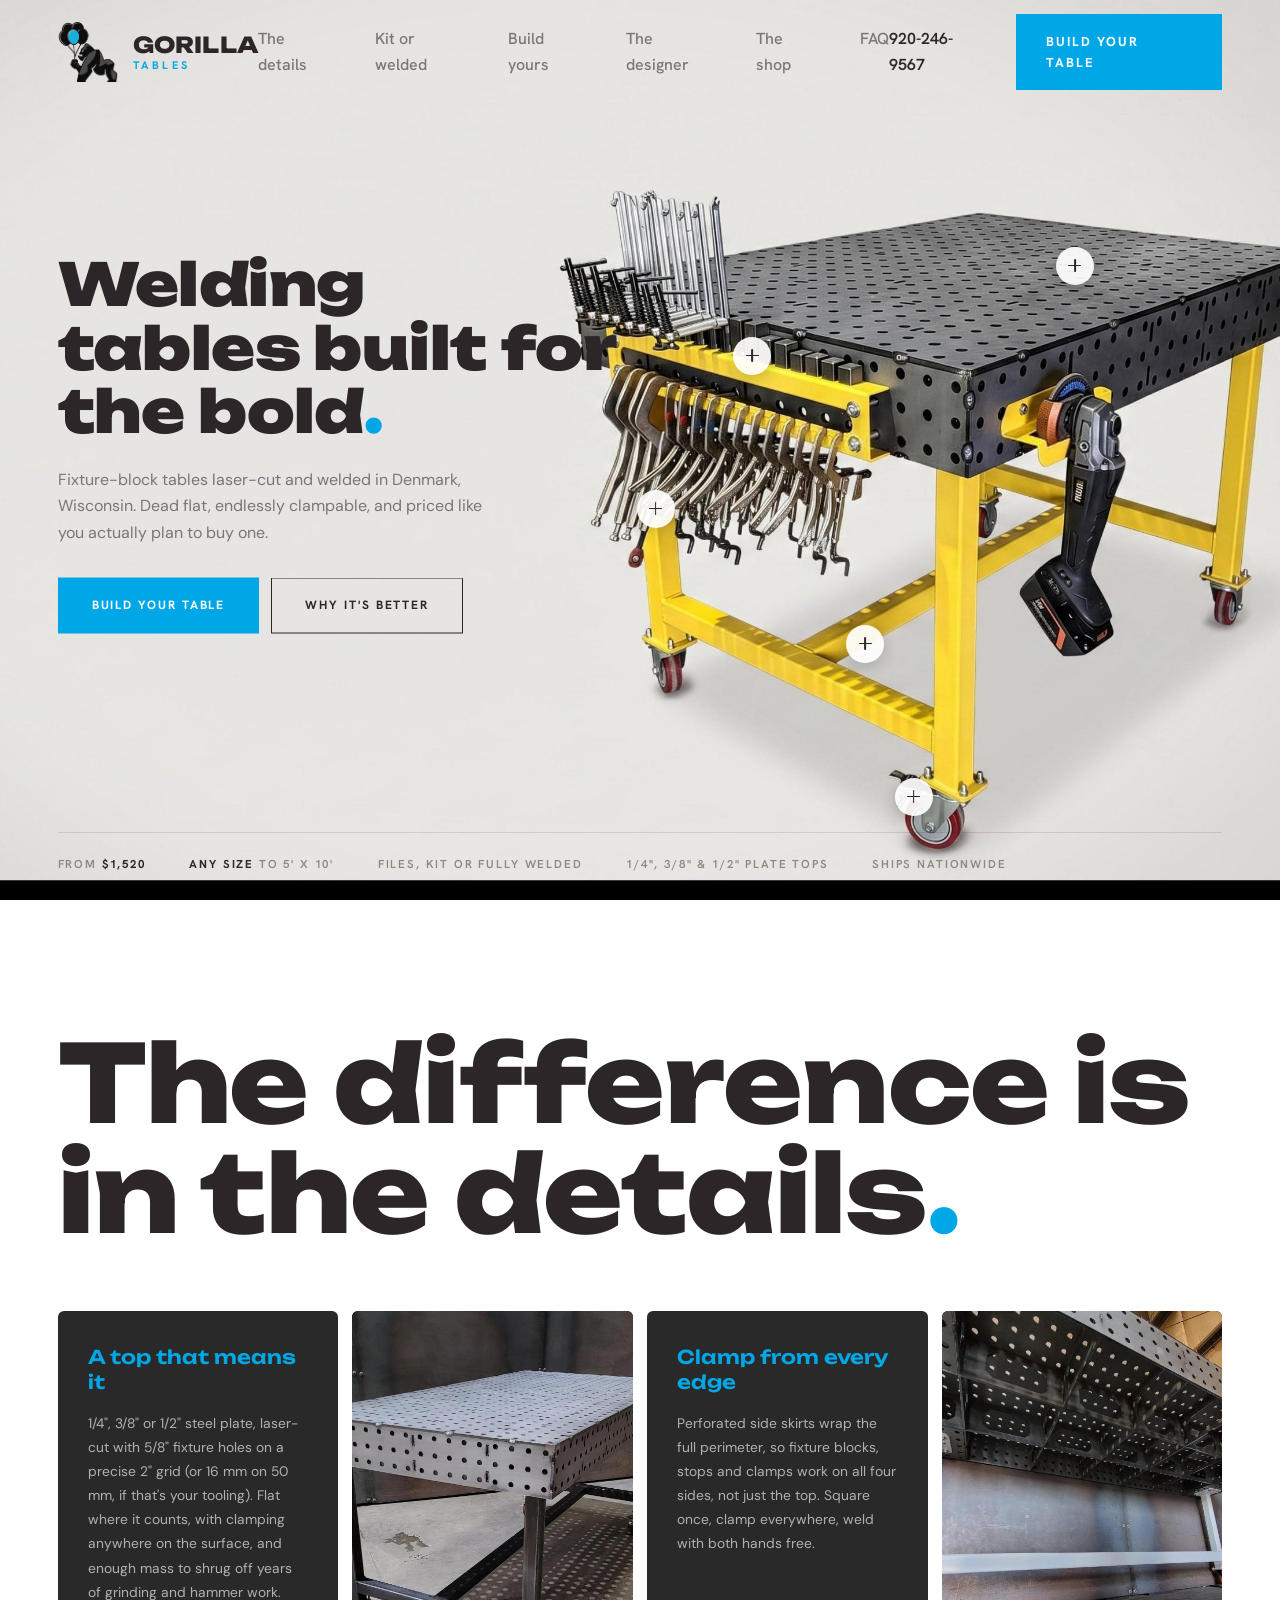
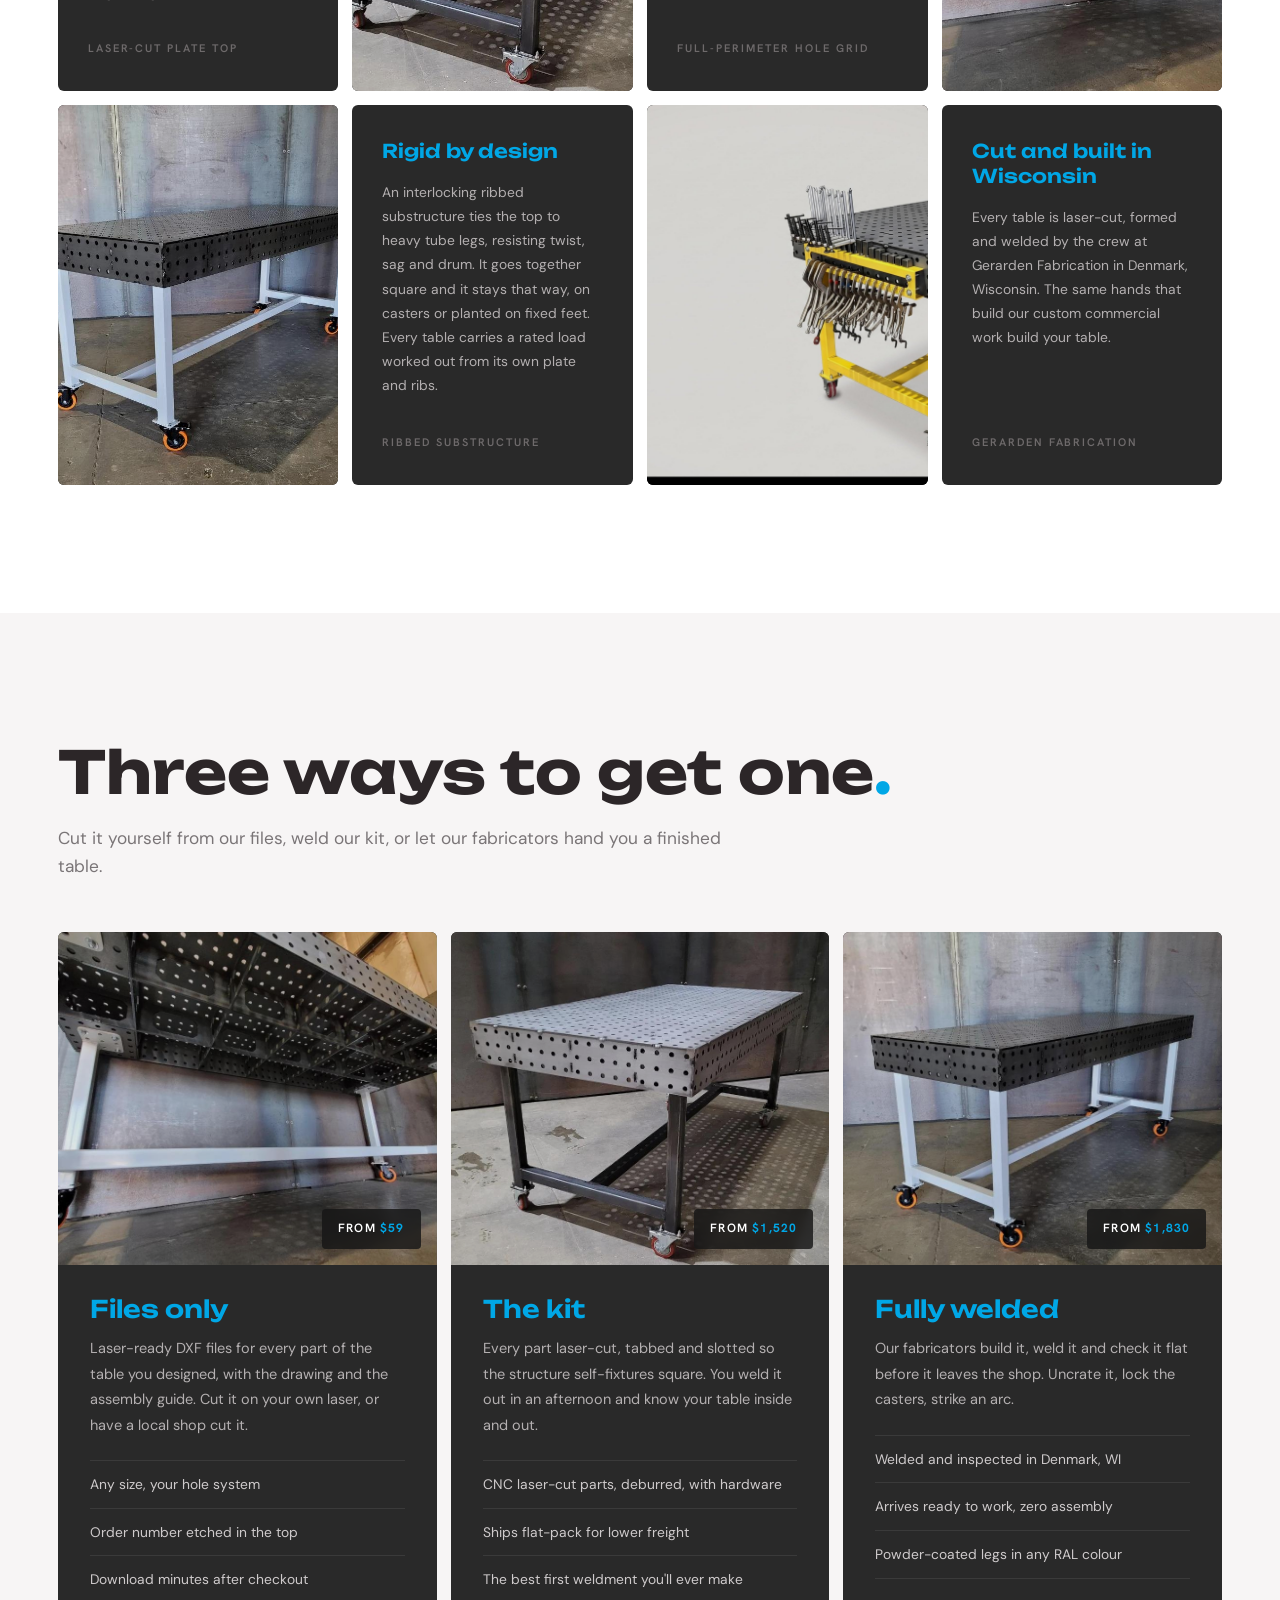
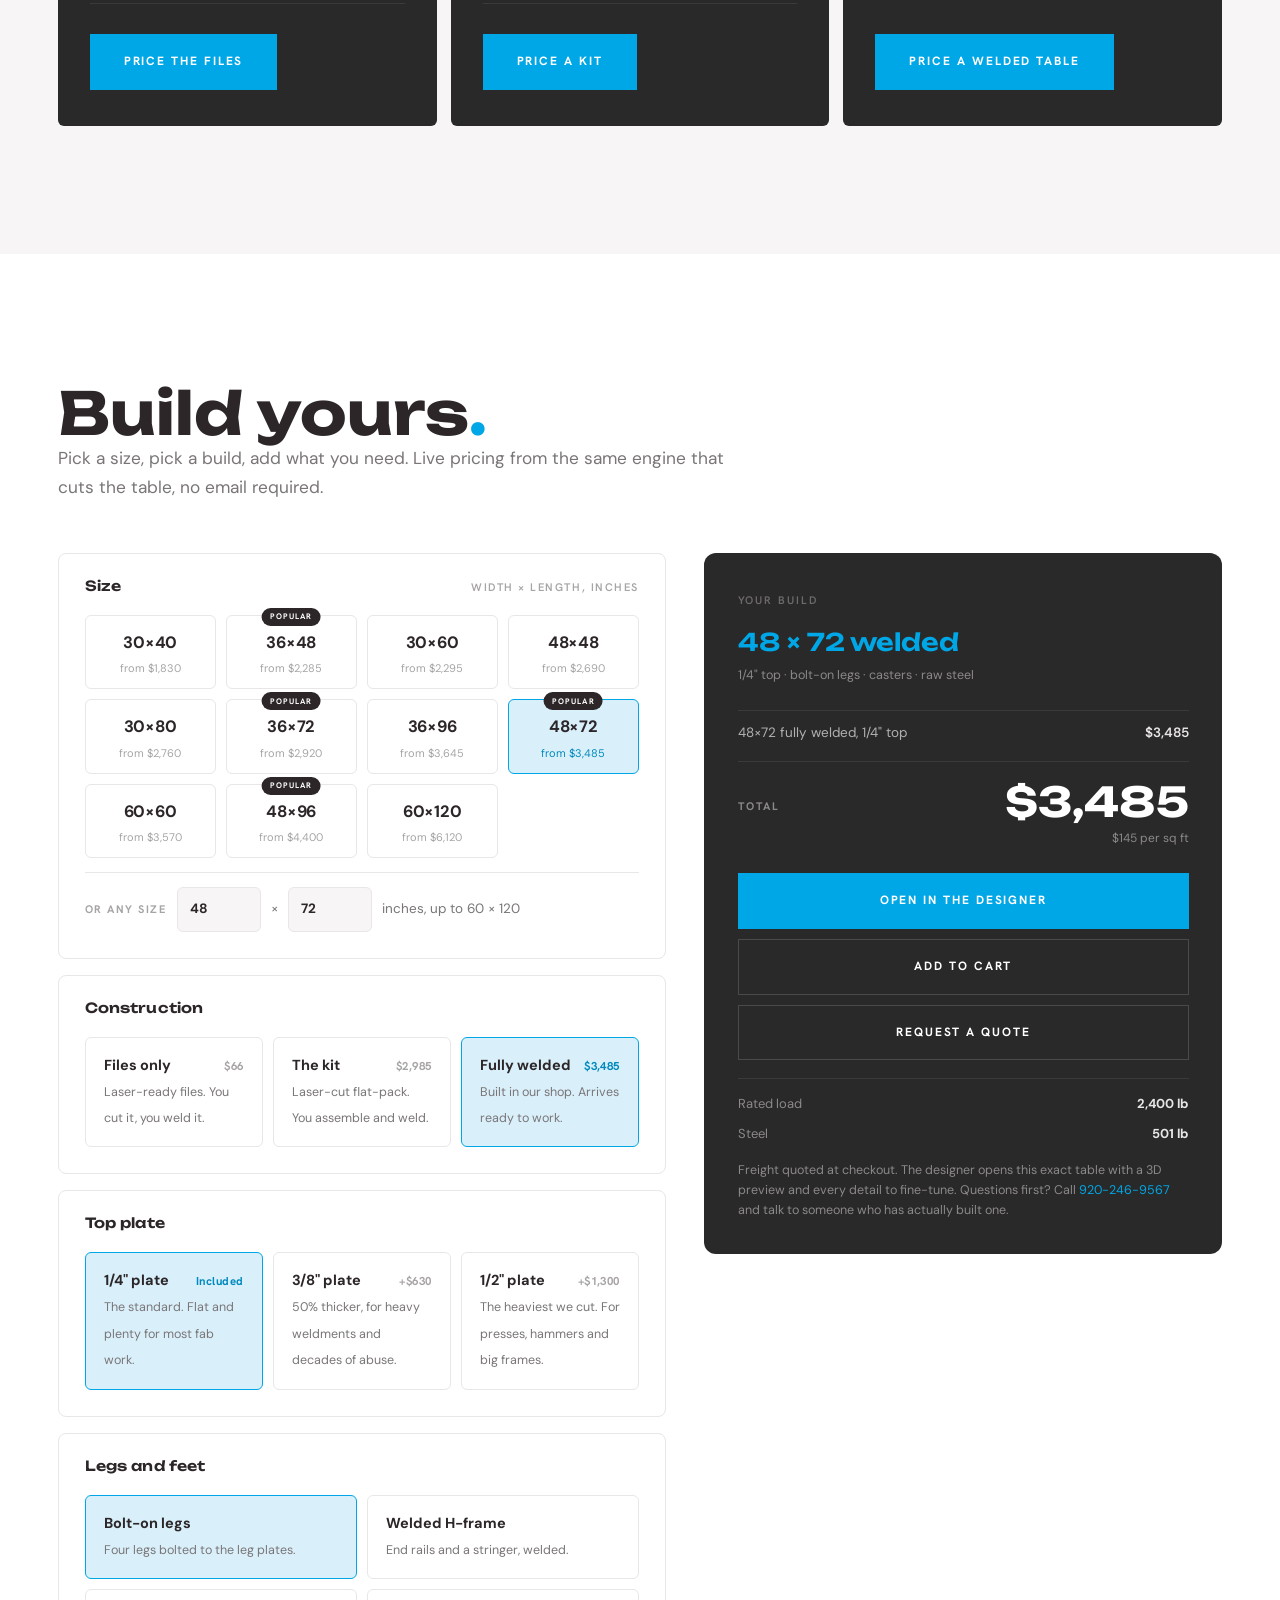
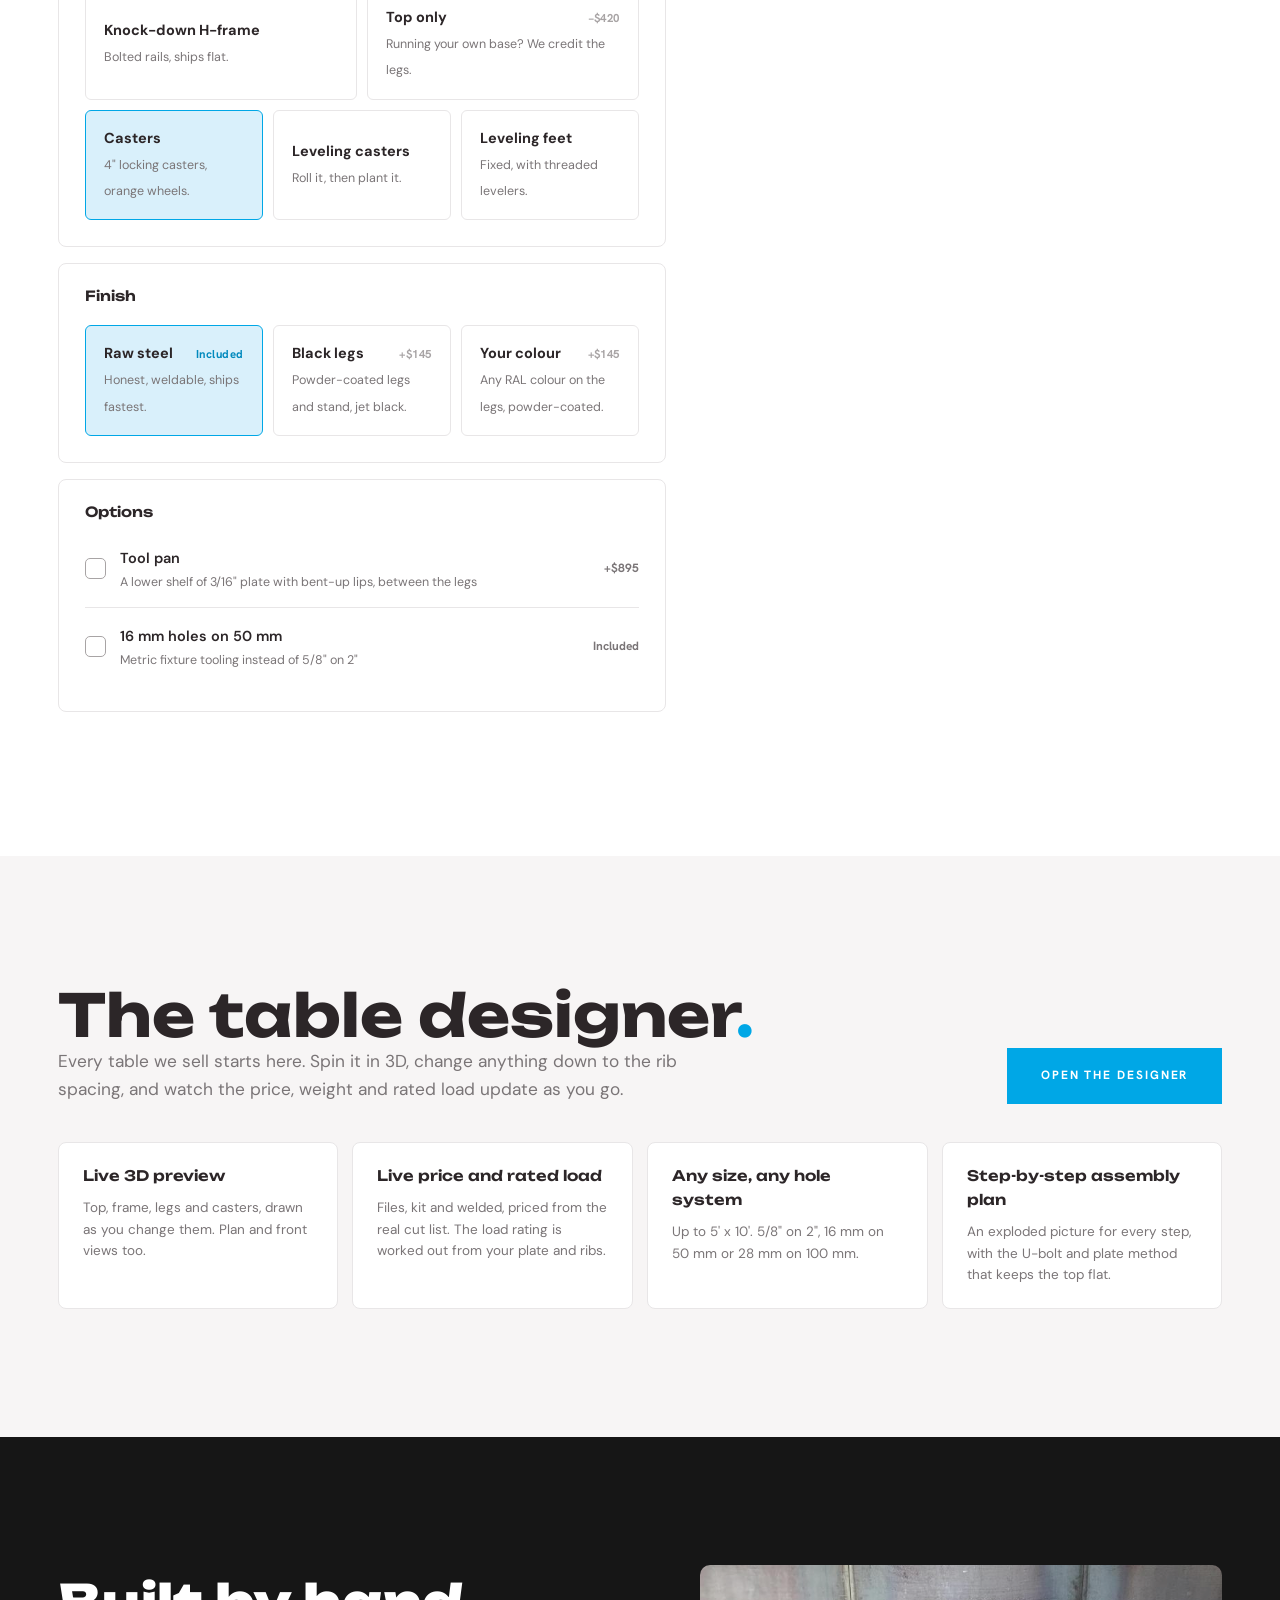
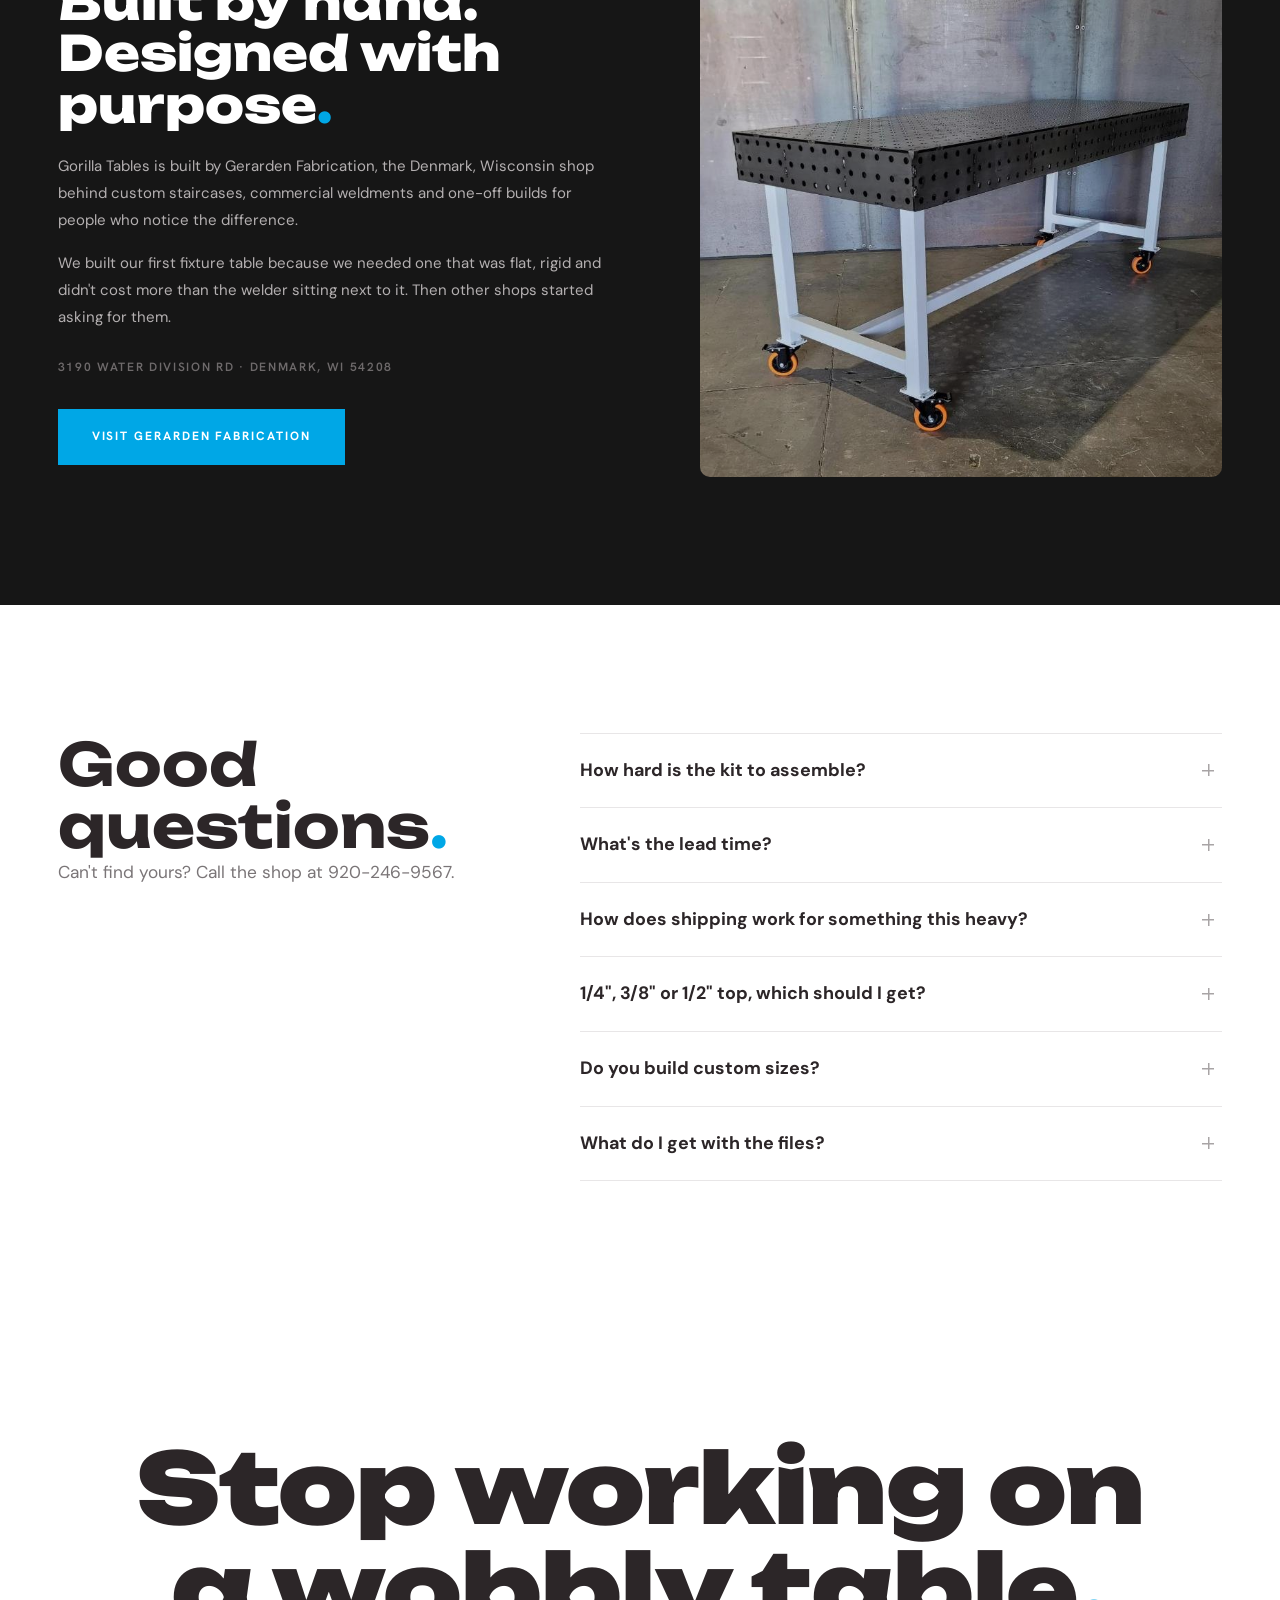
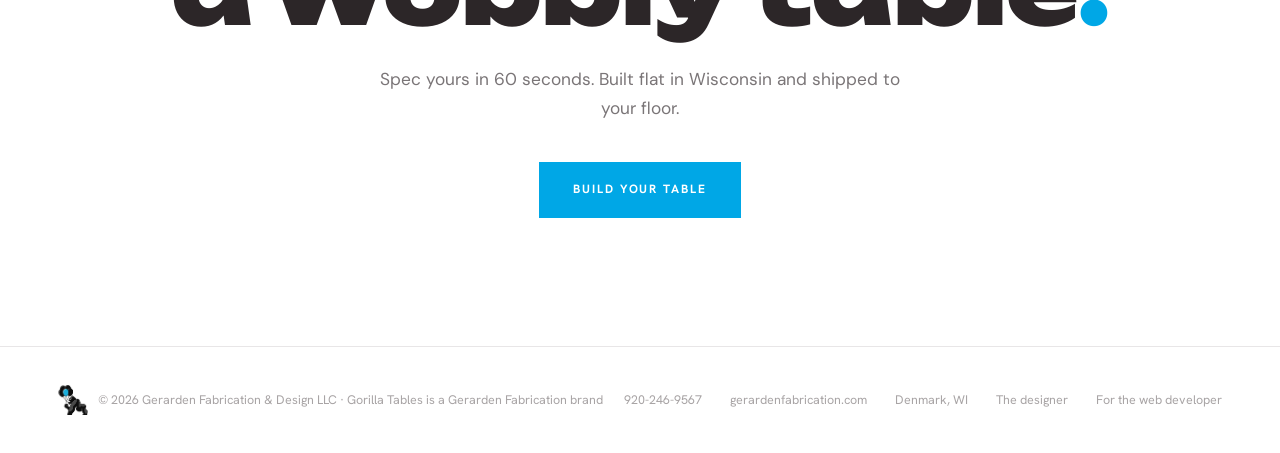
==== index.html @ 5f5c24fb "Gorilla Tables website demo: fabricationtables.com rebranded, live quick quote, the designer, webdev" ====
<!DOCTYPE html>
<html lang="en">
<head>
<meta charset="utf-8">
<meta name="viewport" content="width=device-width, initial-scale=1">
<title>Gorilla Tables — Welding tables built for the bold</title>
<meta name="description" content="Fixture-block welding tables laser-cut and welded in Denmark, Wisconsin. Design yours in 60 seconds: live price, 3D preview, kit or fully welded.">
<link rel="icon" href="assets/img/gorilla.png">
<meta property="og:site_name" content="Gorilla Tables">
<meta property="og:title" content="Gorilla Tables — Welding tables built for the bold">
<meta property="og:description" content="Fixture-block welding tables laser-cut and welded in Wisconsin. Design yours with a live price and 3D preview.">
<meta property="og:image" content="https://safetydav3.github.io/gorilla-tables-site/assets/img/og.jpg">
<link rel="preconnect" href="https://fonts.googleapis.com">
<link rel="preconnect" href="https://fonts.gstatic.com" crossorigin>
<link rel="stylesheet" href="https://fonts.googleapis.com/css2?family=Unbounded:wght@600;700;800;900&family=DM+Sans:wght@400;500;600;700&family=Hanken+Grotesk:wght@500;600;700&display=swap">
<link rel="stylesheet" href="assets/css/site.css">
<link rel="preload" as="image" href="assets/img/hero-table.jpg">
</head>
<body class="gft-home">

<header class="gft gft-hdr gft-hdr-over" id="gft-hdr">
  <a class="gft-hdr-logo" href="./">
    <img src="assets/img/gorilla.png" alt="Gorilla Tables" width="60" height="60">
    <span class="gft-hdr-type"><span class="gft-hdr-l1">GORILLA</span><span class="gft-hdr-l2">Tables</span></span>
  </a>
  <nav class="gft-hdr-nav"><ul>
    <li><a href="#details">The details</a></li>
    <li><a href="#ways">Kit or welded</a></li>
    <li><a href="#configurator">Build yours</a></li>
    <li><a href="design/">The designer</a></li>
    <li><a href="#shop">The shop</a></li>
    <li><a href="#faq">FAQ</a></li>
  </ul></nav>
  <div class="gft-hdr-right">
    <a class="gft-hdr-tel" href="tel:9202469567">920-246-9567</a>
    <a class="gft-btn gft-hdr-cta" href="#configurator">Build your table</a>
    <button class="gft-hdr-burger" id="gft-hdr-burger" aria-label="Menu" aria-expanded="false"><span></span><span></span></button>
  </div>
  <div class="gft-hdr-mobile" id="gft-hdr-mobile">
    <ul>
      <li><a href="#details">The details</a></li>
      <li><a href="#ways">Kit or welded</a></li>
      <li><a href="#configurator">Build yours</a></li>
      <li><a href="design/">The designer</a></li>
      <li><a href="#shop">The shop</a></li>
      <li><a href="#faq">FAQ</a></li>
    </ul>
    <div class="gft-hdr-mobile-foot"><a class="gft-btn" href="#configurator">Build your table</a><a class="gft-hdr-tel" href="tel:9202469567">920-246-9567</a></div>
  </div>
</header>

<main id="gft-home" class="gft-home-main">

  <div class="gft gft-hero" id="gft-stage">
    <img class="gft-hero-photo" id="gft-hero-photo" src="assets/img/hero-table.jpg" width="2788" height="1556" alt="Gorilla Tables fixture-block welding table with clamp rack, grinder holster and locking casters">
    <div class="gft-glow-a"></div><div class="gft-glow-b"></div>
    <div class="gft-hero-content">
      <h1>Welding tables built for the bold<span class="gft-cy">.</span></h1>
      <p class="gft-lede">Fixture-block tables laser-cut and welded in Denmark, Wisconsin. Dead flat, endlessly clampable, and priced like you actually plan to buy one.</p>
      <div class="gft-hero-ctas"><a class="gft-btn" href="#configurator">Build your table</a><a class="gft-btn gft-ghost" href="#details">Why it's better</a></div>
    </div>
    <button class="gft-dot" data-f="0" data-fx=".815" data-fy=".295" aria-label="Feature 1"><span></span></button>
    <button class="gft-dot" data-f="1" data-fx=".615" data-fy=".395" aria-label="Feature 2"><span></span></button>
    <button class="gft-dot" data-f="2" data-fx=".555" data-fy=".565" aria-label="Feature 3"><span></span></button>
    <button class="gft-dot" data-f="3" data-fx=".685" data-fy=".715" aria-label="Feature 4"><span></span></button>
    <button class="gft-dot" data-f="4" data-fx=".715" data-fy=".885" aria-label="Feature 5"><span></span></button>
    <aside class="gft-panel" id="gft-panel">
      <div class="gft-panel-img" id="gft-panel-img"></div>
      <button class="gft-panel-x" id="gft-panel-x" aria-label="Close">✕</button>
      <div class="gft-panel-body"><h3 id="gft-panel-title"></h3><div id="gft-panel-text"></div></div>
      <div class="gft-panel-foot">
        <div class="gft-p-dots" id="gft-p-dots"></div>
        <div class="gft-p-nav"><button class="gft-p-arrow" id="gft-p-prev" aria-label="Previous">←</button><button class="gft-p-arrow gft-next" id="gft-p-next" aria-label="Next">→</button></div>
      </div>
    </aside>
    <div class="gft-hero-meta">
      <span>From <b id="gft-from-price">$1,500</b></span><span><b>Any size</b> to 5' x 10'</span><span>Files, kit or fully welded</span><span>1/4", 3/8" &amp; 1/2" plate tops</span><span>Ships nationwide</span>
    </div>
  </div>

  <section class="gft gft-details" id="details">
    <div class="gft-giant gft-reveal">The difference is in the details<span class="gft-cy">.</span></div>
    <div class="gft-cards">
      <div class="gft-card gft-card-text gft-reveal"><h3>A top that means it</h3><p>1/4", 3/8" or 1/2" steel plate, laser-cut with 5/8" fixture holes on a precise 2" grid (or 16 mm on 50 mm, if that's your tooling). Flat where it counts, with clamping anywhere on the surface, and enough mass to shrug off years of grinding and hammer work.</p><span class="gft-foot">Laser-cut plate top</span></div>
      <div class="gft-card gft-card-photo gft-reveal"><img src="assets/img/table-raw.jpg" loading="lazy" alt="Raw steel fixture table"></div>
      <div class="gft-card gft-card-text gft-reveal"><h3>Clamp from every edge</h3><p>Perforated side skirts wrap the full perimeter, so fixture blocks, stops and clamps work on all four sides, not just the top. Square once, clamp everywhere, weld with both hands free.</p><span class="gft-foot">Full-perimeter hole grid</span></div>
      <div class="gft-card gft-card-photo gft-reveal"><img src="assets/img/table-ribs.jpg" loading="lazy" alt="Ribbed substructure"></div>
      <div class="gft-card gft-card-photo gft-reveal"><img src="assets/img/table-powder.jpg" loading="lazy" alt="Powder coated welding table"></div>
      <div class="gft-card gft-card-text gft-reveal"><h3>Rigid by design</h3><p>An interlocking ribbed substructure ties the top to heavy tube legs, resisting twist, sag and drum. It goes together square and it stays that way, on casters or planted on fixed feet. Every table carries a rated load worked out from its own plate and ribs.</p><span class="gft-foot">Ribbed substructure</span></div>
      <div class="gft-card gft-card-photo gft-reveal"><img src="assets/img/hero-table.jpg" loading="lazy" alt="Loaded fixture table"></div>
      <div class="gft-card gft-card-text gft-reveal"><h3>Cut and built in Wisconsin</h3><p>Every table is laser-cut, formed and welded by the crew at Gerarden Fabrication in Denmark, Wisconsin. The same hands that build our custom commercial work build your table.</p><span class="gft-foot">Gerarden Fabrication</span></div>
    </div>
  </section>

  <section class="gft gft-ways" id="ways">
    <div class="gft-ways-head gft-reveal">
      <h2 class="gft-sec-title">Three ways to get one<span class="gft-cy">.</span></h2>
      <p class="gft-lede">Cut it yourself from our files, weld our kit, or let our fabricators hand you a finished table.</p>
    </div>
    <div class="gft-way-grid gft-three">
      <div class="gft-way gft-reveal">
        <div class="gft-ph"><img src="assets/img/table-ribs.jpg" loading="lazy" alt="Laser files for a fixture table"><span class="gft-price">From <b id="gft-from-files">$59</b></span></div>
        <div class="gft-way-body"><h3>Files only</h3><p>Laser-ready DXF files for every part of the table you designed, with the drawing and the assembly guide. Cut it on your own laser, or have a local shop cut it.</p>
          <ul><li>Any size, your hole system</li><li>Order number etched in the top</li><li>Download minutes after checkout</li></ul>
          <a class="gft-btn gft-on-dark" href="#configurator" data-preset="files">Price the files</a></div>
      </div>
      <div class="gft-way gft-reveal">
        <div class="gft-ph"><img src="assets/img/table-raw.jpg" loading="lazy" alt="Table kit"><span class="gft-price">From <b id="gft-from-parts">$1,500</b></span></div>
        <div class="gft-way-body"><h3>The kit</h3><p>Every part laser-cut, tabbed and slotted so the structure self-fixtures square. You weld it out in an afternoon and know your table inside and out.</p>
          <ul><li>CNC laser-cut parts, deburred, with hardware</li><li>Ships flat-pack for lower freight</li><li>The best first weldment you'll ever make</li></ul>
          <a class="gft-btn gft-on-dark" href="#configurator" data-preset="parts">Price a kit</a></div>
      </div>
      <div class="gft-way gft-reveal">
        <div class="gft-ph"><img src="assets/img/table-powder.jpg" loading="lazy" alt="Fully welded table"><span class="gft-price">From <b id="gft-from-built">$1,800</b></span></div>
        <div class="gft-way-body"><h3>Fully welded</h3><p>Our fabricators build it, weld it and check it flat before it leaves the shop. Uncrate it, lock the casters, strike an arc.</p>
          <ul><li>Welded and inspected in Denmark, WI</li><li>Arrives ready to work, zero assembly</li><li>Powder-coated legs in any RAL colour</li></ul>
          <a class="gft-btn gft-on-dark" href="#configurator" data-preset="built">Price a welded table</a></div>
      </div>
    </div>
  </section>

  <section class="gft gft-config" id="configurator">
    <div class="gft-reveal">
      <h2 class="gft-sec-title">Build yours<span class="gft-cy">.</span></h2>
      <p class="gft-lede gft-config-sub">Pick a size, pick a build, add what you need. Live pricing from the same engine that cuts the table, no email required.</p>
    </div>
    <div class="gft-config-wrap">
      <div class="gft-steps">
        <div class="gft-step">
          <div class="gft-step-head"><h4>Size</h4><span class="gft-hint">Width × length, inches</span></div>
          <div class="gft-step-body">
            <div class="gft-size-grid" id="gft-size-grid"></div>
            <div class="gft-size-custom"><label>Or any size</label><input id="gft-w" type="number" min="12" max="60" step="1" value="48" aria-label="Width"> <span>×</span> <input id="gft-l" type="number" min="12" max="120" step="1" value="72" aria-label="Length"> <span>inches, up to 60 × 120</span></div>
          </div>
        </div>
        <div class="gft-step">
          <div class="gft-step-head"><h4>Construction</h4></div>
          <div class="gft-step-body"><div class="gft-opt-row gft-three">
            <button type="button" class="gft-opt-btn" data-tier="files"><span class="gft-t">Files only <span class="gft-pr" id="gft-pr-files"></span></span><span class="gft-d">Laser-ready files. You cut it, you weld it.</span></button>
            <button type="button" class="gft-opt-btn" data-tier="parts"><span class="gft-t">The kit <span class="gft-pr" id="gft-pr-parts"></span></span><span class="gft-d">Laser-cut flat-pack. You assemble and weld.</span></button>
            <button type="button" class="gft-opt-btn gft-sel" data-tier="built"><span class="gft-t">Fully welded <span class="gft-pr" id="gft-pr-built"></span></span><span class="gft-d">Built in our shop. Arrives ready to work.</span></button>
          </div></div>
        </div>
        <div class="gft-step">
          <div class="gft-step-head"><h4>Top plate</h4></div>
          <div class="gft-step-body"><div class="gft-opt-row gft-three">
            <button type="button" class="gft-opt-btn gft-sel" data-top="0.25"><span class="gft-t">1/4" plate <span class="gft-pr">Included</span></span><span class="gft-d">The standard. Flat and plenty for most fab work.</span></button>
            <button type="button" class="gft-opt-btn" data-top="0.375"><span class="gft-t">3/8" plate <span class="gft-pr" id="gft-pr-t38"></span></span><span class="gft-d">50% thicker, for heavy weldments and decades of abuse.</span></button>
            <button type="button" class="gft-opt-btn" data-top="0.5"><span class="gft-t">1/2" plate <span class="gft-pr" id="gft-pr-t50"></span></span><span class="gft-d">The heaviest we cut. For presses, hammers and big frames.</span></button>
          </div></div>
        </div>
        <div class="gft-step">
          <div class="gft-step-head"><h4>Legs and feet</h4></div>
          <div class="gft-step-body">
            <div class="gft-opt-row" style="margin-bottom:10px">
              <button type="button" class="gft-opt-btn gft-sel" data-legs="bolt"><span class="gft-t">Bolt-on legs</span><span class="gft-d">Four legs bolted to the leg plates.</span></button>
              <button type="button" class="gft-opt-btn" data-legs="hframe"><span class="gft-t">Welded H-frame</span><span class="gft-d">End rails and a stringer, welded.</span></button>
              <button type="button" class="gft-opt-btn" data-legs="kd"><span class="gft-t">Knock-down H-frame</span><span class="gft-d">Bolted rails, ships flat.</span></button>
              <button type="button" class="gft-opt-btn" data-legs="none"><span class="gft-t">Top only <span class="gft-pr" id="gft-pr-nolegs"></span></span><span class="gft-d">Running your own base? We credit the legs.</span></button>
            </div>
            <div class="gft-opt-row gft-three" id="gft-feet-row">
              <button type="button" class="gft-opt-btn gft-sel" data-feet="caster"><span class="gft-t">Casters</span><span class="gft-d">4" locking casters, orange wheels.</span></button>
              <button type="button" class="gft-opt-btn" data-feet="levcaster"><span class="gft-t">Leveling casters</span><span class="gft-d">Roll it, then plant it.</span></button>
              <button type="button" class="gft-opt-btn" data-feet="leveler"><span class="gft-t">Leveling feet</span><span class="gft-d">Fixed, with threaded levelers.</span></button>
            </div>
          </div>
        </div>
        <div class="gft-step">
          <div class="gft-step-head"><h4>Finish</h4></div>
          <div class="gft-step-body"><div class="gft-opt-row gft-three">
            <button type="button" class="gft-opt-btn gft-sel" data-finish="raw"><span class="gft-t">Raw steel <span class="gft-pr">Included</span></span><span class="gft-d">Honest, weldable, ships fastest.</span></button>
            <button type="button" class="gft-opt-btn" data-finish="black"><span class="gft-t">Black legs <span class="gft-pr" id="gft-pr-black"></span></span><span class="gft-d">Powder-coated legs and stand, jet black.</span></button>
            <button type="button" class="gft-opt-btn" data-finish="custom"><span class="gft-t">Your colour <span class="gft-pr" id="gft-pr-custom"></span></span><span class="gft-d">Any RAL colour on the legs, powder-coated.</span></button>
          </div></div>
        </div>
        <div class="gft-step">
          <div class="gft-step-head"><h4>Options</h4></div>
          <div class="gft-step-body">
            <label class="gft-addon"><input type="checkbox" id="gft-opt-pan"><span class="gft-box"></span><span><span class="gft-lbl">Tool pan</span><span class="gft-sub">A lower shelf of 3/16" plate with bent-up lips, between the legs</span></span><span class="gft-price" id="gft-pr-pan"></span></label>
            <label class="gft-addon"><input type="checkbox" id="gft-opt-metric"><span class="gft-box"></span><span><span class="gft-lbl">16 mm holes on 50 mm</span><span class="gft-sub">Metric fixture tooling instead of 5/8" on 2"</span></span><span class="gft-price">Included</span></label>
          </div>
        </div>
      </div>
      <aside class="gft-summary">
        <span class="gft-u-label">Your build</span>
        <div class="gft-sum-title" id="gft-sum-title">48 × 72 welded</div>
        <div class="gft-sum-sub" id="gft-sum-sub"></div>
        <div class="gft-sum-lines" id="gft-sum-lines"></div>
        <div class="gft-sum-total"><span class="gft-lbl">Total</span><span class="gft-amt" id="gft-sum-total">—</span></div>
        <div class="gft-sum-persq" id="gft-sum-persq"></div>
        <div class="gft-sum-ctas">
          <a class="gft-btn gft-on-dark" id="gft-btn-design" href="design/">Open in the designer</a>
          <button type="button" class="gft-btn gft-ghost-dark" id="gft-btn-cart">Add to cart</button>
          <button type="button" class="gft-btn gft-ghost-dark" id="gft-btn-quote">Request a quote</button>
        </div>
        <div class="gft-sum-rated"><span>Rated load</span><b id="gft-sum-rated">—</b></div>
        <div class="gft-sum-rated" style="margin-top:0;padding-top:8px;border:0"><span>Steel</span><b id="gft-sum-weight">—</b></div>
        <p class="gft-sum-note">Freight quoted at checkout. The designer opens this exact table with a 3D preview and every detail to fine-tune. Questions first? Call <a href="tel:9202469567">920-246-9567</a> and talk to someone who has actually built one.</p>
      </aside>
    </div>
  </section>

  <section class="gft gft-designer" id="designer">
    <div class="gft-designer-head gft-reveal">
      <div>
        <h2 class="gft-sec-title">The table designer<span class="gft-cy">.</span></h2>
        <p class="gft-lede">Every table we sell starts here. Spin it in 3D, change anything down to the rib spacing, and watch the price, weight and rated load update as you go.</p>
      </div>
      <a class="gft-btn" href="design/">Open the designer</a>
    </div>
    <div class="gft-designer-feats gft-reveal">
      <div><b>Live 3D preview</b><p>Top, frame, legs and casters, drawn as you change them. Plan and front views too.</p></div>
      <div><b>Live price and rated load</b><p>Files, kit and welded, priced from the real cut list. The load rating is worked out from your plate and ribs.</p></div>
      <div><b>Any size, any hole system</b><p>Up to 5' x 10'. 5/8" on 2", 16 mm on 50 mm or 28 mm on 100 mm.</p></div>
      <div><b>Step-by-step assembly plan</b><p>An exploded picture for every step, with the U-bolt and plate method that keeps the top flat.</p></div>
    </div>
  </section>

  <section class="gft gft-story" id="shop">
    <div class="gft-story-grid">
      <div class="gft-reveal">
        <h2>Built by hand. Designed with purpose<span class="gft-cy">.</span></h2>
        <p>Gorilla Tables is built by Gerarden Fabrication, the Denmark, Wisconsin shop behind custom staircases, commercial weldments and one-off builds for people who notice the difference.</p>
        <p>We built our first fixture table because we needed one that was flat, rigid and didn't cost more than the welder sitting next to it. Then other shops started asking for them.</p>
        <p class="gft-addr">3190 Water Division Rd · Denmark, WI 54208</p>
        <a class="gft-btn gft-on-dark" href="https://gerardenfabrication.com">Visit Gerarden Fabrication</a>
      </div>
      <div class="gft-story-img gft-reveal"><img src="assets/img/table-powder.jpg" loading="lazy" alt="A powder-coated Gorilla table in the Gerarden Fabrication shop"></div>
    </div>
  </section>

  <section class="gft gft-faq" id="faq">
    <div class="gft-faq-wrap">
      <div class="gft-reveal"><h2 class="gft-sec-title">Good questions<span class="gft-cy">.</span></h2><p class="gft-lede">Can't find yours? Call the shop at 920-246-9567.</p></div>
      <div class="gft-reveal">
        <div class="gft-faq-item"><button type="button" class="gft-faq-q">How hard is the kit to assemble?</button><div class="gft-faq-a"><p>If you can run a bead, you can build it. Parts are laser-cut with interlocking tabs and slots that self-fixture the structure square, and every table ships with a step-by-step assembly guide with a picture for each step. Most customers have a table standing in an afternoon, and you'll trust a table you welded yourself.</p></div></div>
        <div class="gft-faq-item"><button type="button" class="gft-faq-q">What's the lead time?</button><div class="gft-faq-a"><p>Files download minutes after checkout. Kits typically cut and ship within 5 to 7 business days. Welded tables run 2 to 3 weeks depending on finish and queue. Powder-coated builds add a few days. You get a tracking number the day it leaves Denmark.</p></div></div>
        <div class="gft-faq-item"><button type="button" class="gft-faq-q">How does shipping work for something this heavy?</button><div class="gft-faq-a"><p>Tables ship LTL freight on a skid, nationwide. If you don't have a forklift or dock, add liftgate delivery at checkout and the driver brings it down to the ground for you.</p></div></div>
        <div class="gft-faq-item"><button type="button" class="gft-faq-q">1/4", 3/8" or 1/2" top, which should I get?</button><div class="gft-faq-a"><p>1/4" is flat, rigid and right for most fab and hobby work. Go 3/8" if you regularly hammer, press or build heavy weldments on your table, or you just want the extra mass in reserve. 1/2" is for the biggest frames and the hardest use. The designer shows the rated load for each.</p></div></div>
        <div class="gft-faq-item"><button type="button" class="gft-faq-q">Do you build custom sizes?</button><div class="gft-faq-a"><p>Yes, that's the whole point. Type any size up to 60" x 120" into the designer and it prices it on the spot, with the same ribs, tabs and hole grid as the standard sizes. Need something bigger? Request a quote and we'll build it in sections that bolt together.</p></div></div>
        <div class="gft-faq-item"><button type="button" class="gft-faq-q">What do I get with the files?</button><div class="gft-faq-a"><p>A laser-ready DXF for every part, sorted by plate thickness, plus the customer drawing and the assembly guide. They're for cutting your own table; reselling the files or parts cut from them isn't allowed.</p></div></div>
      </div>
    </div>
  </section>

  <section class="gft gft-final">
    <div class="gft-ghost2 gft-reveal">Stop working on<br>a wobbly table<span class="gft-cy">.</span></div>
    <p class="gft-lede gft-reveal">Spec yours in 60 seconds. Built flat in Wisconsin and shipped to your floor.</p>
    <a class="gft-btn gft-reveal" href="#configurator">Build your table</a>
  </section>
</main>

<footer class="gft gft-footer">
  <div class="gft-footer-logo"><img src="assets/img/gorilla.png" alt="" width="30" height="30"><span>© 2026 Gerarden Fabrication &amp; Design LLC · Gorilla Tables is a Gerarden Fabrication brand</span></div>
  <div class="gft-footer-cols"><a href="tel:9202469567">920-246-9567</a><a href="https://gerardenfabrication.com">gerardenfabrication.com</a><span>Denmark, WI</span><a href="design/">The designer</a><a href="webdev/">For the web developer</a></div>
</footer>

<script src="assets/js/engine.js" defer></script>
<script src="assets/js/site.js" defer></script>
</body>
</html>
---- assets/css/site.css ----
/* Gorilla Tables — section styles (namespaced .gft)
   Carried over from fabricationtables.com's salient-child/assets/css/gft.css (v1.1.5) with the
   brand wordmark changed. Same tokens, same layout. */

/* =====================================================
   GORILLA TABLES
   Brand system: Unbounded / DM Sans / cyan on ink
   ===================================================== */
.gft{
  --white:#FFFFFF;
  --paper:#F7F5F5;
  --stage:#E9E6E2;
  --ink:#2C2628;
  --gray:#7A7577;
  --gray-2:#A8A4A5;
  --cyan:#00A7E6;
  --cyan-ink:#0089BD;
  --cyan-ghost:#D9F0FB;
  --charcoal:#292929;
  --coal:#161616;
  --line:#E8E6E7;
  --line-dark:#3A3A3A;
  --display:'Unbounded',sans-serif;
  --body:'DM Sans',sans-serif;
  --ui:'Hanken Grotesk',sans-serif;
  --pad:clamp(20px,4.5vw,72px);
}
.gft,.gft *,.gft *::before,.gft *::after{box-sizing:border-box}
:where(.gft) :is(p,ul,h1,h2,h3,h4){margin:0;padding:0}
:where(.gft) ul{list-style:none;margin:0;padding:0}
:where(.gft) li{list-style:none;margin:0;padding:0}
:where(.gft) button{font:inherit;border-radius:0;text-shadow:none;box-shadow:none;letter-spacing:normal;text-transform:none}
.gft{width:100vw;margin-left:calc(50% - 50vw);margin-right:calc(50% - 50vw)}

.gft{font-family:var(--body);background:var(--white);color:var(--gray);font-size:16px;line-height:1.65;-webkit-font-smoothing:antialiased}
:where(.gft) img{max-width:100%;display:block;margin:0}
:where(.gft) a{color:inherit;text-decoration:none;box-shadow:none}
.gft h1,.gft h2,.gft h3{font-family:var(--display)!important;color:var(--ink);font-weight:700;line-height:1.06;letter-spacing:0;text-transform:none;margin:0}
.gft h4{font-family:var(--display)!important;margin:0;text-transform:none}
.gft ::selection{background:var(--cyan);color:#fff}

.gft-u-label{font-family:var(--ui);font-size:11px;font-weight:600;letter-spacing:.18em;text-transform:uppercase;color:var(--gray-2)}
.gft-lede{font-size:clamp(16px,1.35vw,18.5px);color:var(--gray);max-width:56ch}

/* buttons: flat parent-style */
.gft-btn{
  font-family:var(--ui);font-size:12px;font-weight:700;letter-spacing:.16em;text-transform:uppercase;
  display:inline-flex;align-items:center;justify-content:center;gap:10px;
  padding:18px 34px;background:var(--cyan);color:#fff;border:none;cursor:pointer;
  transition:background .25s,color .25s,transform .25s;
}
.gft-btn:hover{background:var(--ink);transform:translateY(-1px)}
.gft-btn.gft-ghost{background:transparent;color:var(--ink);box-shadow:inset 0 0 0 1px var(--ink)}
.gft-btn.gft-ghost:hover{background:var(--ink);color:#fff}
.gft-btn.gft-on-dark{background:var(--cyan);color:#fff}
.gft-btn.gft-on-dark:hover{background:#fff;color:var(--ink)}
.gft-btn.gft-ghost-dark{background:transparent;color:#fff;box-shadow:inset 0 0 0 1px #4a4a4a}
.gft-btn.gft-ghost-dark:hover{background:#fff;color:var(--ink);box-shadow:inset 0 0 0 1px #fff}

/* ---------- hero: full-screen ---------- */
.gft-hero{
  position:relative;
  height:100vh;min-height:700px;
  overflow:hidden;
  background:#E9E7E4;
}
img.gft-hero-photo{
  position:absolute;inset:0;width:100%;height:100%;
  object-fit:cover;object-position:72% 62%;
  user-select:none;pointer-events:none;
}
.gft-glow-a,.gft-glow-b{position:absolute;inset:0;pointer-events:none;opacity:0;transition:opacity .6s;z-index:3}
.gft-glow-a{
  background:radial-gradient(640px 640px at var(--gx,60%) var(--gy,50%), rgba(255,255,255,.9), rgba(255,255,255,0) 65%);
  mix-blend-mode:soft-light;
}
.gft-glow-b{
  background:radial-gradient(380px 380px at var(--gx,60%) var(--gy,50%), rgba(255,255,255,.35), rgba(255,255,255,0) 60%);
  mix-blend-mode:screen;
}
.gft-hero.gft-lit .gft-glow-a,.gft-hero.gft-lit .gft-glow-b{opacity:1}

.gft-hero-content{
  position:absolute;z-index:5;
  left:var(--pad);top:50%;transform:translateY(-52%);
  max-width:min(560px,46vw);
}
.gft-hero-content h1{
  font-weight:900;font-size:clamp(34px,4.6vw,72px);letter-spacing:-.01em;line-height:1.08;
  margin-bottom:24px;
}
.gft-hero-content h1 .gft-cy{color:var(--cyan)}
.gft-hero-content .gft-lede{margin-bottom:32px;font-size:clamp(15px,1.25vw,17.5px);max-width:40ch}
.gft-hero-ctas{display:flex;flex-wrap:wrap;gap:12px}

.gft-hero-meta{
  position:absolute;z-index:5;left:var(--pad);right:var(--pad);bottom:0;
  display:flex;flex-wrap:wrap;gap:clamp(18px,3.4vw,48px);
  padding:22px 0 26px;border-top:1px solid rgba(44,38,40,.12);
}
.gft-hero-meta span{font-family:var(--ui);font-size:11.5px;font-weight:600;letter-spacing:.16em;text-transform:uppercase;color:#8d8781}
.gft-hero-meta b{color:var(--ink);font-weight:700}
.gft-hero-hint{
  position:absolute;z-index:5;right:var(--pad);top:112px;
  font-family:var(--ui);font-size:11px;font-weight:600;letter-spacing:.18em;text-transform:uppercase;color:#9d968f;
  display:flex;align-items:center;gap:10px;
}
.gft-hero-hint::before{content:"";width:26px;height:1px;background:#b5aea7}
@media(max-width:900px){
  .gft-hero{height:auto;min-height:0;display:flex;flex-direction:column;padding:112px 0 0}
  .gft-hero-content{position:relative;left:auto;top:auto;transform:none;max-width:100%;padding:0 var(--pad) 30px;order:1}
  .gft-hero-content h1{font-size:clamp(34px,9.6vw,48px);margin-bottom:18px}
  .gft-hero-content .gft-lede{font-size:15.5px;margin-bottom:24px}
  .gft-hero-ctas .gft-btn{padding:16px 22px;font-size:11.5px}
  img.gft-hero-photo{position:relative;inset:auto;order:2;width:100%;height:74vw;min-height:250px;max-height:520px;object-fit:cover;object-position:80% 62%}
  .gft-hero-meta{position:relative;left:auto;right:auto;bottom:auto;order:3;width:100%;padding:16px var(--pad) 22px;gap:12px 22px;flex-wrap:wrap;border-top:1px solid rgba(44,38,40,.12);margin:0}
  .gft-hero-meta span{font-size:10.5px}
  .gft-glow-a,.gft-glow-b{display:none}
  .gft-hero-hint{display:none}
}

/* hotspot dots (JS positioned over the photo) */
.gft-dot{
  position:absolute;transform:translate(-50%,-50%);
  width:38px;height:38px;border-radius:50%;
  background:rgba(255,255,255,.92);
  border:none;cursor:pointer;z-index:20;
  display:grid;place-items:center;
  box-shadow:0 4px 16px rgba(30,25,20,.18);
  transition:transform .25s cubic-bezier(.34,1.4,.64,1),background .25s;
}
.gft-dot span{position:relative;width:13px;height:13px;transition:transform .35s cubic-bezier(.22,1,.36,1)}
.gft-dot span::before,.gft-dot span::after{content:"";position:absolute;background:var(--ink);border-radius:2px}
.gft-dot span::before{left:50%;top:0;width:1.8px;height:100%;transform:translateX(-50%)}
.gft-dot span::after{top:50%;left:0;height:1.8px;width:100%;transform:translateY(-50%)}
.gft-dot:hover{transform:translate(-50%,-50%) scale(1.1)}
.gft-dot.gft-active{background:var(--cyan)}
.gft-dot.gft-active span{transform:rotate(45deg)}
.gft-dot.gft-active span::before,.gft-dot.gft-active span::after{background:#fff}

/* feature panel: right card */
.gft-panel{
  position:absolute;top:122px;right:20px;bottom:20px;
  width:min(430px, calc(100% - 40px));
  background:#FBFAF9;border-radius:24px;
  box-shadow:0 30px 80px rgba(30,25,20,.25);
  z-index:40;display:flex;flex-direction:column;
  opacity:0;pointer-events:none;transform:translateX(28px);
  transition:opacity .4s cubic-bezier(.22,1,.36,1),transform .4s cubic-bezier(.22,1,.36,1);
}
.gft-panel.gft-show{opacity:1;pointer-events:auto;transform:none}
.gft-panel-img{
  margin:14px 14px 0;height:min(240px,28vh);border-radius:16px;flex:0 0 auto;
  background-image:url('../img/hero-table.jpg');
  background-size:300%;background-position:50% 30%;
  transition:background-position .6s cubic-bezier(.22,1,.36,1);
}
.gft-panel-x{
  position:absolute;top:26px;right:26px;width:38px;height:38px;border-radius:50%;
  background:rgba(255,255,255,.94);border:none;cursor:pointer;display:grid;place-items:center;
  box-shadow:0 2px 10px rgba(0,0,0,.14);font-size:15px;color:var(--ink);
  transition:transform .2s;
}
.gft-panel-x:hover{transform:scale(1.08)}
.gft-panel-body{padding:26px 30px 0;overflow:auto;flex:1}
.gft-panel-body h3{font-size:clamp(19px,1.7vw,24px);font-weight:600;line-height:1.25;margin-bottom:14px;letter-spacing:-.01em}
.gft-panel-body p{font-size:14.5px;line-height:1.7;color:var(--gray);margin-bottom:14px}
.gft-panel-foot{
  flex:0 0 auto;display:flex;align-items:center;justify-content:space-between;
  padding:18px 24px 24px;
}
.gft-p-dots{display:flex;gap:7px}
.gft-p-dots i{width:6px;height:6px;border-radius:50%;background:#D8D4D0;transition:background .3s}
.gft-p-dots i.gft-on{background:var(--ink)}
.gft-p-nav{display:flex;gap:10px}
.gft-p-arrow{
  width:44px;height:44px;border-radius:50%;border:none;cursor:pointer;
  display:grid;place-items:center;font-size:17px;
  background:#EFECE9;color:var(--ink);transition:background .25s,color .25s;
}
.gft-p-arrow:hover{background:var(--ink);color:#fff}
.gft-p-arrow.gft-next{background:var(--ink);color:#fff}
.gft-p-arrow.gft-next:hover{background:var(--cyan)}

/* ---------- sections ---------- */
section.gft{padding:clamp(80px,10vw,150px) var(--pad)}
.gft-sec-title{font-weight:800;font-size:clamp(32px,4.6vw,64px);letter-spacing:-.01em;margin-bottom:18px}
.gft-sec-title .gft-cy{color:var(--cyan)}
.gft-reveal{opacity:0;transform:translateY(30px);transition:opacity .8s cubic-bezier(.22,1,.36,1),transform .8s cubic-bezier(.22,1,.36,1)}
.gft-reveal.gft-in{opacity:1;transform:none}

/* details: ghost giant + dark cards */
.gft-details{padding-top:clamp(60px,7vw,110px)}
.gft-giant{
  font-family:var(--display);font-weight:800;
  font-size:clamp(44px,8.4vw,130px);line-height:1.02;letter-spacing:-.01em;
  color:var(--ink);user-select:none;margin-bottom:clamp(40px,5vw,70px);
}
.gft-giant .gft-cy{color:var(--cyan)}
.gft-cards{display:grid;grid-template-columns:repeat(4,1fr);gap:14px}
.gft-card{border-radius:6px;overflow:hidden;min-height:380px;position:relative}
.gft-card-text{background:var(--charcoal);padding:34px 30px;display:flex;flex-direction:column}
.gft-card-text h3{font-family:var(--display);font-weight:600;font-size:19px;line-height:1.3;color:var(--cyan);margin-bottom:16px;letter-spacing:0}
.gft-card-text p{font-size:13.8px;line-height:1.75;color:#B4B0B1}
.gft-card-text .gft-foot{margin-top:auto;padding-top:20px;font-family:var(--ui);font-size:11px;font-weight:600;letter-spacing:.18em;text-transform:uppercase;color:#6E6A6B}
.gft-card-photo{background:var(--coal)}
.gft-card-photo img{width:100%;height:100%;object-fit:cover;position:absolute;inset:0;filter:brightness(.92)}
@media(max-width:1100px){.gft-cards{grid-template-columns:1fr 1fr}}
@media(max-width:620px){.gft-cards{grid-template-columns:1fr}.gft-card{min-height:300px}}

/* ---------- two ways ---------- */
.gft-ways{background:var(--paper)}
.gft-ways-head{display:flex;flex-wrap:wrap;align-items:flex-end;justify-content:space-between;gap:20px;margin-bottom:clamp(36px,4vw,56px)}
.gft-way-grid{display:grid;grid-template-columns:1fr 1fr;gap:14px}
.gft-way{background:var(--charcoal);border-radius:6px;overflow:hidden;display:flex;flex-direction:column;transition:transform .4s cubic-bezier(.22,1,.36,1)}
.gft-way:hover{transform:translateY(-5px)}
.gft-way .gft-ph{height:clamp(220px,26vw,340px);overflow:hidden;position:relative}
.gft-way .gft-ph img{width:100%;height:100%;object-fit:cover;filter:brightness(.9);transition:transform .8s cubic-bezier(.22,1,.36,1)}
.gft-way:hover .gft-ph img{transform:scale(1.05)}
.gft-way .gft-ph .gft-price{
  position:absolute;right:16px;bottom:16px;background:rgba(22,22,22,.82);backdrop-filter:blur(6px);
  color:#fff;font-family:var(--ui);font-size:12px;font-weight:600;letter-spacing:.1em;text-transform:uppercase;
  padding:10px 16px;border-radius:4px;
}
.gft-way .gft-ph .gft-price b{color:var(--cyan)}
.gft-way-body{padding:32px 32px 36px;display:flex;flex-direction:column;flex:1}
.gft-way-body h3{font-family:var(--display);font-weight:600;font-size:clamp(20px,1.9vw,26px);color:var(--cyan);margin-bottom:14px}
.gft-way-body>p{font-size:14.5px;color:#B4B0B1;line-height:1.75;margin-bottom:22px;max-width:52ch}
.gft-way-body ul{list-style:none;margin-bottom:30px}
.gft-way-body li{font-size:13.8px;color:#CFCBCC;padding:12px 0;border-top:1px solid var(--line-dark)}
.gft-way-body li:last-child{border-bottom:1px solid var(--line-dark)}
.gft-way-body .gft-btn{align-self:flex-start;margin-top:auto}
@media(max-width:900px){.gft-way-grid{grid-template-columns:1fr}}
.gft-way-grid.gft-three{grid-template-columns:1fr 1fr 1fr}
@media(max-width:1100px){.gft-way-grid.gft-three{grid-template-columns:1fr}}

/* ---------- configurator ---------- */
.gft-config .gft-sec-title{max-width:20ch}
.gft-config-sub{margin-bottom:clamp(36px,4vw,56px)}
.gft-config-wrap{display:grid;grid-template-columns:1.08fr .92fr;gap:clamp(24px,3vw,48px);align-items:start}
.gft-step{background:var(--white);border:1px solid var(--line);border-radius:8px;margin-bottom:16px;overflow:hidden}
.gft-step-head{padding:20px 26px 0;display:flex;align-items:baseline;justify-content:space-between;gap:14px}
.gft-step-head h4{font-family:var(--display);font-weight:600;font-size:14px;color:var(--ink);letter-spacing:.01em}
.gft-step-head .gft-hint{font-family:var(--ui);font-size:11px;font-weight:600;letter-spacing:.14em;text-transform:uppercase;color:var(--gray-2)}
.gft-step-body{padding:18px 26px 26px}

.gft-size-grid{display:grid;grid-template-columns:repeat(auto-fill,minmax(118px,1fr));gap:10px}
.gft-size-btn{
  border:1px solid var(--line);border-radius:6px;background:var(--white);cursor:pointer;
  padding:13px 8px 11px;text-align:center;transition:all .2s;position:relative;font-family:var(--body);
}
.gft-size-btn .gft-dims{font-weight:700;font-size:16.5px;color:var(--ink);letter-spacing:-.01em}
.gft-size-btn .gft-sqft{font-size:11px;color:var(--gray-2);display:block;margin-top:3px}
.gft-size-btn:hover{border-color:var(--gray-2)}
.gft-size-btn.gft-sel{border-color:var(--cyan);background:var(--cyan-ghost)}
.gft-size-btn.gft-sel .gft-sqft{color:var(--cyan-ink)}
.gft-size-btn.gft-popular::after{
  content:"POPULAR";position:absolute;top:-8px;left:50%;transform:translateX(-50%);
  font-family:var(--ui);font-size:8px;font-weight:700;letter-spacing:.14em;
  background:var(--ink);color:#fff;padding:2.5px 8px;border-radius:20px;
}
.gft-size-custom{display:flex;flex-wrap:wrap;align-items:center;gap:10px;margin-top:14px;padding-top:14px;border-top:1px solid var(--line);font-size:13.5px}
.gft-size-custom label{font-family:var(--ui);font-size:11px;font-weight:700;letter-spacing:.14em;text-transform:uppercase;color:var(--gray-2)}
.gft-size-custom input{width:84px;border:1px solid var(--line);border-radius:6px;padding:10px 12px;font:inherit;font-weight:700;color:var(--ink);background:var(--paper)}
.gft-size-custom input:focus{outline:2px solid var(--cyan);outline-offset:-1px}

.gft-opt-row{display:grid;grid-template-columns:1fr 1fr;gap:10px}
.gft-opt-row.gft-three{grid-template-columns:repeat(3,1fr)}
.gft-opt-btn{
  border:1px solid var(--line);border-radius:6px;background:var(--white);cursor:pointer;text-align:left;
  padding:16px 18px;transition:all .2s;font-family:var(--body);
}
.gft-opt-btn .gft-t{font-weight:700;font-size:14.5px;color:var(--ink);display:flex;justify-content:space-between;gap:8px;align-items:baseline}
.gft-opt-btn .gft-pr{font-family:var(--ui);font-size:11.5px;font-weight:700;color:var(--gray-2);letter-spacing:.04em;white-space:nowrap}
.gft-opt-btn .gft-d{font-size:12.5px;color:var(--gray);margin-top:4px;line-height:1.5}
.gft-opt-btn:hover{border-color:var(--gray-2)}
.gft-opt-btn.gft-sel{border-color:var(--cyan);background:var(--cyan-ghost)}
.gft-opt-btn.gft-sel .gft-pr{color:var(--cyan-ink)}
@media(max-width:640px){.gft-opt-row,.gft-opt-row.gft-three{grid-template-columns:1fr}.gft-step-head{flex-wrap:wrap;gap:6px}.gft-step-body{padding:16px 18px 20px}.gft-step-head{padding:18px 18px 0}}

.gft-addon{display:flex;align-items:center;gap:14px;padding:15px 0;border-top:1px solid var(--line);cursor:pointer}
.gft-addon:first-child{border-top:none;padding-top:4px}
.gft-addon input{display:none}
.gft-addon .gft-box{width:21px;height:21px;border:1.5px solid var(--gray-2);border-radius:5px;flex:0 0 21px;position:relative;transition:all .2s}
.gft-addon input:checked + .gft-box{background:var(--cyan);border-color:var(--cyan)}
.gft-addon input:checked + .gft-box::after{
  content:"";position:absolute;inset:4px;
  background:#fff;clip-path:polygon(14% 44%,0 65%,50% 100%,100% 16%,80% 0,43% 62%);
}
.gft-addon .gft-lbl{font-size:14.5px;font-weight:600;color:var(--ink)}
.gft-addon .gft-sub{font-size:12.5px;color:var(--gray);display:block;font-weight:400}
.gft-addon .gft-price{margin-left:auto;font-family:var(--ui);font-size:12px;font-weight:700;color:var(--gray);white-space:nowrap}

/* summary */
.gft-summary{position:sticky;top:104px;background:var(--charcoal);border-radius:12px;padding:clamp(28px,2.6vw,40px);color:#B4B0B1}
.gft-summary .gft-u-label{color:#6E6A6B}
.gft-sum-title{font-family:var(--display);font-weight:600;font-size:clamp(20px,1.9vw,26px);color:var(--cyan);margin:10px 0 3px}
.gft-sum-sub{font-size:12.5px;color:#8D8889}
.gft-sum-lines{margin:24px 0 6px}
.gft-sum-line{display:flex;justify-content:space-between;gap:14px;padding:11px 0;border-top:1px solid var(--line-dark);font-size:13.5px}
.gft-sum-line .gft-v{color:#E8E5E6;font-weight:600;white-space:nowrap}
.gft-sum-line .gft-v.gft-neg{color:#7FD3A0}
.gft-sum-total{display:flex;justify-content:space-between;align-items:flex-end;border-top:1px solid var(--line-dark);padding-top:20px;margin-top:4px}
.gft-sum-total .gft-lbl{font-family:var(--ui);font-size:11px;font-weight:700;letter-spacing:.2em;text-transform:uppercase;color:#8D8889;padding-bottom:8px}
.gft-sum-total .gft-amt{font-family:var(--display);font-weight:700;font-size:clamp(34px,3.2vw,46px);color:#fff;line-height:1}
.gft-sum-persq{font-size:12px;color:#8D8889;text-align:right;margin:6px 0 24px}
.gft-sum-ctas{display:grid;gap:10px}
.gft-sum-ctas .gft-btn{width:100%}
.gft-sum-note{font-size:12.5px;color:#8D8889;margin-top:16px;line-height:1.6}
.gft-sum-note a{color:var(--cyan)}
.gft-sum-rated{display:flex;justify-content:space-between;gap:14px;font-size:13px;color:#8D8889;margin-top:18px;padding-top:14px;border-top:1px solid var(--line-dark)}
.gft-sum-rated b{color:#E8E5E6}
@media(max-width:1020px){.gft-config-wrap{grid-template-columns:1fr}.gft-summary{position:relative;top:0}}

/* ---------- story ---------- */
.gft-story{background:var(--coal);color:#B4B0B1;position:relative;overflow:hidden}
.gft-story-grid{display:grid;grid-template-columns:1.05fr .95fr;gap:clamp(36px,5vw,80px);align-items:center}
.gft-story h2{color:#fff;font-weight:800;font-size:clamp(28px,3.8vw,52px);margin-bottom:22px}
.gft-story h2 .gft-cy{color:var(--cyan)}
.gft-story p{font-size:15px;line-height:1.8;margin-bottom:16px;max-width:56ch}
.gft-story .gft-addr{font-family:var(--ui);font-size:12px;font-weight:600;letter-spacing:.14em;text-transform:uppercase;color:#6E6A6B;margin:26px 0 30px}
.gft-story-img{border-radius:10px;overflow:hidden}
.gft-story-img img{width:100%;height:clamp(320px,40vw,520px);object-fit:cover;filter:brightness(.88)}
@media(max-width:900px){.gft-story-grid{grid-template-columns:1fr}}

/* ---------- faq ---------- */
.gft-faq-wrap{display:grid;grid-template-columns:1fr 1.4fr;gap:clamp(30px,5vw,80px)}
.gft-faq-item{border-bottom:1px solid var(--line)}
.gft-faq-item:first-child{border-top:1px solid var(--line)}
.gft-faq-q{
  width:100%;text-align:left;background:none;border:none;cursor:pointer;
  font-family:var(--body);font-weight:700;font-size:clamp(15.5px,1.4vw,18px);color:var(--ink);
  padding:22px 40px 22px 0;position:relative;
}
.gft-faq-q::after{
  content:"";position:absolute;right:8px;top:50%;width:12px;height:12px;transform:translateY(-50%);
  background:
    linear-gradient(var(--gray-2),var(--gray-2)) center/12px 1.5px no-repeat,
    linear-gradient(var(--gray-2),var(--gray-2)) center/1.5px 12px no-repeat;
  transition:transform .3s;
}
.gft-faq-item.gft-open .gft-faq-q::after{transform:translateY(-50%) rotate(45deg)}
.gft-faq-a{max-height:0;overflow:hidden;transition:max-height .45s cubic-bezier(.22,1,.36,1)}
.gft-faq-a p{padding:0 0 24px;font-size:14.5px;max-width:60ch}
@media(max-width:860px){.gft-faq-wrap{grid-template-columns:1fr}}

/* ---------- final ---------- */
.gft-final{background:var(--white);text-align:center;padding-bottom:clamp(90px,10vw,150px)}
.gft-final .gft-ghost2{
  font-family:var(--display);font-weight:900;font-size:clamp(40px,7.6vw,116px);
  line-height:1.04;letter-spacing:-.01em;color:var(--ink);margin-bottom:26px;
}
.gft-final .gft-ghost2 .gft-cy{color:var(--cyan)}
.gft-final p{margin:0 auto 40px;max-width:44ch}

/* =====================================================
   DESIGNED HEADER
   ===================================================== */
.gft-hdr{
  position:fixed;top:0;left:0;right:0;z-index:9000;height:104px;
  display:flex;align-items:center;justify-content:space-between;
  padding:0 var(--pad);margin:0;width:100%;
  background:rgba(255,255,255,.94);backdrop-filter:blur(16px);-webkit-backdrop-filter:blur(16px);
  box-shadow:0 1px 0 var(--line);
  transition:background .3s,box-shadow .3s;
}
.gft-hdr.gft-hdr-over{background:transparent;box-shadow:none;backdrop-filter:none;-webkit-backdrop-filter:none}
.gft-hdr.gft-hdr-over.gft-scrolled{background:rgba(255,255,255,.94);backdrop-filter:blur(16px);-webkit-backdrop-filter:blur(16px);box-shadow:0 1px 0 var(--line)}

.gft-hdr-logo{display:flex;align-items:center;gap:15px;line-height:1}
.gft-hdr-logo img{width:60px;height:60px}
.gft-hdr-type{display:flex;flex-direction:column}
.gft-hdr-l1{font-family:var(--display);font-weight:800;font-size:22px;color:var(--ink);letter-spacing:.01em}
.gft-hdr-l2{font-family:var(--ui);font-weight:700;font-size:11px;letter-spacing:.32em;color:var(--cyan);text-transform:uppercase;margin-top:4px}

.gft-hdr-nav ul{display:flex;gap:38px;margin:0;padding:0;list-style:none}
.gft-hdr-nav li,.gft-hdr-mobile li{list-style:none!important;margin:0;padding:0}
.gft-hdr-nav a{font-family:var(--ui);font-size:16px;font-weight:500;color:var(--gray);transition:color .2s;padding:8px 0}
.gft-hdr-nav a:hover,.gft-hdr-nav .current-menu-item > a{color:var(--ink)}

.gft-hdr-right{display:flex;align-items:center;gap:28px}
.gft-hdr-tel{font-family:var(--ui);font-size:16px;font-weight:600;color:var(--ink)}
.gft-hdr-cta{padding:17px 30px;font-size:13px}

.gft-hdr-burger{
  display:none;width:44px;height:44px;border:none;background:transparent;cursor:pointer;position:relative;padding:0;
}
.gft-hdr-burger span{position:absolute;left:10px;right:10px;height:2px;background:var(--ink);transition:transform .3s,top .3s}
.gft-hdr-burger span:first-child{top:17px}
.gft-hdr-burger span:last-child{top:25px}
.gft-hdr.gft-hdr-open .gft-hdr-burger span:first-child{top:21px;transform:rotate(45deg)}
.gft-hdr.gft-hdr-open .gft-hdr-burger span:last-child{top:21px;transform:rotate(-45deg)}

.gft-hdr-mobile{
  position:fixed;left:0;right:0;top:104px;bottom:0;background:#fff;
  padding:28px var(--pad) 40px;display:flex;flex-direction:column;justify-content:space-between;
  opacity:0;pointer-events:none;transform:translateY(-8px);transition:opacity .3s,transform .3s;overflow:auto;
}
.gft-hdr.gft-hdr-open .gft-hdr-mobile{opacity:1;pointer-events:auto;transform:none}
.gft-hdr-mobile ul{list-style:none;margin:0;padding:0}
.gft-hdr-mobile li a{display:block;font-family:var(--display);font-weight:700;font-size:clamp(26px,7vw,40px);color:var(--ink);padding:14px 0;border-bottom:1px solid var(--line)}
.gft-hdr-mobile-foot{display:flex;flex-direction:column;gap:18px;padding-top:30px}
.gft-hdr-mobile-foot .gft-btn{justify-content:center}

@media(max-width:1180px){.gft-hdr-nav{display:none}.gft-hdr-burger{display:block}}
@media(max-width:900px){.gft-hdr{height:84px}.gft-hdr-logo img{width:48px;height:48px}.gft-hdr-l1{font-size:18px}.gft-hdr-l2{font-size:9.5px}.gft-hdr-tel,.gft-hdr-cta{display:none}.gft-hdr-mobile{top:84px}}

/* =====================================================
   DESIGNED FOOTER
   ===================================================== */
.gft-footer{
  border-top:1px solid var(--line);background:#fff;
  padding:38px var(--pad);
  display:flex;flex-wrap:wrap;gap:20px;align-items:center;justify-content:space-between;
  font-family:var(--ui);font-size:12.5px;color:var(--gray-2);
}
.gft-footer-logo{display:flex;align-items:center;gap:10px}
.gft-footer-logo img{width:30px;height:30px}
.gft-footer a:hover{color:var(--cyan)}
.gft-footer-cols{display:flex;flex-wrap:wrap;gap:28px}

/* ---------- Page chrome (static site) ---------- */
html{scroll-behavior:smooth}
body{margin:0;background:#fff}
body:not(.gft-home) main{padding-top:104px}
@media(max-width:900px){body:not(.gft-home) main{padding-top:84px}}

/* ---------- Mobile spacing ---------- */
@media(max-width:640px){
  section.gft{padding:64px var(--pad)}
  .gft-details{padding-top:56px}
  .gft-giant{font-size:clamp(34px,10vw,48px)}
  .gft-sec-title{font-size:clamp(30px,9vw,40px)}
  .gft-ghost2{font-size:clamp(34px,10vw,48px)}
  .gft-card.gft-card-text{padding:26px 22px}
  .gft-way-body{padding:26px 22px 28px}
  .gft-summary{padding:24px 20px}
  .gft-sum-total .gft-amt{font-size:34px}
  .gft-footer{justify-content:flex-start}
}

/* ---------- Mobile feature panel: bottom sheet ---------- */
@media(max-width:900px){
  .gft-panel{position:fixed;top:auto;left:0;right:0;bottom:0;width:100%;max-height:82vh;border-radius:24px 24px 0 0;transform:translateY(24px);z-index:9500}
  .gft-panel.gft-show{transform:none}
  .gft-panel-img{height:34vw;min-height:140px;max-height:220px}
  .gft-panel-body{padding:22px 24px 0}
  .gft-panel-foot{padding:14px 20px 20px}
}

/* Anchor targets clear the fixed header */
#details,#ways,#configurator,#shop,#faq,#designer{scroll-margin-top:112px}
@media(max-width:900px){#details,#ways,#configurator,#shop,#faq,#designer{scroll-margin-top:92px}}

/* ---------- The table designer, embedded ---------- */
.gft-designer{background:var(--paper)}
.gft-designer-head{display:flex;flex-wrap:wrap;align-items:flex-end;justify-content:space-between;gap:20px;margin-bottom:clamp(24px,3vw,40px)}
.gft-designer-frame{
  position:relative;border-radius:12px;overflow:hidden;background:#15181b;
  box-shadow:0 30px 80px rgba(30,25,20,.22);
  height:min(900px, calc(100vh - 140px));min-height:620px;
}
.gft-designer-frame iframe{position:absolute;inset:0;width:100%;height:100%;border:0;display:block}
.gft-designer-bar{display:flex;flex-wrap:wrap;gap:14px 28px;align-items:center;margin-top:18px;font-family:var(--ui);font-size:12.5px;color:var(--gray-2)}
.gft-designer-bar a{color:var(--cyan-ink);font-weight:600}
.gft-designer-feats{display:grid;grid-template-columns:repeat(4,1fr);gap:14px;margin-top:clamp(28px,3vw,44px)}
.gft-designer-feats div{background:#fff;border:1px solid var(--line);border-radius:8px;padding:22px 24px}
.gft-designer-feats b{display:block;font-family:var(--display);font-weight:600;font-size:14.5px;color:var(--ink);margin-bottom:8px}
.gft-designer-feats p{font-size:13.5px;line-height:1.6}
@media(max-width:1020px){.gft-designer-feats{grid-template-columns:1fr 1fr}}
@media(max-width:620px){.gft-designer-feats{grid-template-columns:1fr}.gft-designer-frame{height:80vh;min-height:520px}}

/* ---------- Plain text pages (webdev notes) ---------- */
.gft-doc{max-width:860px;margin:0 auto;padding:clamp(40px,6vw,80px) var(--pad) 100px;color:var(--ink);font-size:16px;line-height:1.7}
.gft-doc h1{font-size:clamp(30px,4vw,48px);margin-bottom:12px}
.gft-doc h2{font-size:clamp(20px,2.2vw,28px);margin:44px 0 12px}
.gft-doc h3{font-size:18px;margin:28px 0 8px}
.gft-doc p,.gft-doc li{color:#4A4446}
.gft-doc ul,.gft-doc ol{padding-left:22px;margin:0 0 14px}
.gft-doc li{list-style:disc;margin:4px 0}
.gft-doc ol li{list-style:decimal}
.gft-doc code{font:13.5px/1.5 ui-monospace,Menlo,Consolas,monospace;background:var(--paper);border:1px solid var(--line);border-radius:4px;padding:1px 6px}
.gft-doc pre{font:13px/1.55 ui-monospace,Menlo,Consolas,monospace;background:#1d2125;color:#dde2e6;border-radius:8px;padding:16px 18px;overflow:auto;margin:10px 0 18px}
.gft-doc pre code{background:none;border:0;padding:0;color:inherit}
.gft-doc table{border-collapse:collapse;width:100%;margin:10px 0 18px;font-size:14.5px}
.gft-doc th,.gft-doc td{text-align:left;padding:9px 10px;border-bottom:1px solid var(--line);vertical-align:top}
.gft-doc th{font-family:var(--ui);font-size:11px;letter-spacing:.14em;text-transform:uppercase;color:var(--gray-2)}
.gft-doc .gft-note{border-left:3px solid var(--cyan);background:var(--paper);padding:12px 16px;border-radius:0 8px 8px 0;margin:14px 0}
.gft-doc a{color:var(--cyan-ink);text-decoration:underline}
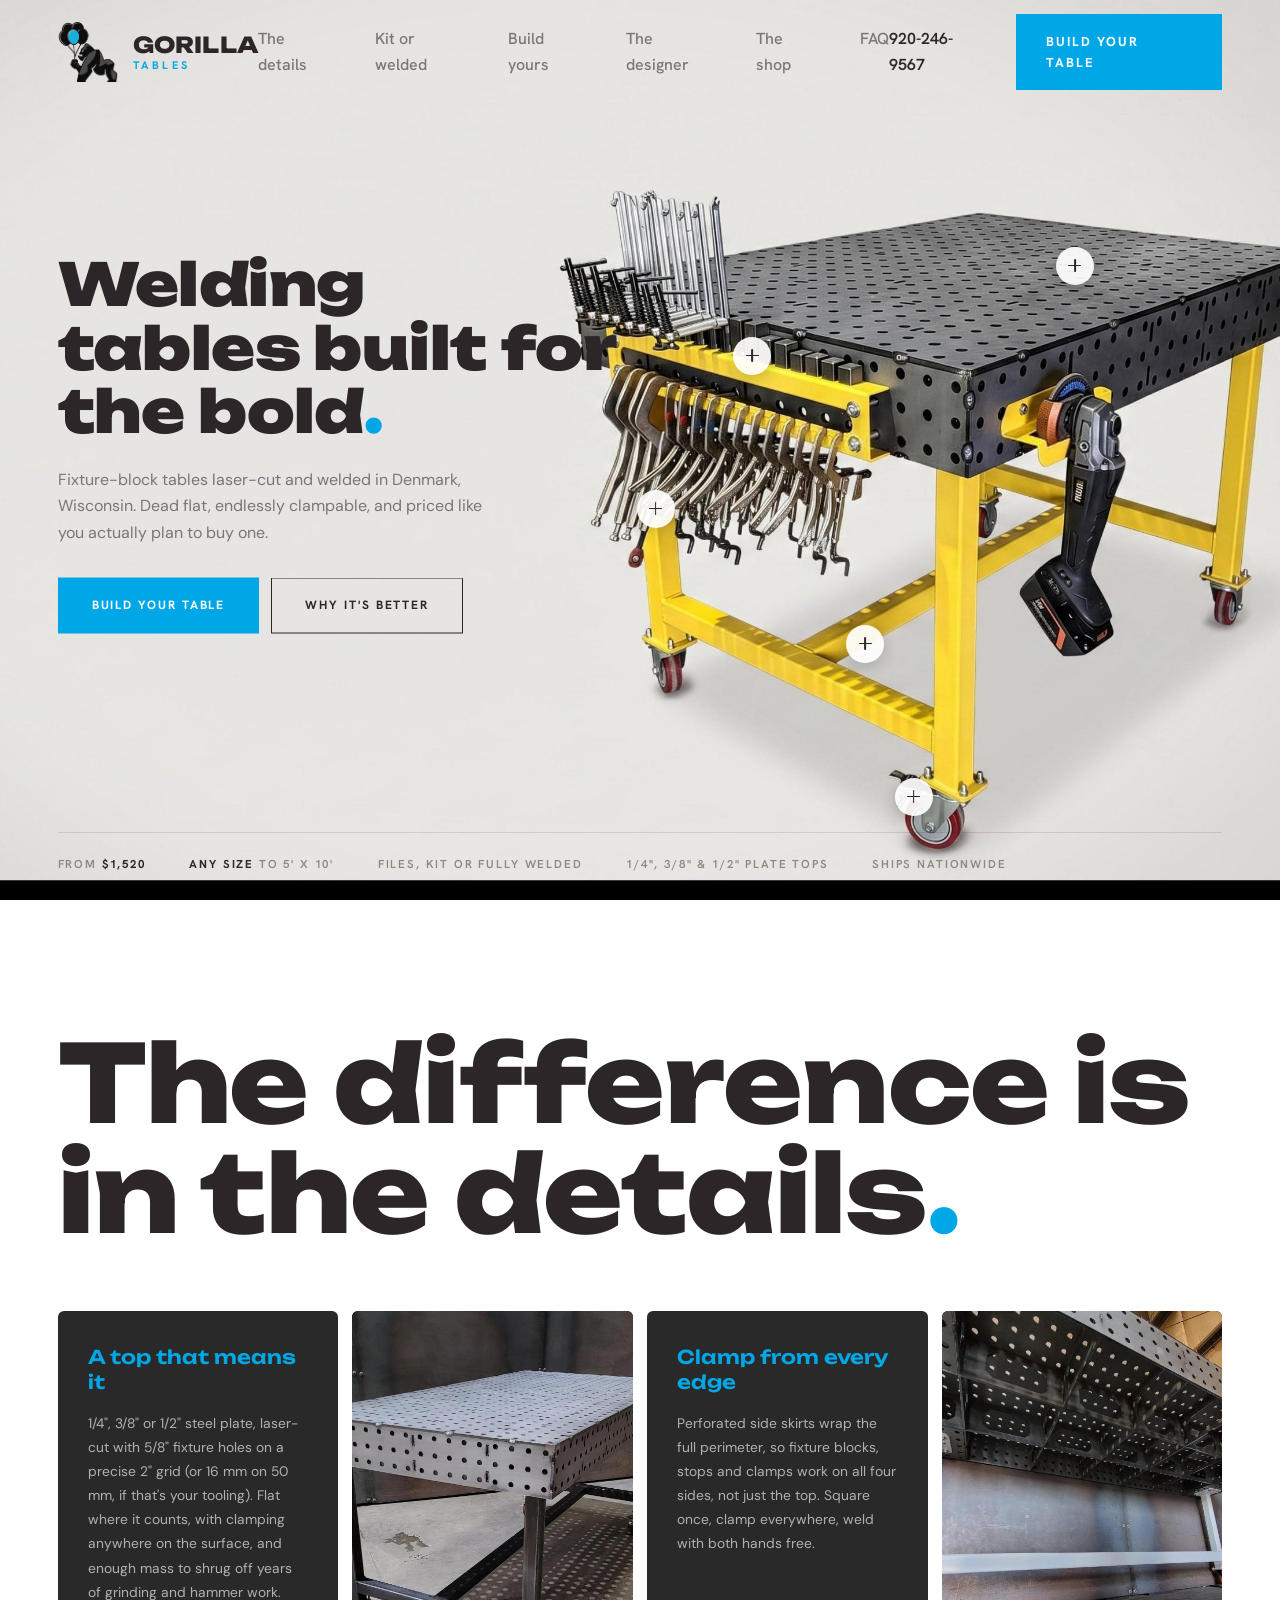
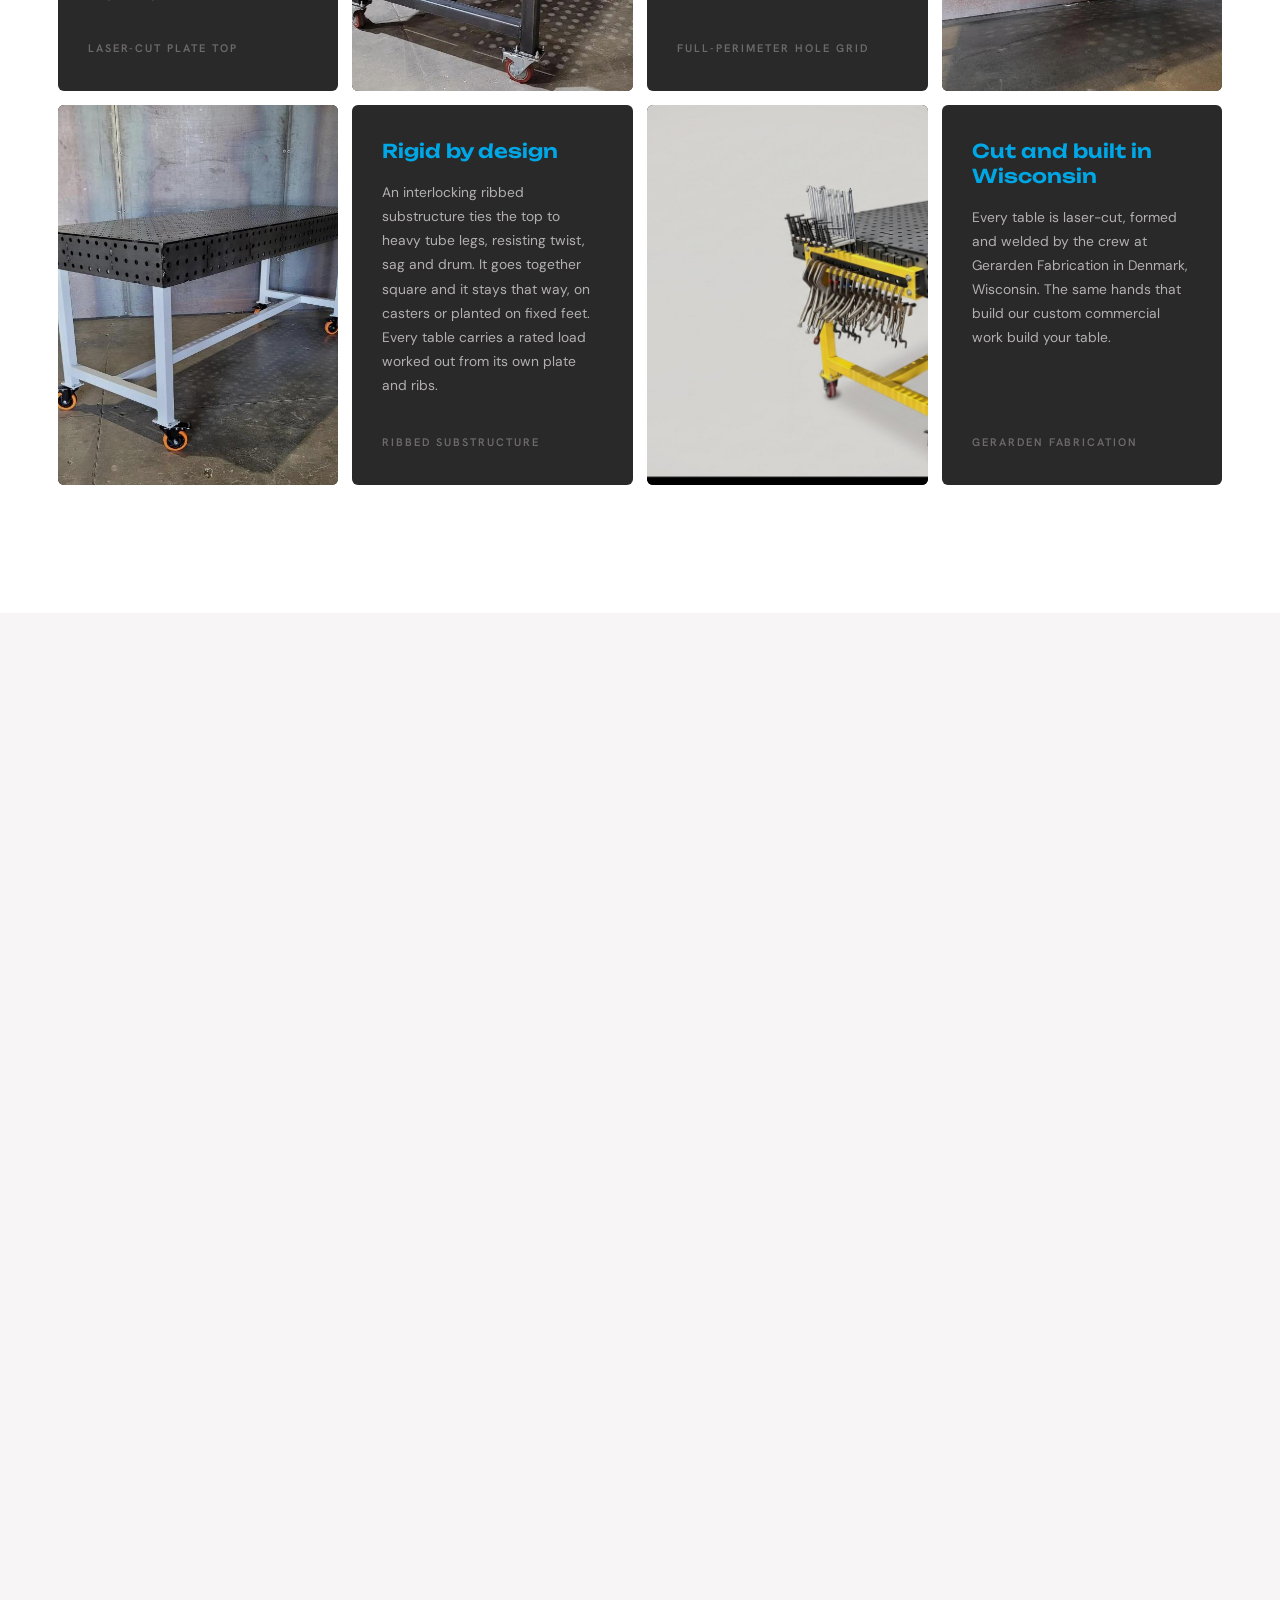
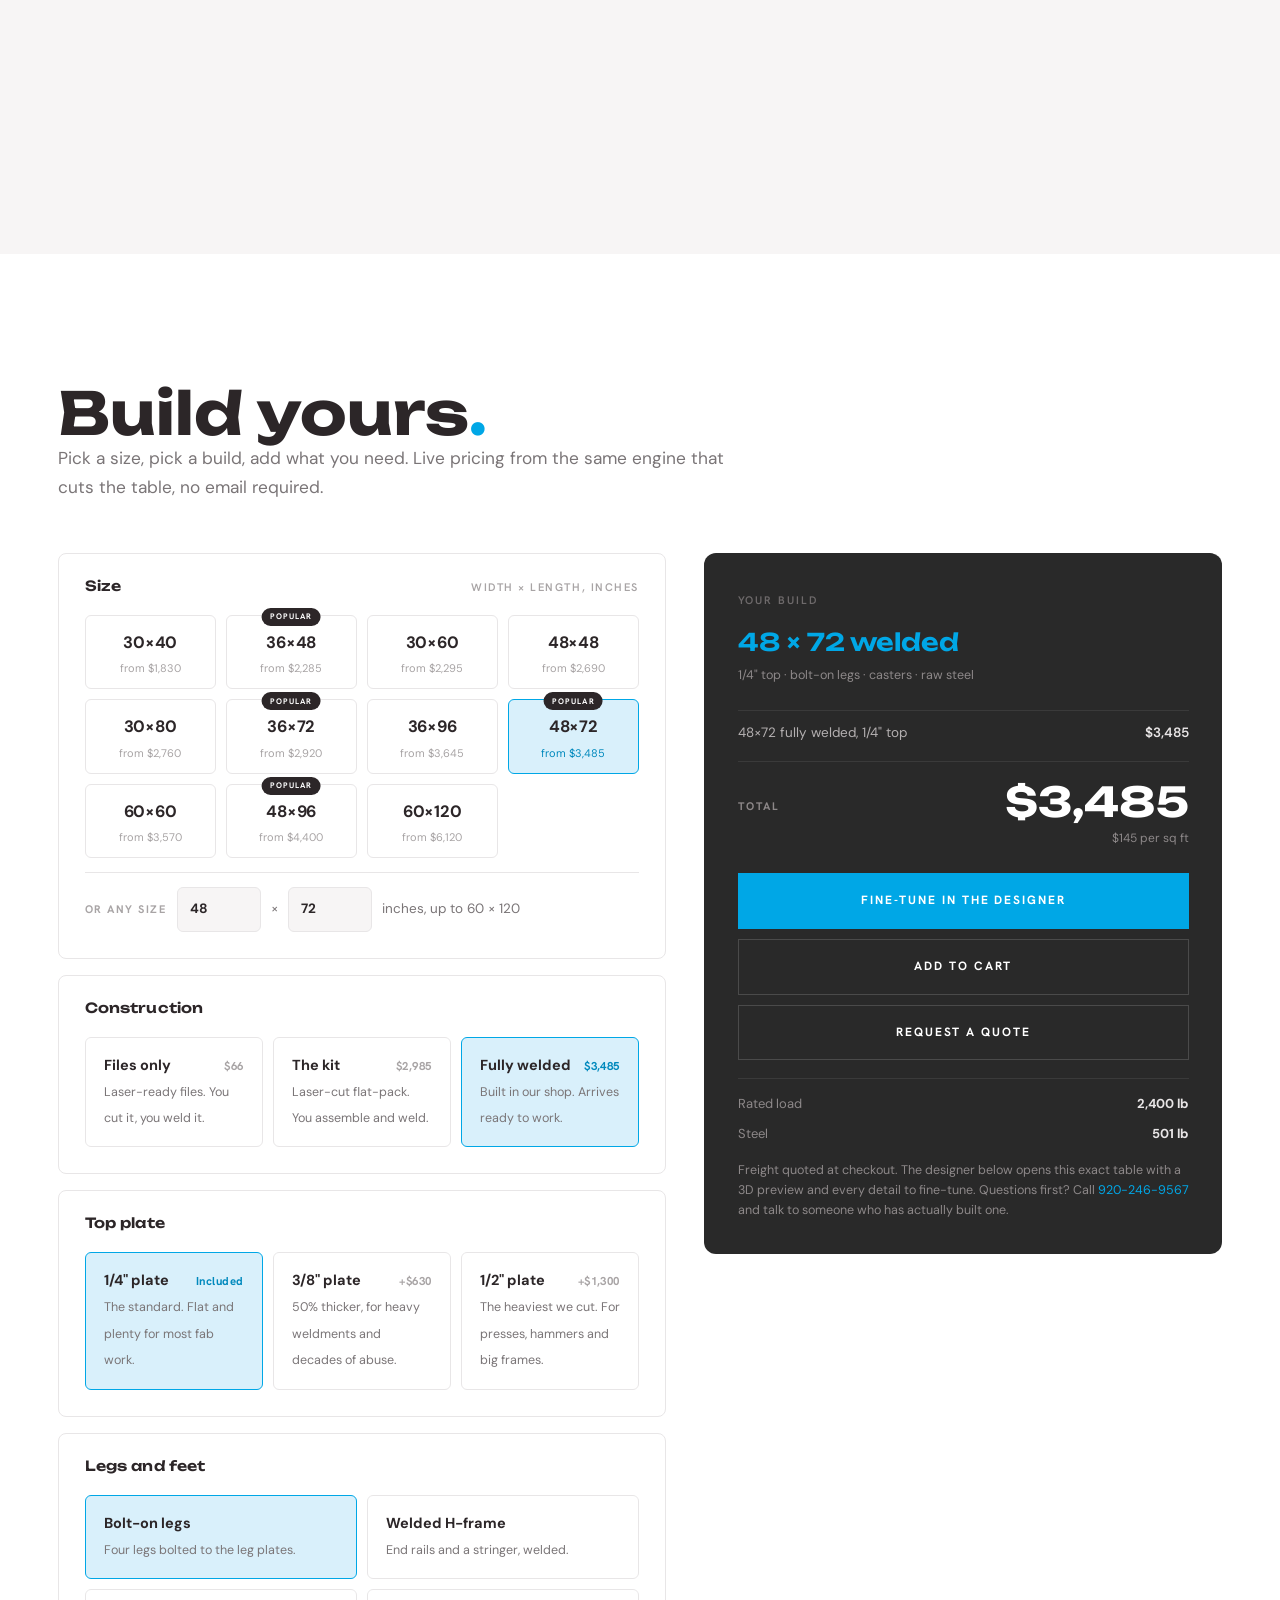
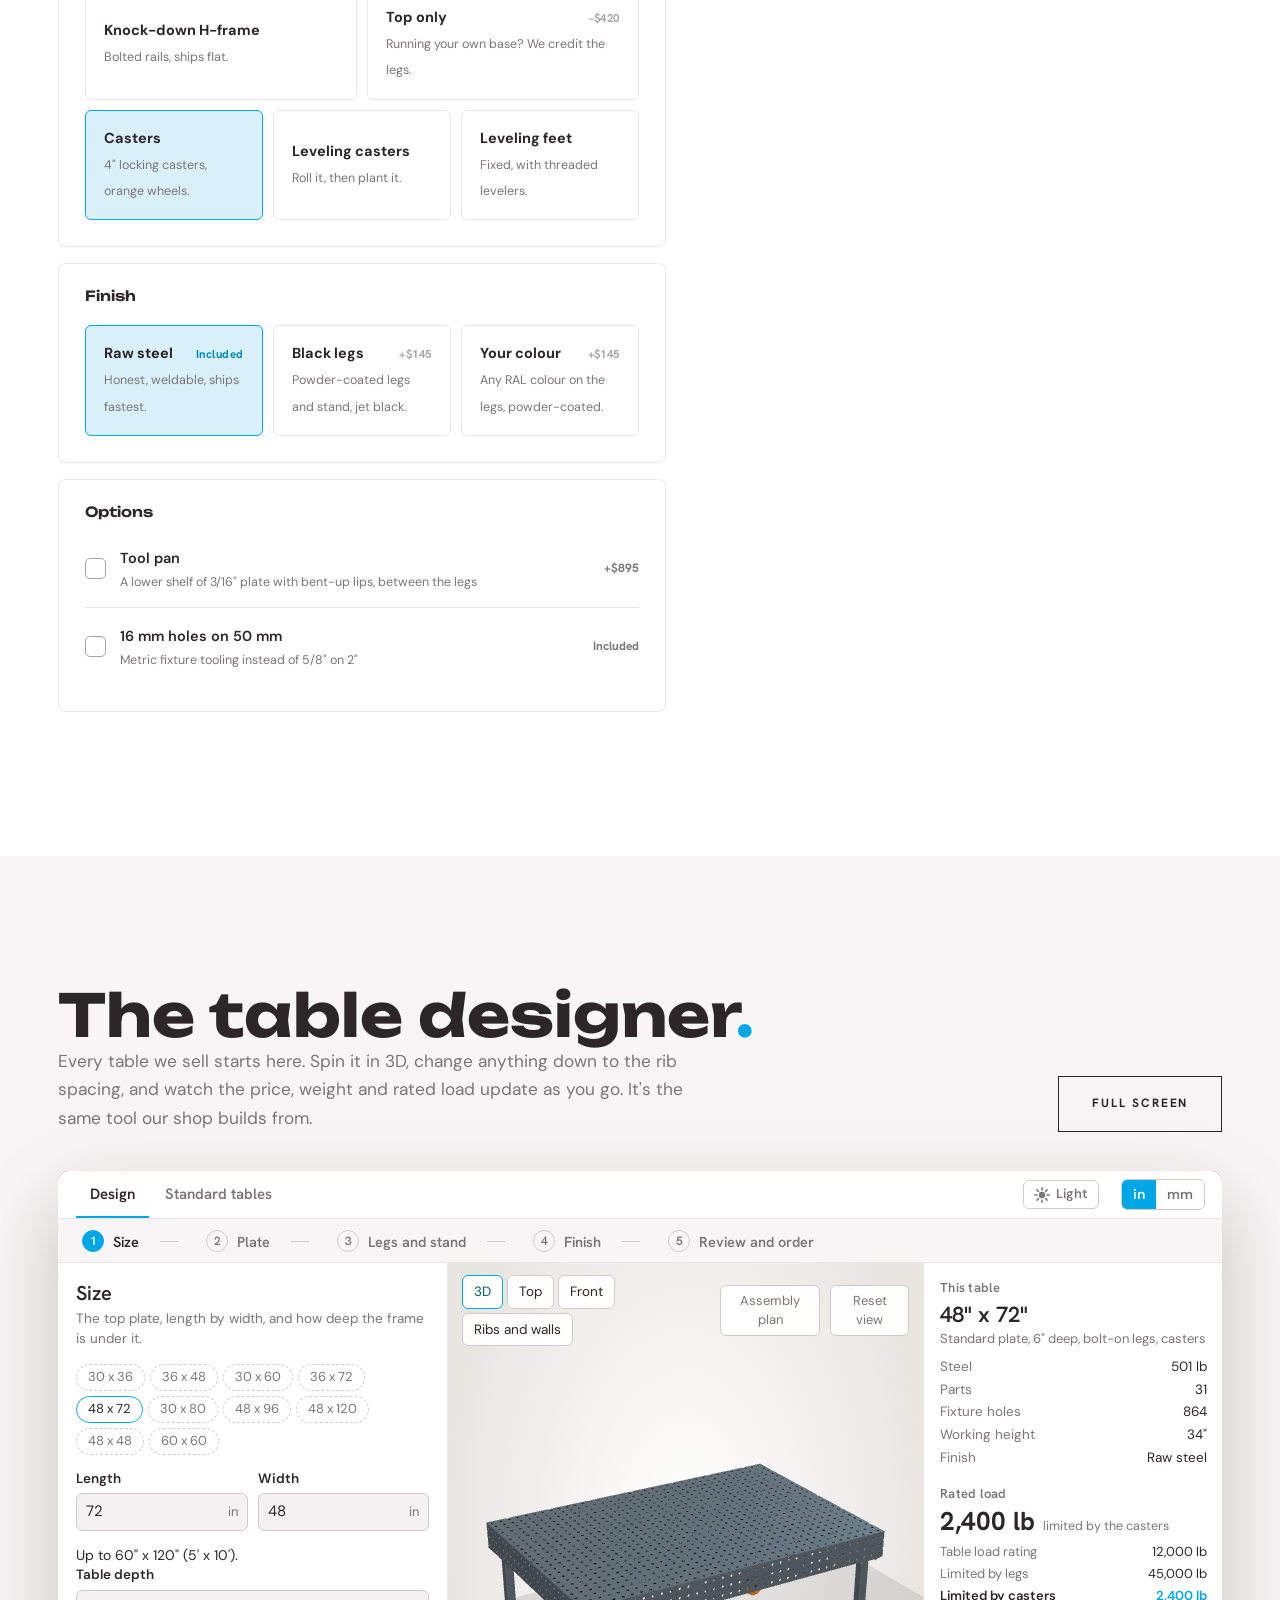
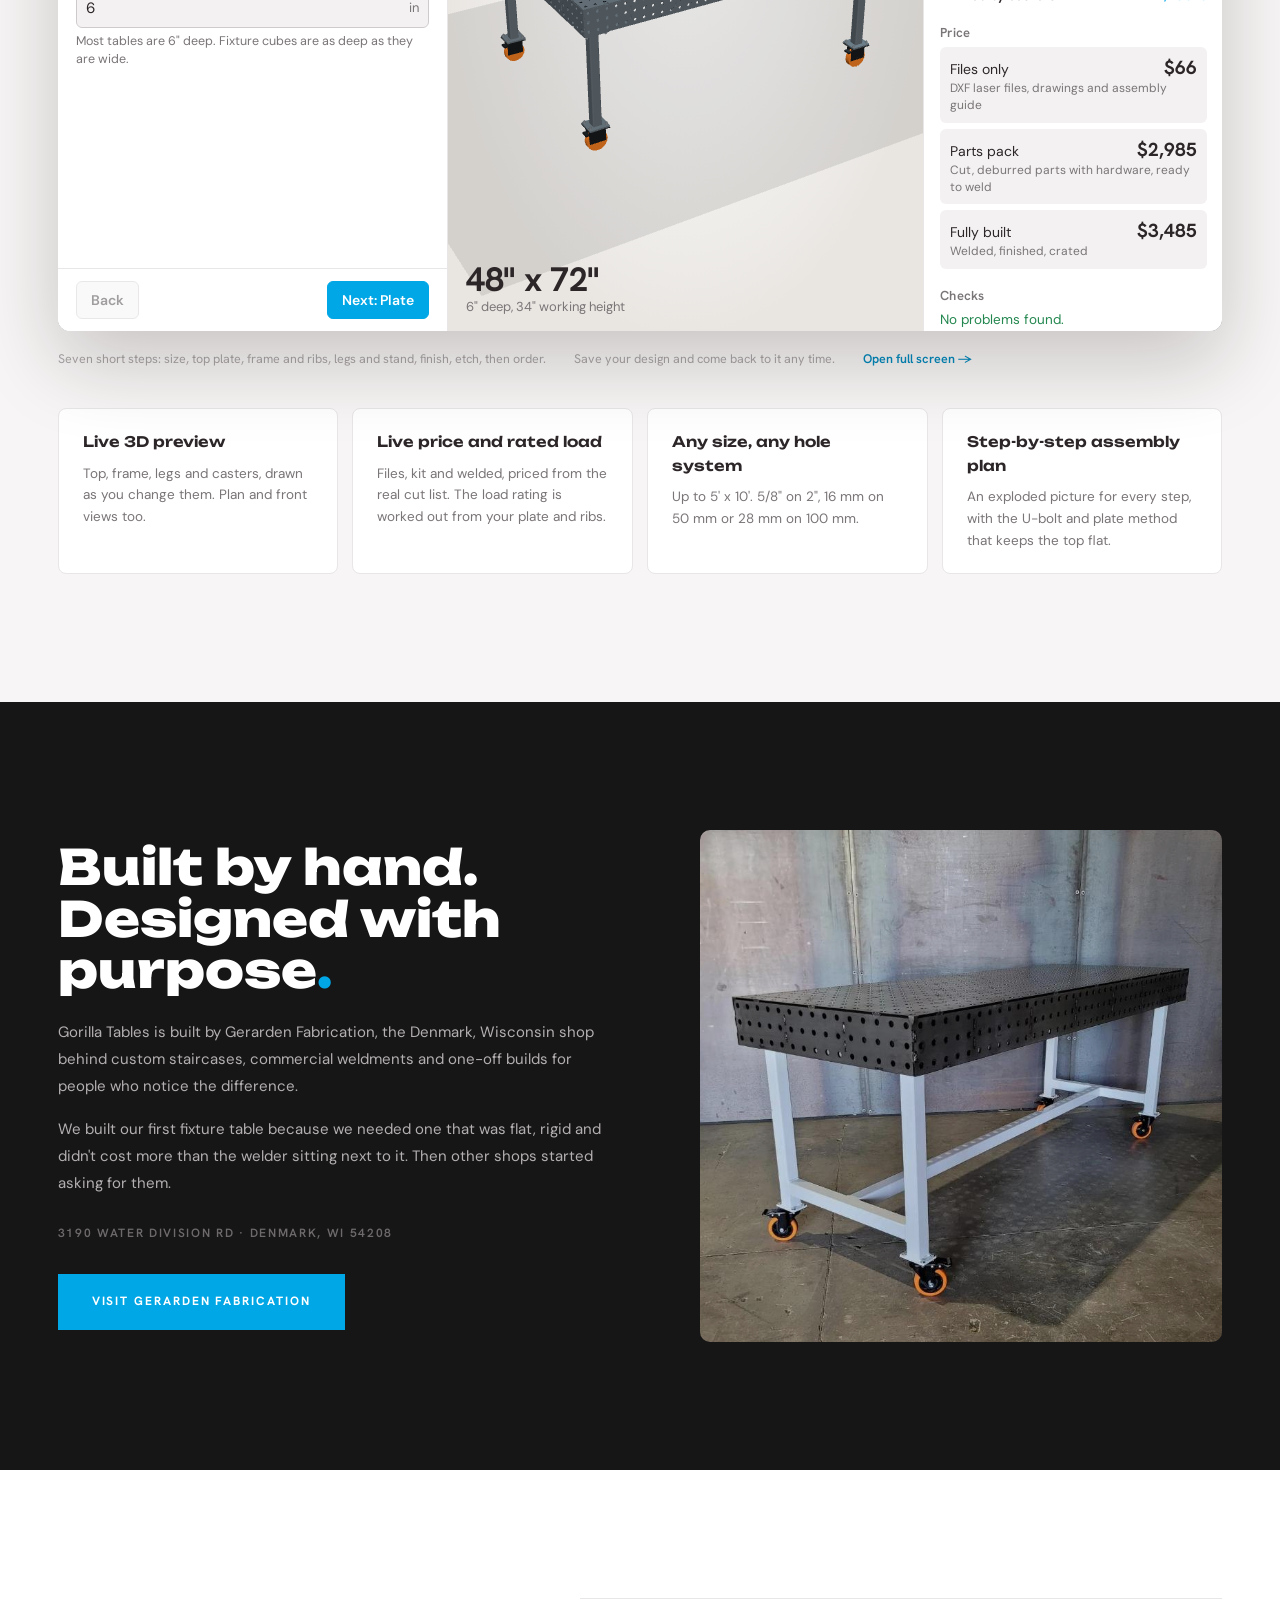
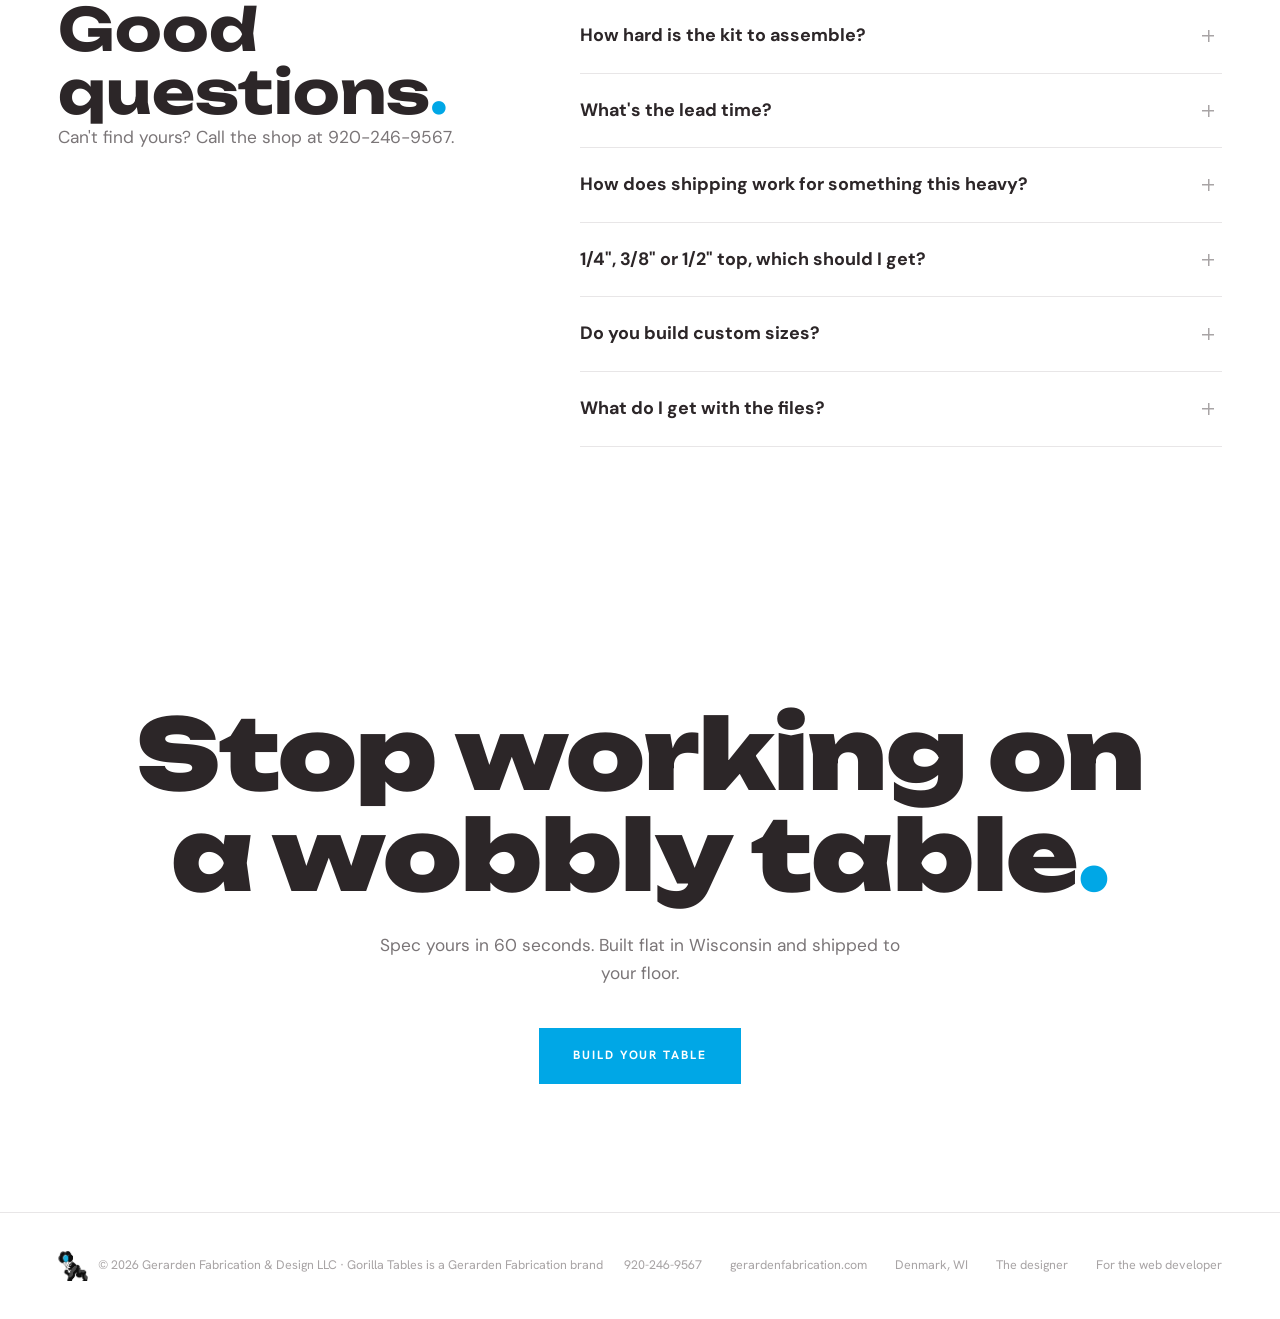
==== commit 6cd5d9be: "The designer is part of the site: embedded in the home page and full-screen at /design/, no password" ====
--- a/index.html
+++ b/index.html
@@ -27,7 +27,7 @@
     <li><a href="#details">The details</a></li>
     <li><a href="#ways">Kit or welded</a></li>
     <li><a href="#configurator">Build yours</a></li>
-    <li><a href="design/">The designer</a></li>
+    <li><a href="#designer">The designer</a></li>
     <li><a href="#shop">The shop</a></li>
     <li><a href="#faq">FAQ</a></li>
   </ul></nav>
@@ -41,7 +41,7 @@
       <li><a href="#details">The details</a></li>
       <li><a href="#ways">Kit or welded</a></li>
       <li><a href="#configurator">Build yours</a></li>
-      <li><a href="design/">The designer</a></li>
+      <li><a href="#designer">The designer</a></li>
       <li><a href="#shop">The shop</a></li>
       <li><a href="#faq">FAQ</a></li>
     </ul>
@@ -189,13 +189,13 @@
         <div class="gft-sum-total"><span class="gft-lbl">Total</span><span class="gft-amt" id="gft-sum-total">—</span></div>
         <div class="gft-sum-persq" id="gft-sum-persq"></div>
         <div class="gft-sum-ctas">
-          <a class="gft-btn gft-on-dark" id="gft-btn-design" href="design/">Open in the designer</a>
+          <a class="gft-btn gft-on-dark" id="gft-btn-design" href="#designer">Fine-tune in the designer</a>
           <button type="button" class="gft-btn gft-ghost-dark" id="gft-btn-cart">Add to cart</button>
           <button type="button" class="gft-btn gft-ghost-dark" id="gft-btn-quote">Request a quote</button>
         </div>
         <div class="gft-sum-rated"><span>Rated load</span><b id="gft-sum-rated">—</b></div>
         <div class="gft-sum-rated" style="margin-top:0;padding-top:8px;border:0"><span>Steel</span><b id="gft-sum-weight">—</b></div>
-        <p class="gft-sum-note">Freight quoted at checkout. The designer opens this exact table with a 3D preview and every detail to fine-tune. Questions first? Call <a href="tel:9202469567">920-246-9567</a> and talk to someone who has actually built one.</p>
+        <p class="gft-sum-note">Freight quoted at checkout. The designer below opens this exact table with a 3D preview and every detail to fine-tune. Questions first? Call <a href="tel:9202469567">920-246-9567</a> and talk to someone who has actually built one.</p>
       </aside>
     </div>
   </section>
@@ -204,9 +204,17 @@
     <div class="gft-designer-head gft-reveal">
       <div>
         <h2 class="gft-sec-title">The table designer<span class="gft-cy">.</span></h2>
-        <p class="gft-lede">Every table we sell starts here. Spin it in 3D, change anything down to the rib spacing, and watch the price, weight and rated load update as you go.</p>
-      </div>
-      <a class="gft-btn" href="design/">Open the designer</a>
+        <p class="gft-lede">Every table we sell starts here. Spin it in 3D, change anything down to the rib spacing, and watch the price, weight and rated load update as you go. It's the same tool our shop builds from.</p>
+      </div>
+      <a class="gft-btn gft-ghost" href="design/" id="gft-designer-full">Full screen</a>
+    </div>
+    <div class="gft-designer-frame" id="gft-designer-frame">
+      <iframe id="gft-designer" src="design/app.html?embed=1" title="Gorilla Tables designer" loading="lazy" allow="fullscreen"></iframe>
+    </div>
+    <div class="gft-designer-bar">
+      <span>Seven short steps: size, top plate, frame and ribs, legs and stand, finish, etch, then order.</span>
+      <span>Save your design and come back to it any time.</span>
+      <a href="design/">Open full screen &rarr;</a>
     </div>
     <div class="gft-designer-feats gft-reveal">
       <div><b>Live 3D preview</b><p>Top, frame, legs and casters, drawn as you change them. Plan and front views too.</p></div>
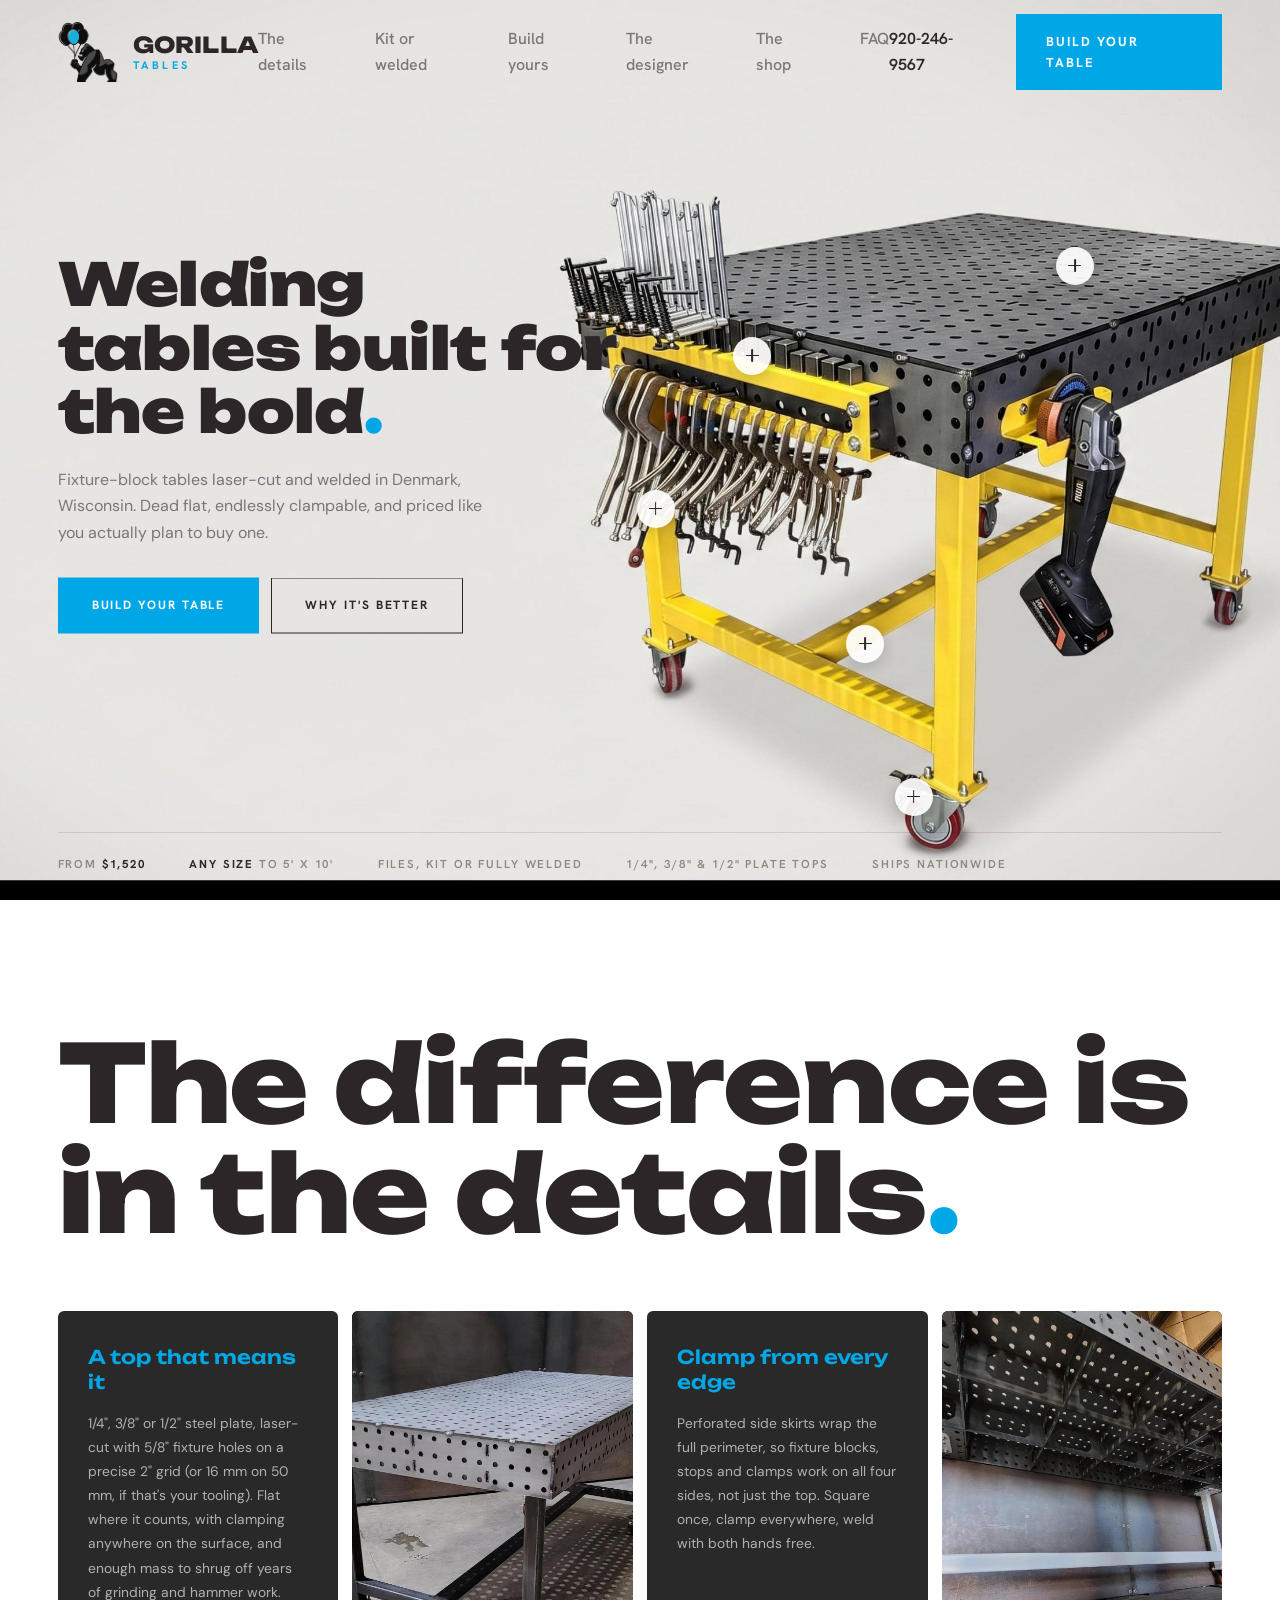
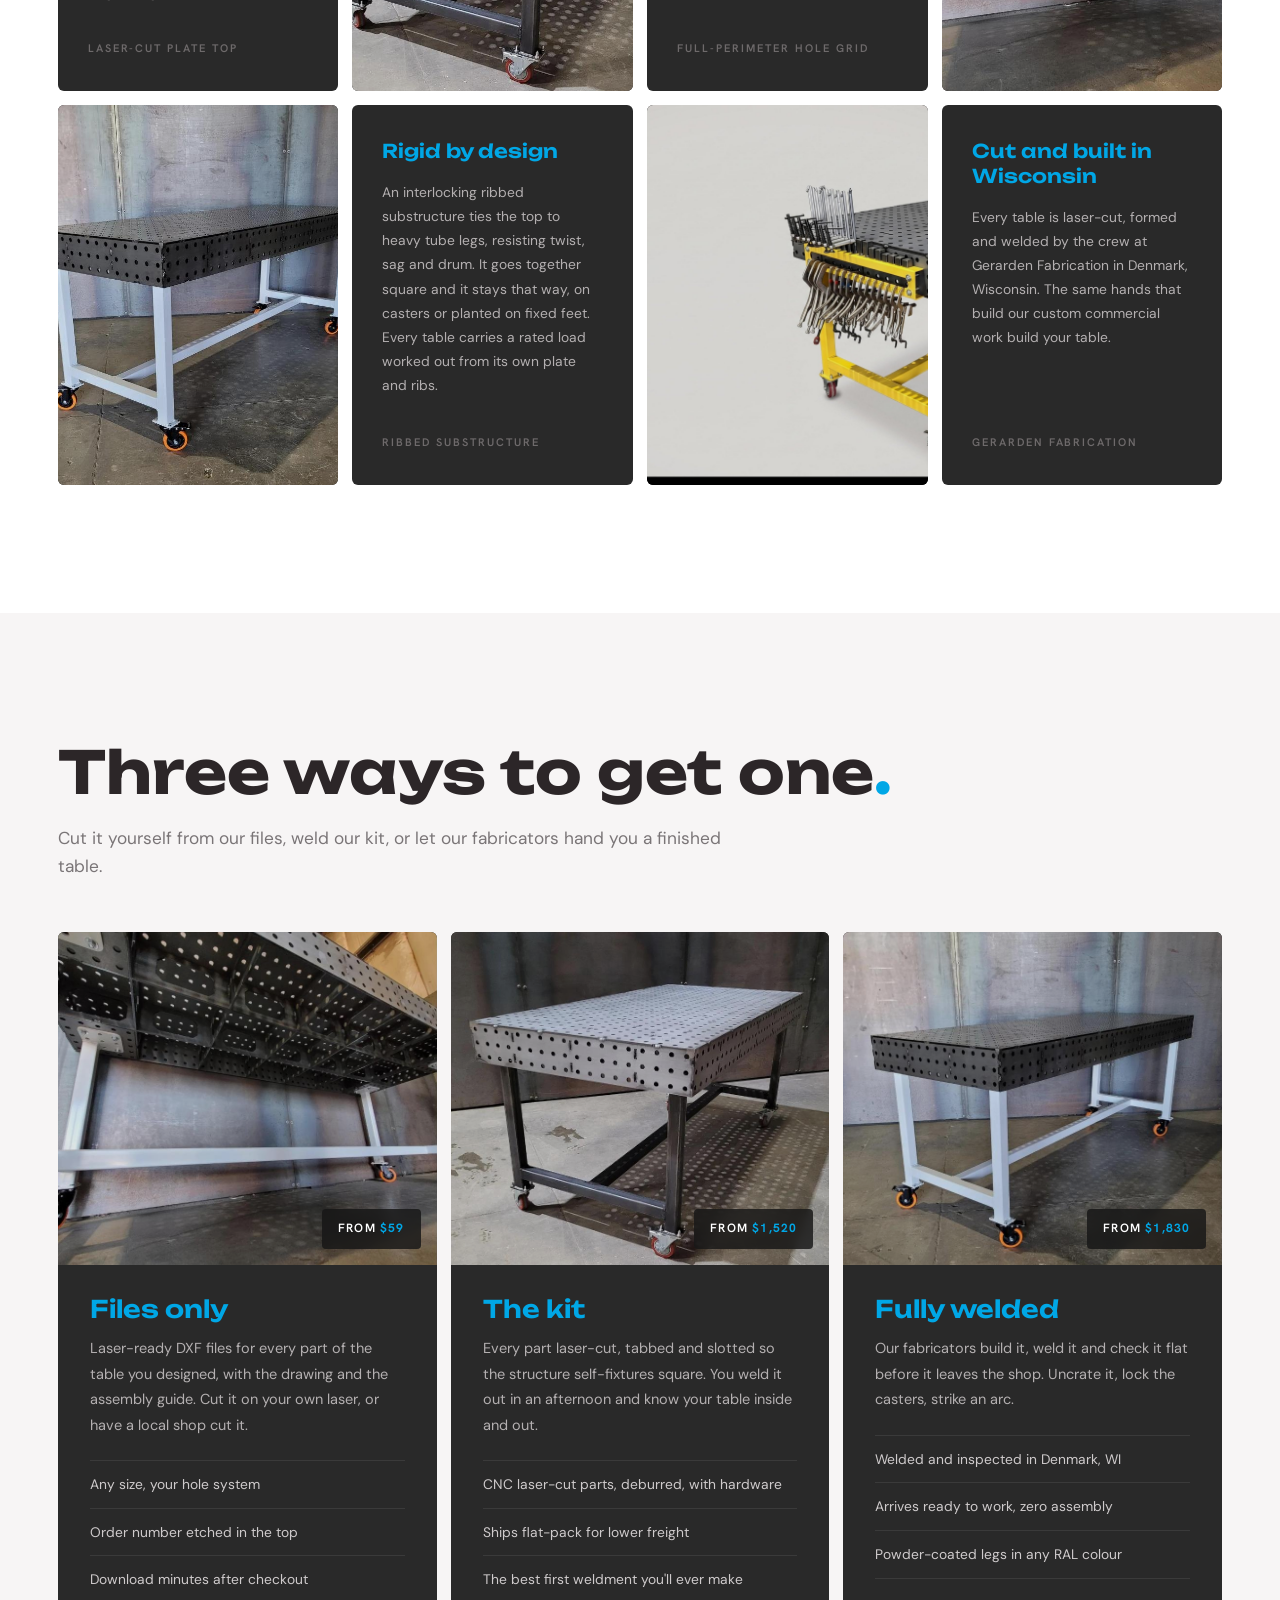
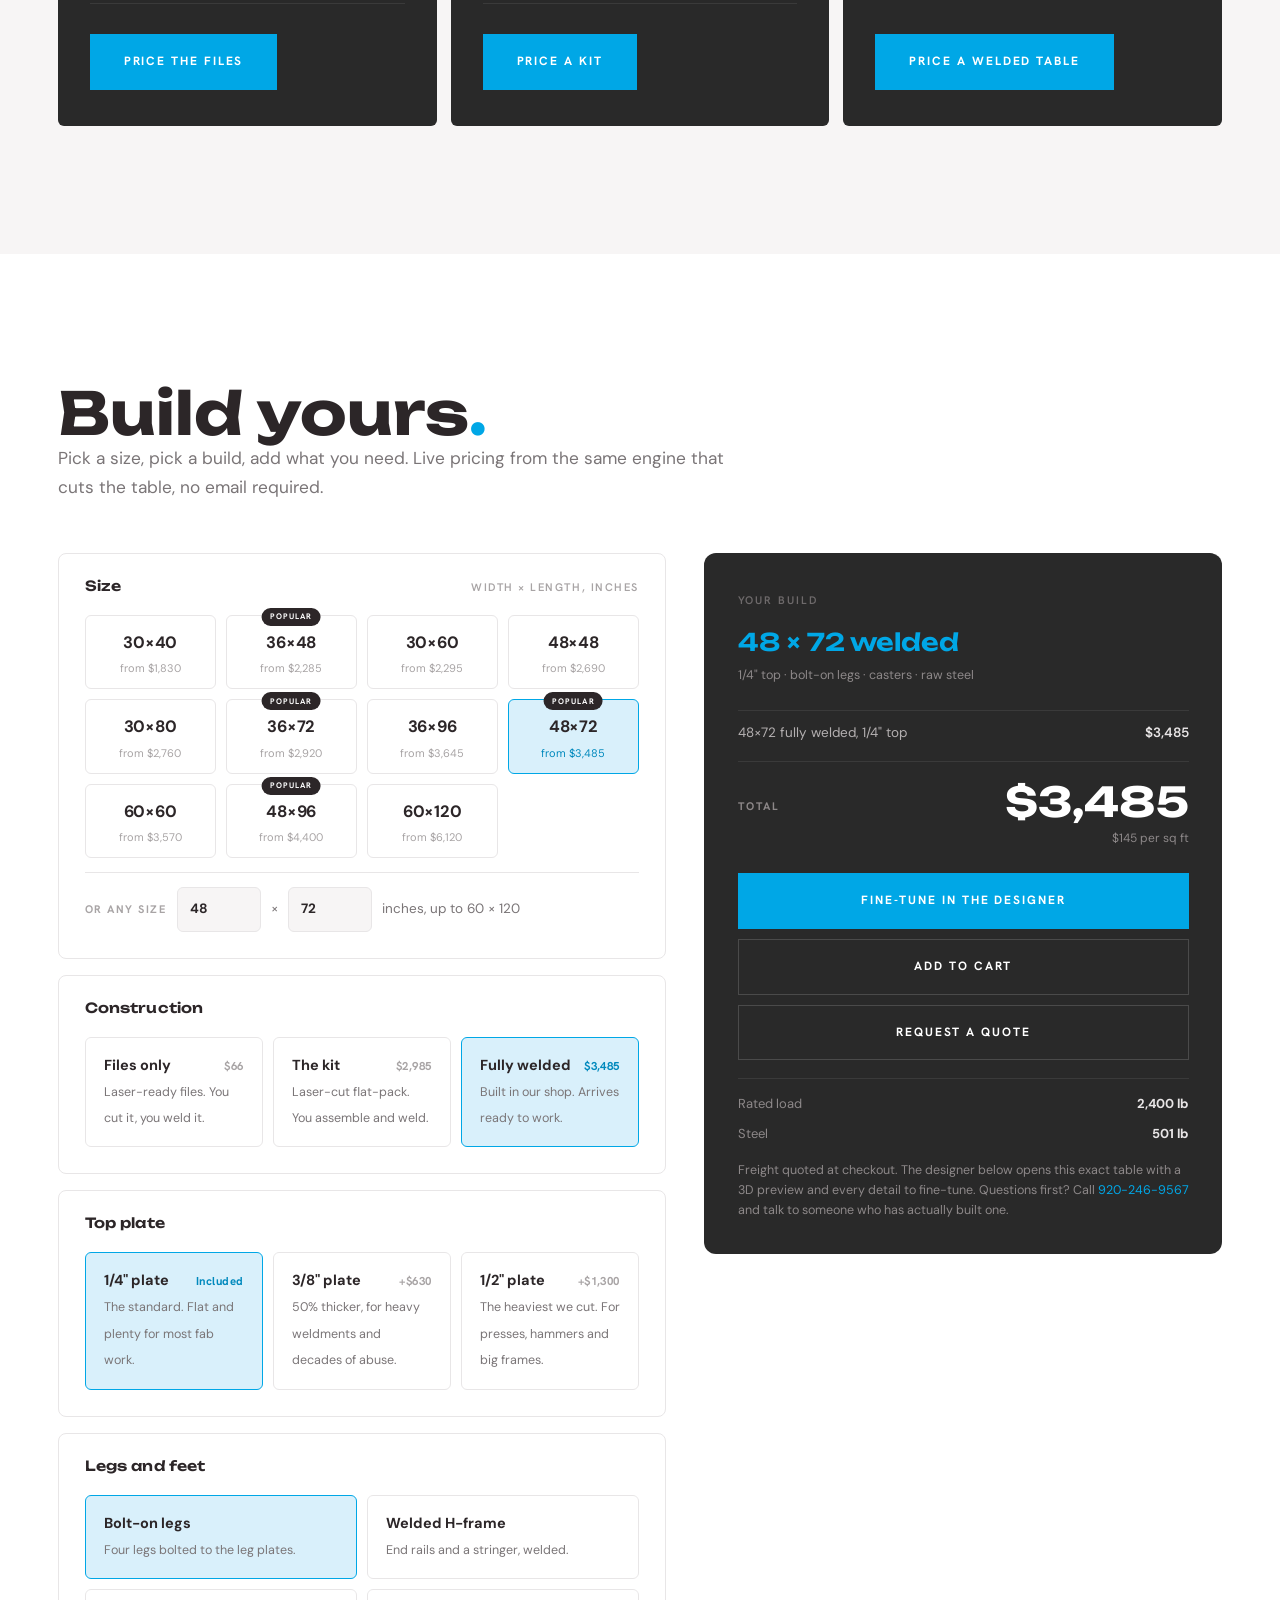
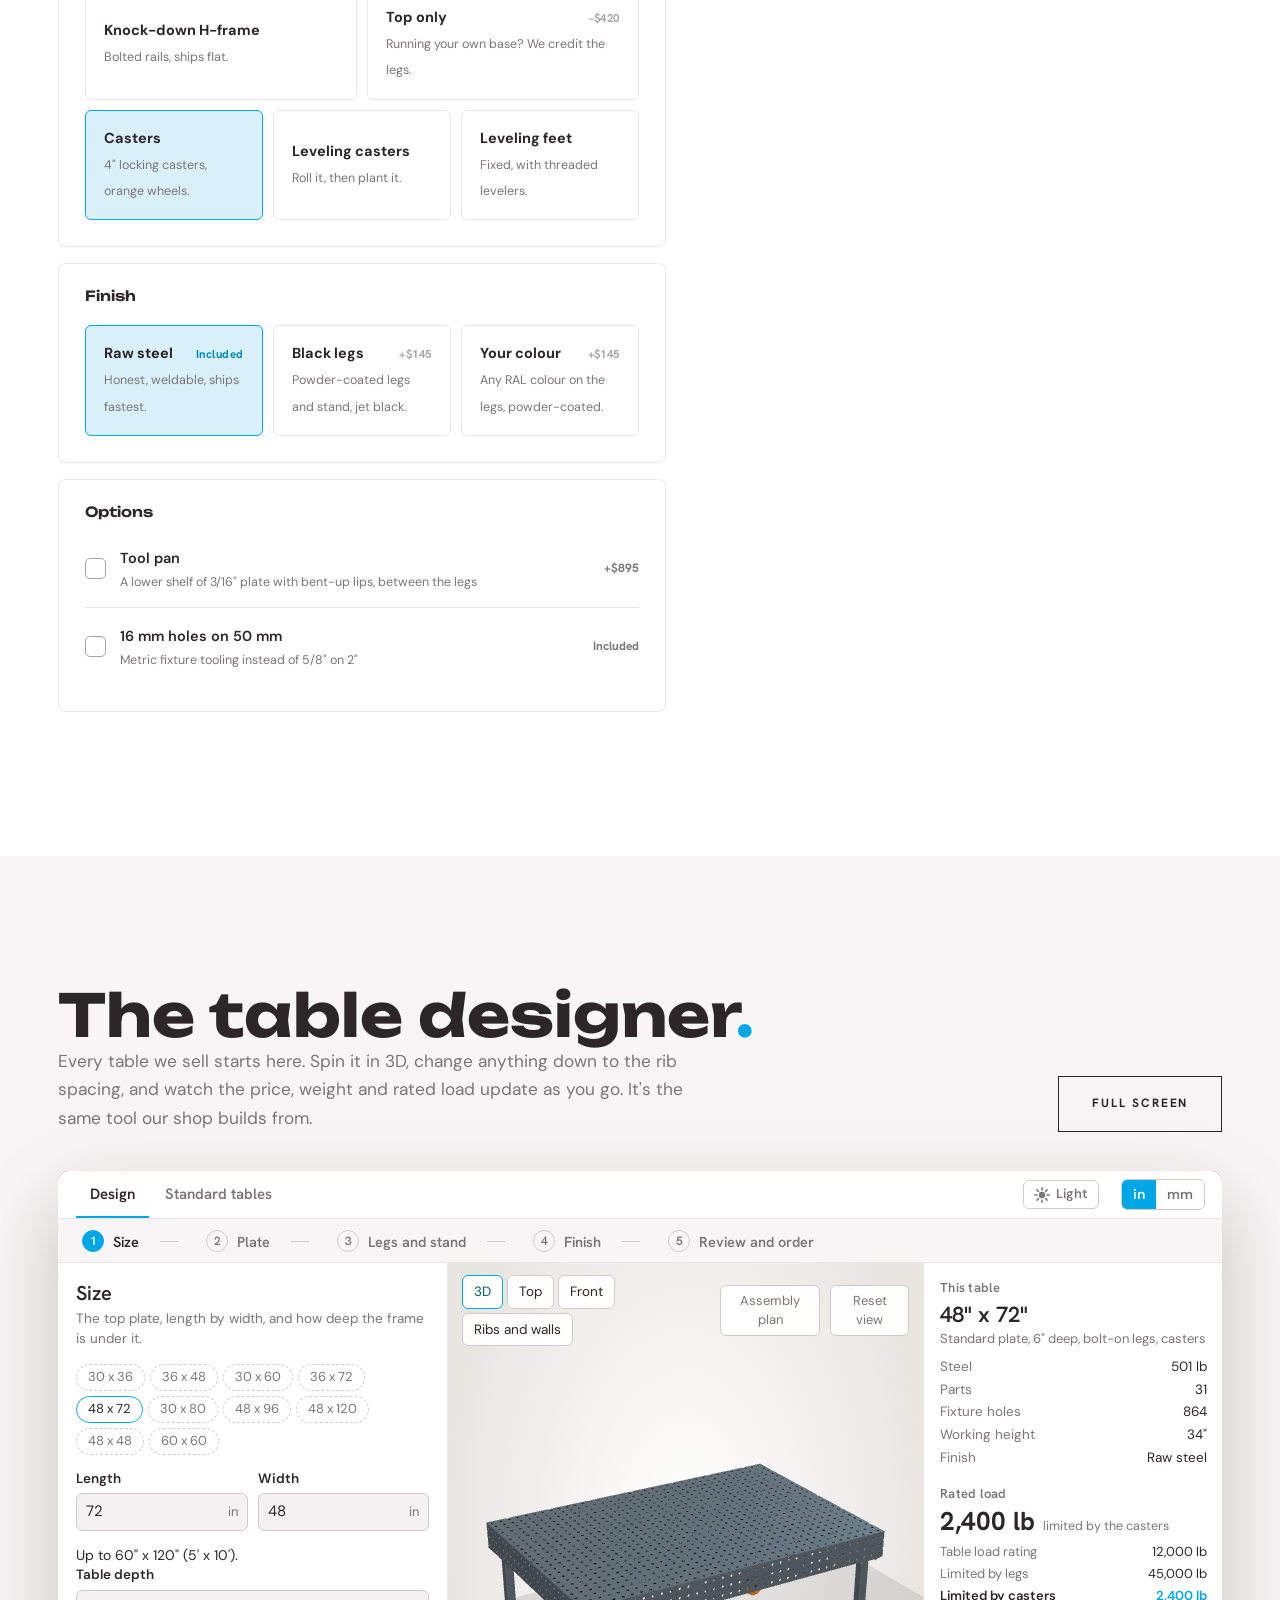
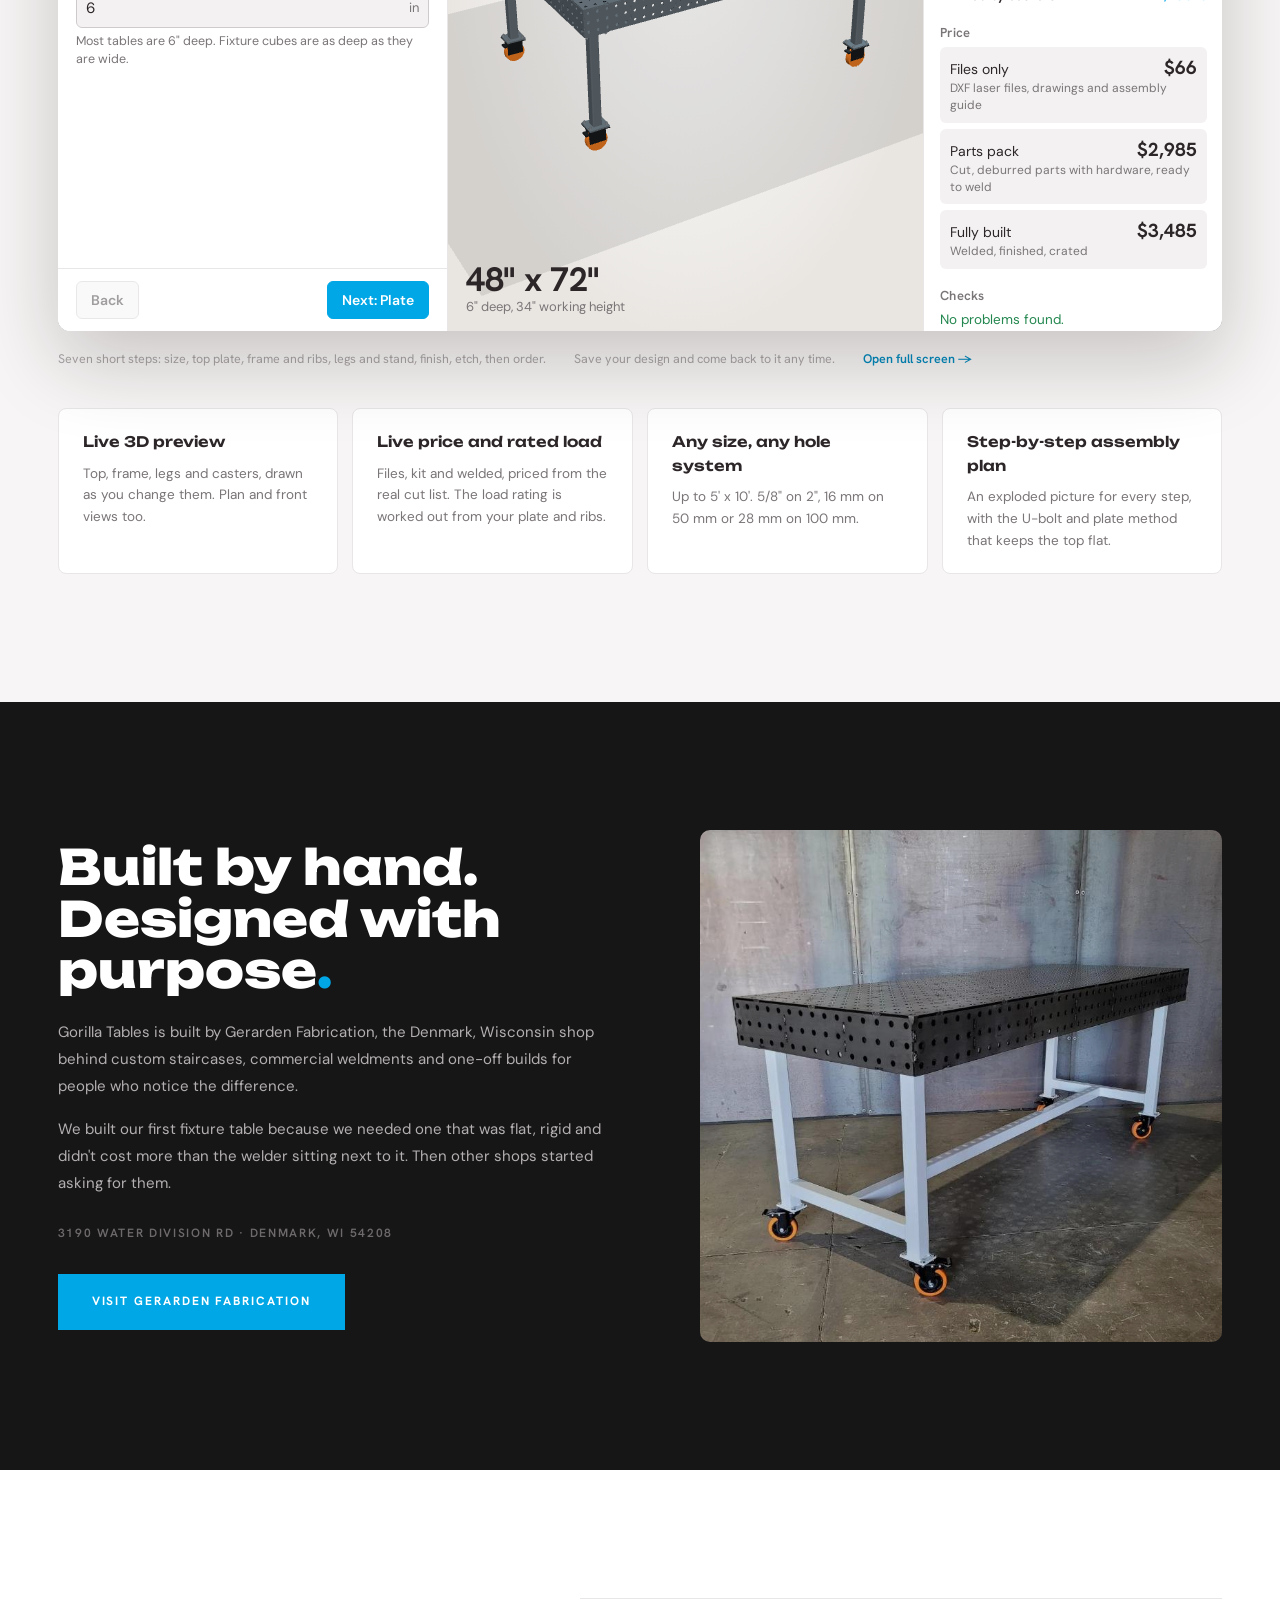
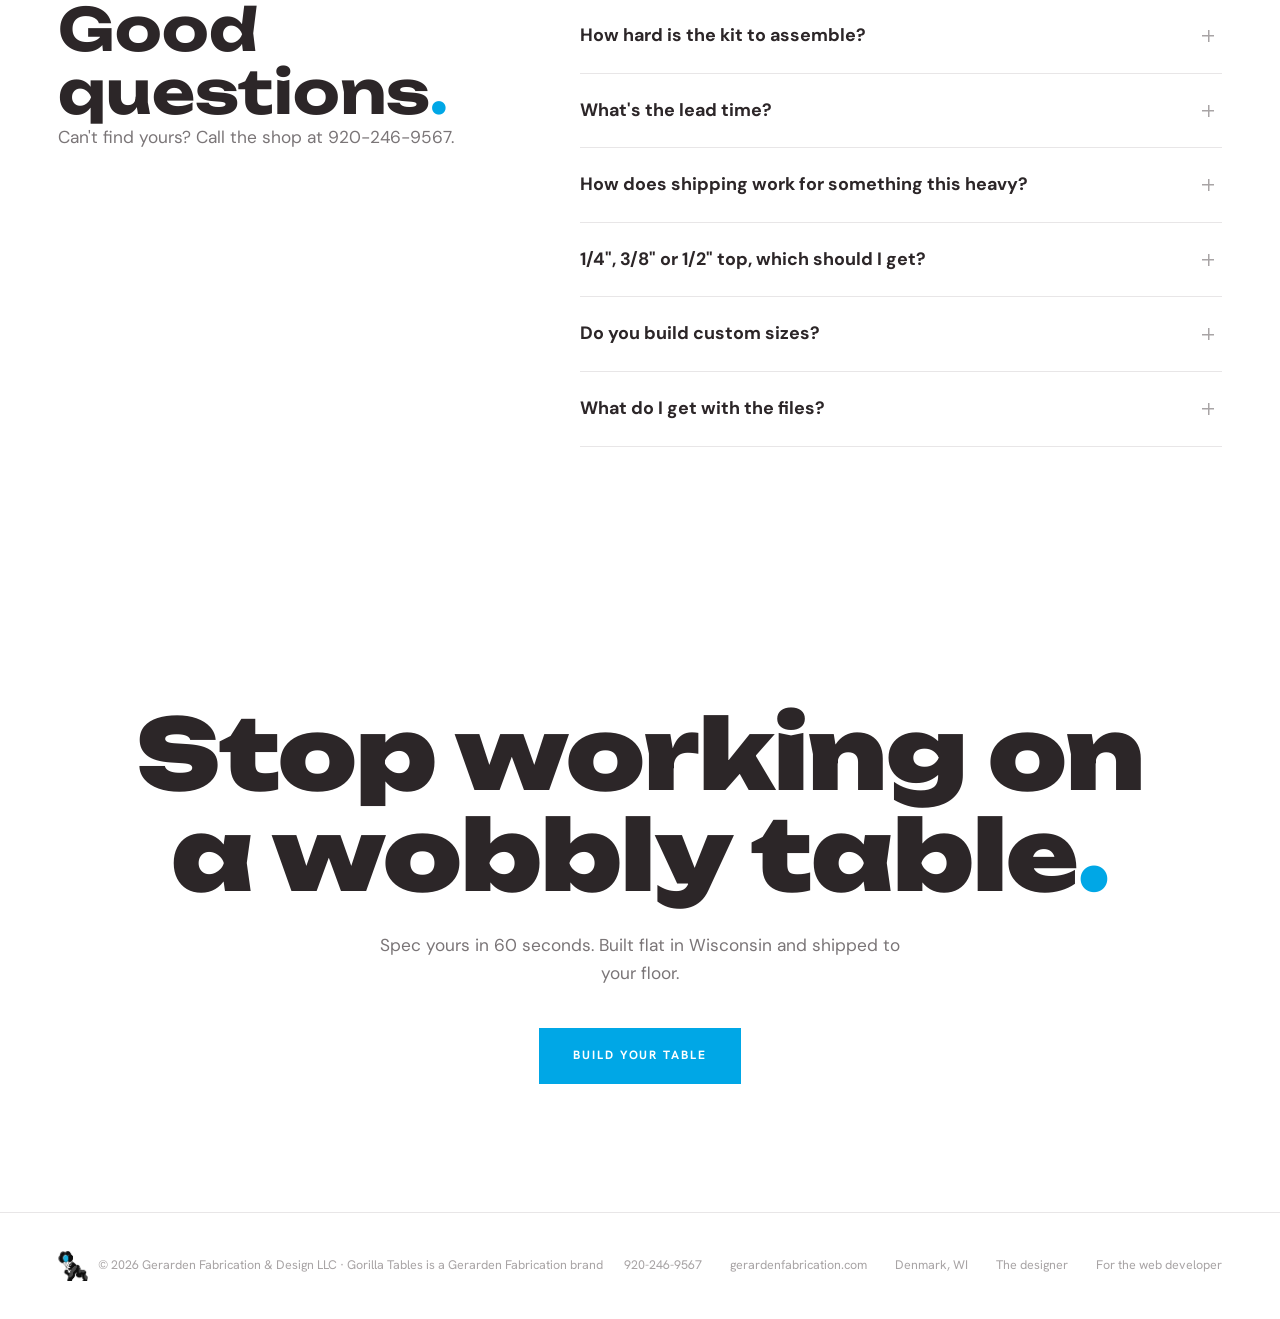
==== commit 425a0a66: "Link preview card in the site's style (Messenger, Facebook, iMessage, Slack); og:url, image size and" ====
--- a/index.html
+++ b/index.html
@@ -9,7 +9,17 @@
 <meta property="og:site_name" content="Gorilla Tables">
 <meta property="og:title" content="Gorilla Tables — Welding tables built for the bold">
 <meta property="og:description" content="Fixture-block welding tables laser-cut and welded in Wisconsin. Design yours with a live price and 3D preview.">
-<meta property="og:image" content="https://safetydav3.github.io/gorilla-tables-site/assets/img/og.jpg">
+<meta property="og:type" content="website">
+<meta property="og:url" content="https://safetydav3.github.io/gorilla-tables-site/">
+<meta property="og:image" content="https://safetydav3.github.io/gorilla-tables-site/assets/img/og.jpg?v=2">
+<meta property="og:image:secure_url" content="https://safetydav3.github.io/gorilla-tables-site/assets/img/og.jpg?v=2">
+<meta property="og:image:type" content="image/jpeg">
+<meta property="og:image:width" content="1200">
+<meta property="og:image:height" content="630">
+<meta property="og:image:alt" content="Gorilla Tables: welding tables built for the bold">
+<meta name="twitter:card" content="summary_large_image">
+<meta name="twitter:title" content="Gorilla Tables — Welding tables built for the bold">
+<meta name="twitter:image" content="https://safetydav3.github.io/gorilla-tables-site/assets/img/og.jpg?v=2">
 <link rel="preconnect" href="https://fonts.googleapis.com">
 <link rel="preconnect" href="https://fonts.gstatic.com" crossorigin>
 <link rel="stylesheet" href="https://fonts.googleapis.com/css2?family=Unbounded:wght@600;700;800;900&family=DM+Sans:wght@400;500;600;700&family=Hanken+Grotesk:wght@500;600;700&display=swap">
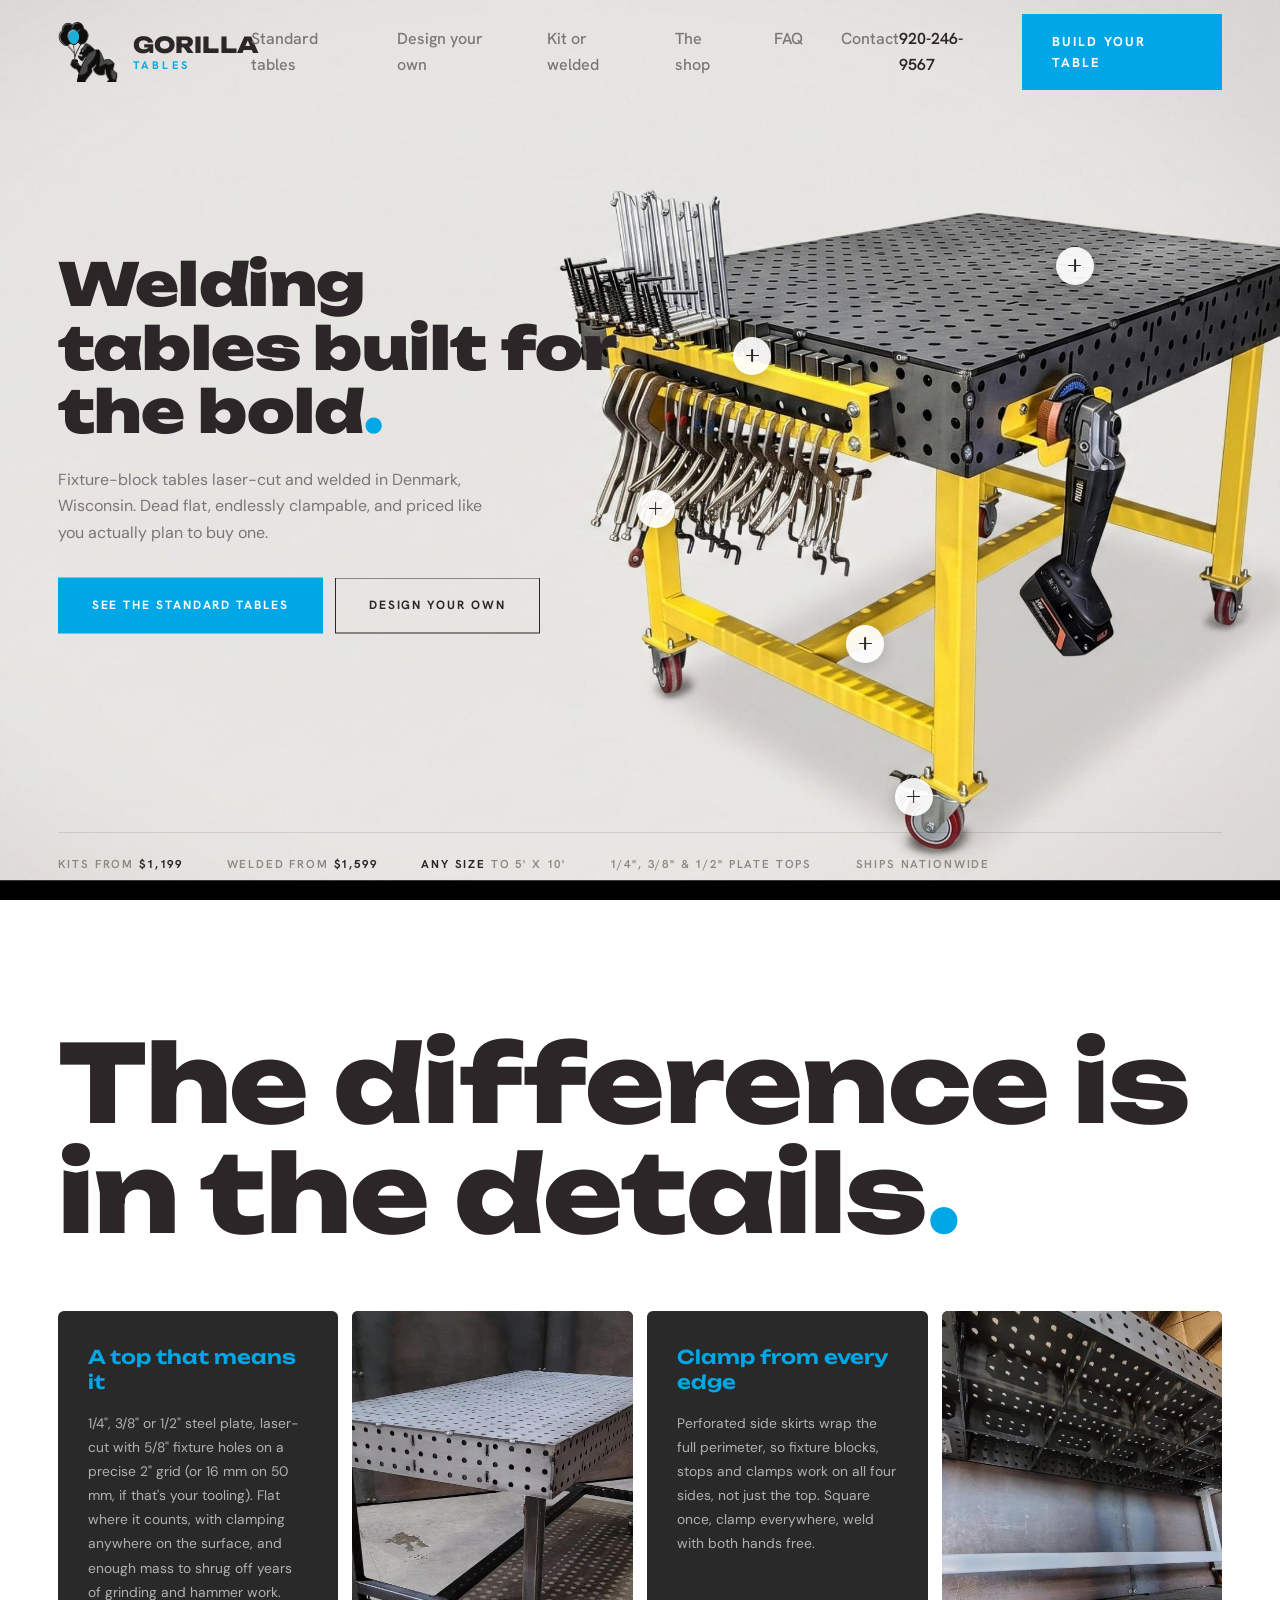
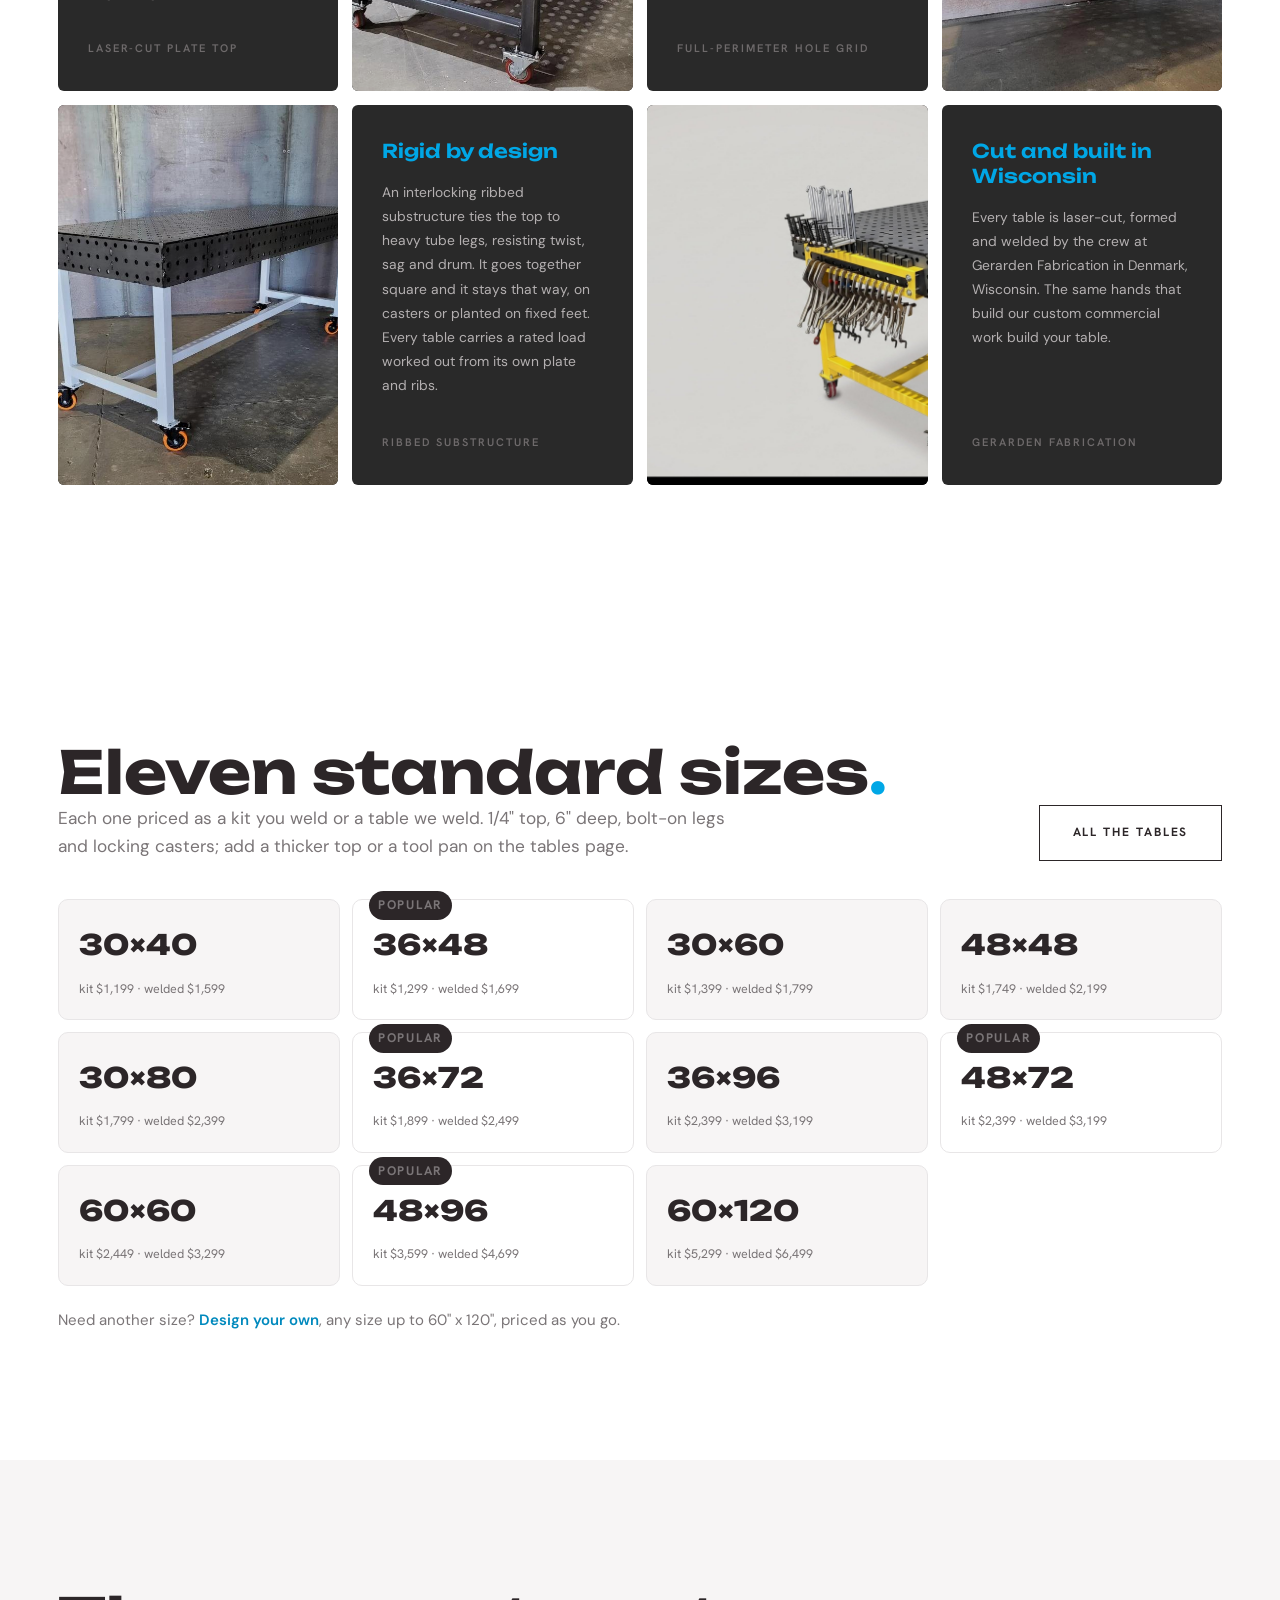
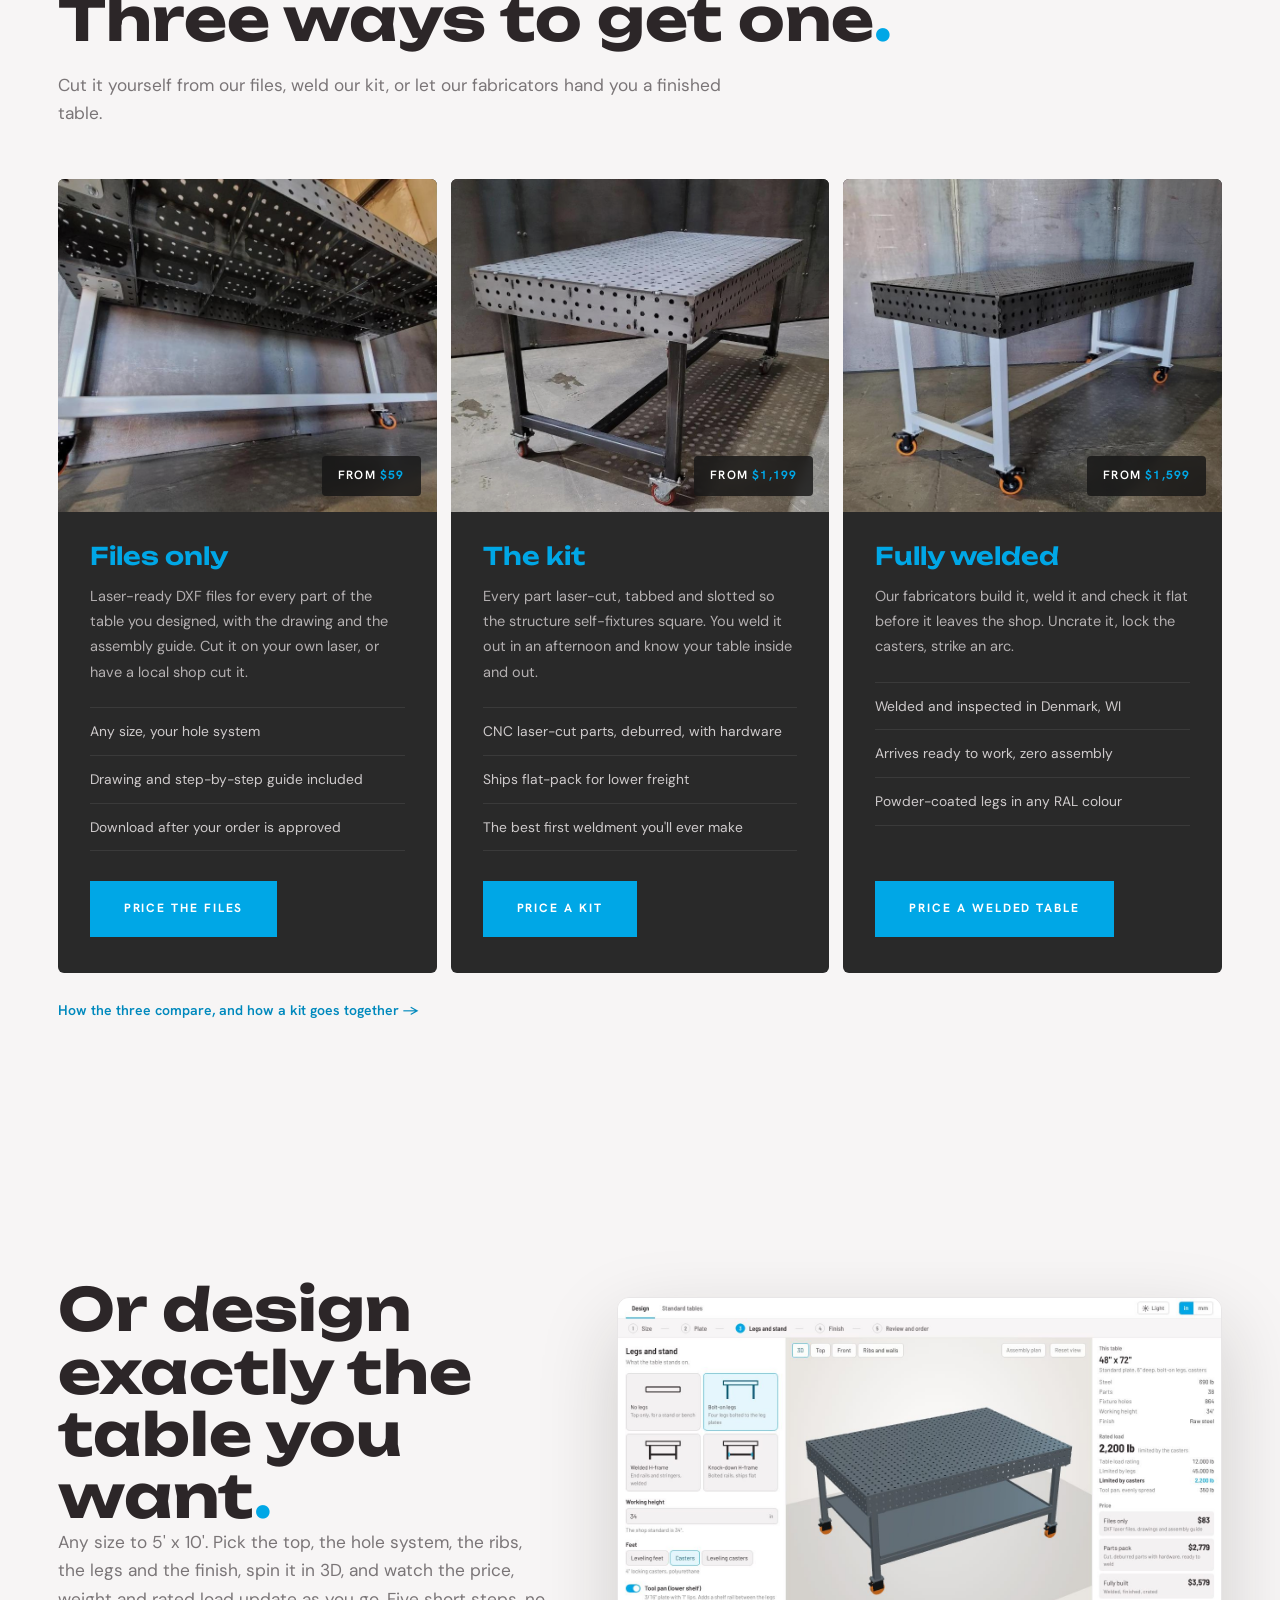
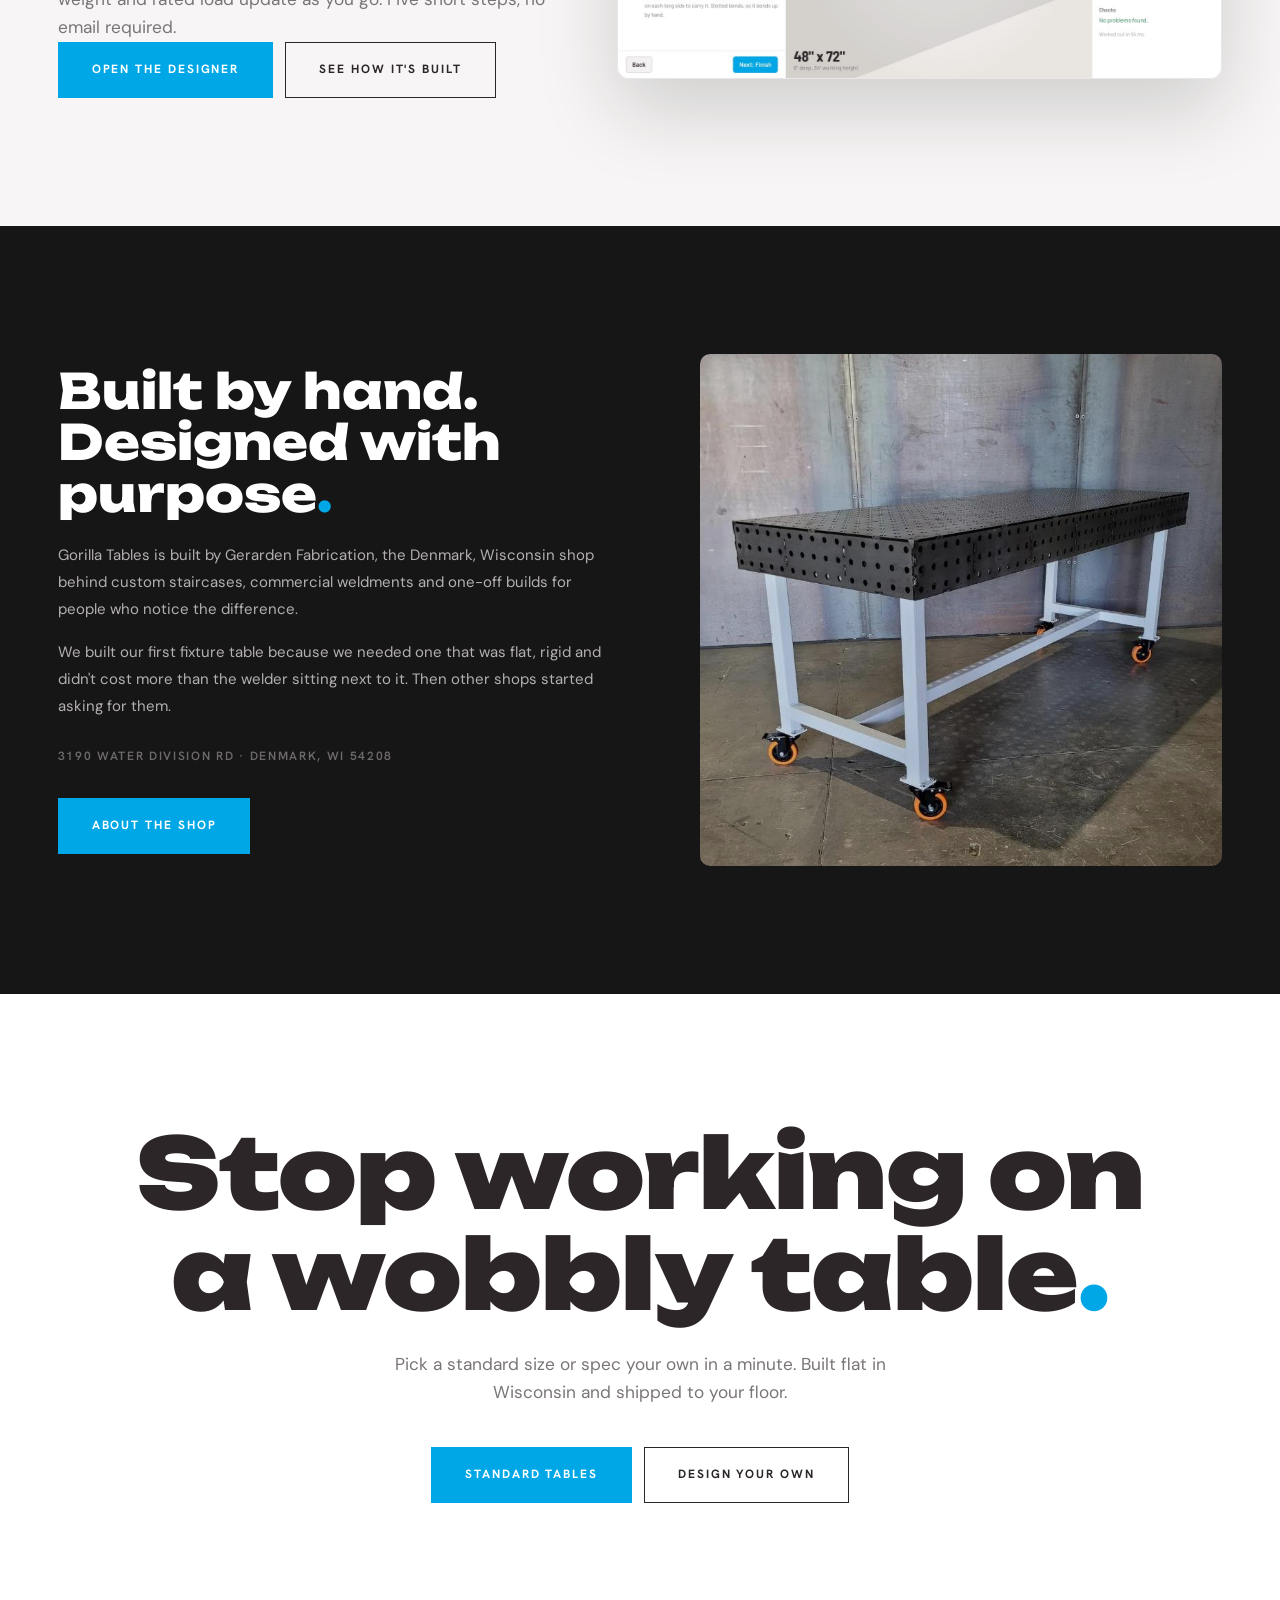
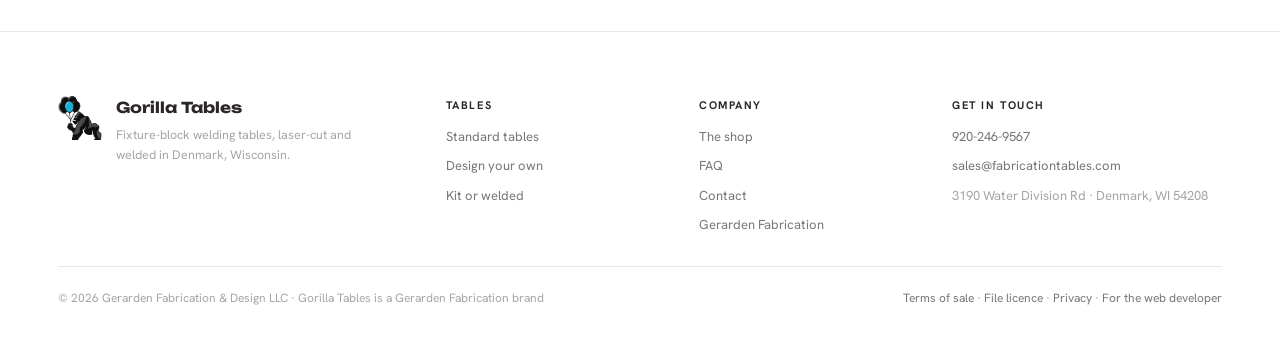
==== commit 692c23e6: "The site as pages: home, standard tables (webtool), design, kit or welded, shop, FAQ, contact, legal" ====
--- a/index.html
+++ b/index.html
@@ -4,11 +4,12 @@
 <meta charset="utf-8">
 <meta name="viewport" content="width=device-width, initial-scale=1">
 <title>Gorilla Tables — Welding tables built for the bold</title>
-<meta name="description" content="Fixture-block welding tables laser-cut and welded in Denmark, Wisconsin. Design yours in 60 seconds: live price, 3D preview, kit or fully welded.">
+<meta name="description" content="Fixture-block welding tables laser-cut and welded in Denmark, Wisconsin. Eleven standard sizes or design your own: live price, 3D preview, kit or fully welded.">
+<link rel="canonical" href="https://safetydav3.github.io/gorilla-tables-site/">
 <link rel="icon" href="assets/img/gorilla.png">
 <meta property="og:site_name" content="Gorilla Tables">
 <meta property="og:title" content="Gorilla Tables — Welding tables built for the bold">
-<meta property="og:description" content="Fixture-block welding tables laser-cut and welded in Wisconsin. Design yours with a live price and 3D preview.">
+<meta property="og:description" content="Fixture-block welding tables laser-cut and welded in Denmark, Wisconsin. Eleven standard sizes or design your own: live price, 3D preview, kit or fully welded.">
 <meta property="og:type" content="website">
 <meta property="og:url" content="https://safetydav3.github.io/gorilla-tables-site/">
 <meta property="og:image" content="https://safetydav3.github.io/gorilla-tables-site/assets/img/og.jpg?v=2">
@@ -27,35 +28,20 @@
 <link rel="preload" as="image" href="assets/img/hero-table.jpg">
 </head>
 <body class="gft-home">
-
 <header class="gft gft-hdr gft-hdr-over" id="gft-hdr">
   <a class="gft-hdr-logo" href="./">
     <img src="assets/img/gorilla.png" alt="Gorilla Tables" width="60" height="60">
     <span class="gft-hdr-type"><span class="gft-hdr-l1">GORILLA</span><span class="gft-hdr-l2">Tables</span></span>
   </a>
-  <nav class="gft-hdr-nav"><ul>
-    <li><a href="#details">The details</a></li>
-    <li><a href="#ways">Kit or welded</a></li>
-    <li><a href="#configurator">Build yours</a></li>
-    <li><a href="#designer">The designer</a></li>
-    <li><a href="#shop">The shop</a></li>
-    <li><a href="#faq">FAQ</a></li>
-  </ul></nav>
+  <nav class="gft-hdr-nav" aria-label="Main"><ul><li><a href="tables/">Standard tables</a></li><li><a href="design/">Design your own</a></li><li><a href="how/">Kit or welded</a></li><li><a href="shop/">The shop</a></li><li><a href="faq/">FAQ</a></li><li><a href="contact/">Contact</a></li></ul></nav>
   <div class="gft-hdr-right">
     <a class="gft-hdr-tel" href="tel:9202469567">920-246-9567</a>
-    <a class="gft-btn gft-hdr-cta" href="#configurator">Build your table</a>
+    <a class="gft-btn gft-hdr-cta" href="design/">Build your table</a>
     <button class="gft-hdr-burger" id="gft-hdr-burger" aria-label="Menu" aria-expanded="false"><span></span><span></span></button>
   </div>
   <div class="gft-hdr-mobile" id="gft-hdr-mobile">
-    <ul>
-      <li><a href="#details">The details</a></li>
-      <li><a href="#ways">Kit or welded</a></li>
-      <li><a href="#configurator">Build yours</a></li>
-      <li><a href="#designer">The designer</a></li>
-      <li><a href="#shop">The shop</a></li>
-      <li><a href="#faq">FAQ</a></li>
-    </ul>
-    <div class="gft-hdr-mobile-foot"><a class="gft-btn" href="#configurator">Build your table</a><a class="gft-hdr-tel" href="tel:9202469567">920-246-9567</a></div>
+    <ul><li><a href="tables/">Standard tables</a></li><li><a href="design/">Design your own</a></li><li><a href="how/">Kit or welded</a></li><li><a href="shop/">The shop</a></li><li><a href="faq/">FAQ</a></li><li><a href="contact/">Contact</a></li></ul>
+    <div class="gft-hdr-mobile-foot"><a class="gft-btn" href="design/">Build your table</a><a class="gft-hdr-tel" href="tel:9202469567">920-246-9567</a></div>
   </div>
 </header>
 
@@ -67,7 +53,7 @@
     <div class="gft-hero-content">
       <h1>Welding tables built for the bold<span class="gft-cy">.</span></h1>
       <p class="gft-lede">Fixture-block tables laser-cut and welded in Denmark, Wisconsin. Dead flat, endlessly clampable, and priced like you actually plan to buy one.</p>
-      <div class="gft-hero-ctas"><a class="gft-btn" href="#configurator">Build your table</a><a class="gft-btn gft-ghost" href="#details">Why it's better</a></div>
+      <div class="gft-hero-ctas"><a class="gft-btn" href="tables/">See the standard tables</a><a class="gft-btn gft-ghost" href="design/">Design your own</a></div>
     </div>
     <button class="gft-dot" data-f="0" data-fx=".815" data-fy=".295" aria-label="Feature 1"><span></span></button>
     <button class="gft-dot" data-f="1" data-fx=".615" data-fy=".395" aria-label="Feature 2"><span></span></button>
@@ -84,7 +70,7 @@
       </div>
     </aside>
     <div class="gft-hero-meta">
-      <span>From <b id="gft-from-price">$1,500</b></span><span><b>Any size</b> to 5' x 10'</span><span>Files, kit or fully welded</span><span>1/4", 3/8" &amp; 1/2" plate tops</span><span>Ships nationwide</span>
+      <span>Kits from <b>$1,199</b></span><span>Welded from <b>$1,599</b></span><span><b>Any size</b> to 5' x 10'</span><span>1/4", 3/8" &amp; 1/2" plate tops</span><span>Ships nationwide</span>
     </div>
   </div>
 
@@ -102,6 +88,16 @@
     </div>
   </section>
 
+  <section class="gft gft-sizes" id="sizes">
+    <div class="gft-sizes-head gft-reveal">
+      <div><h2 class="gft-sec-title">Eleven standard sizes<span class="gft-cy">.</span></h2>
+      <p class="gft-lede">Each one priced as a kit you weld or a table we weld. 1/4" top, 6" deep, bolt-on legs and locking casters; add a thicker top or a tool pan on the tables page.</p></div>
+      <a class="gft-btn gft-ghost" href="tables/">All the tables</a>
+    </div>
+    <div class="gft-size-cards gft-reveal"><a class="gft-size-card" href="tables/#t30x40"><b>30×40</b><span>kit $1,199 · welded $1,599</span></a><a class="gft-size-card gft-pop" href="tables/#t36x48"><span class="gft-tag">Popular</span><b>36×48</b><span>kit $1,299 · welded $1,699</span></a><a class="gft-size-card" href="tables/#t30x60"><b>30×60</b><span>kit $1,399 · welded $1,799</span></a><a class="gft-size-card" href="tables/#t48x48"><b>48×48</b><span>kit $1,749 · welded $2,199</span></a><a class="gft-size-card" href="tables/#t30x80"><b>30×80</b><span>kit $1,799 · welded $2,399</span></a><a class="gft-size-card gft-pop" href="tables/#t36x72"><span class="gft-tag">Popular</span><b>36×72</b><span>kit $1,899 · welded $2,499</span></a><a class="gft-size-card" href="tables/#t36x96"><b>36×96</b><span>kit $2,399 · welded $3,199</span></a><a class="gft-size-card gft-pop" href="tables/#t48x72"><span class="gft-tag">Popular</span><b>48×72</b><span>kit $2,399 · welded $3,199</span></a><a class="gft-size-card" href="tables/#t60x60"><b>60×60</b><span>kit $2,449 · welded $3,299</span></a><a class="gft-size-card gft-pop" href="tables/#t48x96"><span class="gft-tag">Popular</span><b>48×96</b><span>kit $3,599 · welded $4,699</span></a><a class="gft-size-card" href="tables/#t60x120"><b>60×120</b><span>kit $5,299 · welded $6,499</span></a></div>
+    <p class="gft-sizes-foot gft-reveal">Need another size? <a href="design/">Design your own</a>, any size up to 60" x 120", priced as you go.</p>
+  </section>
+
   <section class="gft gft-ways" id="ways">
     <div class="gft-ways-head gft-reveal">
       <h2 class="gft-sec-title">Three ways to get one<span class="gft-cy">.</span></h2>
@@ -109,128 +105,35 @@
     </div>
     <div class="gft-way-grid gft-three">
       <div class="gft-way gft-reveal">
-        <div class="gft-ph"><img src="assets/img/table-ribs.jpg" loading="lazy" alt="Laser files for a fixture table"><span class="gft-price">From <b id="gft-from-files">$59</b></span></div>
+        <div class="gft-ph"><img src="assets/img/table-ribs.jpg" loading="lazy" alt="Laser files for a fixture table"><span class="gft-price">From <b>$59</b></span></div>
         <div class="gft-way-body"><h3>Files only</h3><p>Laser-ready DXF files for every part of the table you designed, with the drawing and the assembly guide. Cut it on your own laser, or have a local shop cut it.</p>
-          <ul><li>Any size, your hole system</li><li>Order number etched in the top</li><li>Download minutes after checkout</li></ul>
-          <a class="gft-btn gft-on-dark" href="#configurator" data-preset="files">Price the files</a></div>
+          <ul><li>Any size, your hole system</li><li>Drawing and step-by-step guide included</li><li>Download after your order is approved</li></ul>
+          <a class="gft-btn gft-on-dark" href="design/?tier=files">Price the files</a></div>
       </div>
       <div class="gft-way gft-reveal">
-        <div class="gft-ph"><img src="assets/img/table-raw.jpg" loading="lazy" alt="Table kit"><span class="gft-price">From <b id="gft-from-parts">$1,500</b></span></div>
+        <div class="gft-ph"><img src="assets/img/table-raw.jpg" loading="lazy" alt="Table kit"><span class="gft-price">From <b>$1,199</b></span></div>
         <div class="gft-way-body"><h3>The kit</h3><p>Every part laser-cut, tabbed and slotted so the structure self-fixtures square. You weld it out in an afternoon and know your table inside and out.</p>
           <ul><li>CNC laser-cut parts, deburred, with hardware</li><li>Ships flat-pack for lower freight</li><li>The best first weldment you'll ever make</li></ul>
-          <a class="gft-btn gft-on-dark" href="#configurator" data-preset="parts">Price a kit</a></div>
+          <a class="gft-btn gft-on-dark" href="design/?tier=parts">Price a kit</a></div>
       </div>
       <div class="gft-way gft-reveal">
-        <div class="gft-ph"><img src="assets/img/table-powder.jpg" loading="lazy" alt="Fully welded table"><span class="gft-price">From <b id="gft-from-built">$1,800</b></span></div>
+        <div class="gft-ph"><img src="assets/img/table-powder.jpg" loading="lazy" alt="Fully welded table"><span class="gft-price">From <b>$1,599</b></span></div>
         <div class="gft-way-body"><h3>Fully welded</h3><p>Our fabricators build it, weld it and check it flat before it leaves the shop. Uncrate it, lock the casters, strike an arc.</p>
           <ul><li>Welded and inspected in Denmark, WI</li><li>Arrives ready to work, zero assembly</li><li>Powder-coated legs in any RAL colour</li></ul>
-          <a class="gft-btn gft-on-dark" href="#configurator" data-preset="built">Price a welded table</a></div>
+          <a class="gft-btn gft-on-dark" href="design/?tier=built">Price a welded table</a></div>
       </div>
     </div>
+    <p class="gft-ways-more gft-reveal"><a href="how/">How the three compare, and how a kit goes together →</a></p>
   </section>
 
-  <section class="gft gft-config" id="configurator">
-    <div class="gft-reveal">
-      <h2 class="gft-sec-title">Build yours<span class="gft-cy">.</span></h2>
-      <p class="gft-lede gft-config-sub">Pick a size, pick a build, add what you need. Live pricing from the same engine that cuts the table, no email required.</p>
-    </div>
-    <div class="gft-config-wrap">
-      <div class="gft-steps">
-        <div class="gft-step">
-          <div class="gft-step-head"><h4>Size</h4><span class="gft-hint">Width × length, inches</span></div>
-          <div class="gft-step-body">
-            <div class="gft-size-grid" id="gft-size-grid"></div>
-            <div class="gft-size-custom"><label>Or any size</label><input id="gft-w" type="number" min="12" max="60" step="1" value="48" aria-label="Width"> <span>×</span> <input id="gft-l" type="number" min="12" max="120" step="1" value="72" aria-label="Length"> <span>inches, up to 60 × 120</span></div>
-          </div>
-        </div>
-        <div class="gft-step">
-          <div class="gft-step-head"><h4>Construction</h4></div>
-          <div class="gft-step-body"><div class="gft-opt-row gft-three">
-            <button type="button" class="gft-opt-btn" data-tier="files"><span class="gft-t">Files only <span class="gft-pr" id="gft-pr-files"></span></span><span class="gft-d">Laser-ready files. You cut it, you weld it.</span></button>
-            <button type="button" class="gft-opt-btn" data-tier="parts"><span class="gft-t">The kit <span class="gft-pr" id="gft-pr-parts"></span></span><span class="gft-d">Laser-cut flat-pack. You assemble and weld.</span></button>
-            <button type="button" class="gft-opt-btn gft-sel" data-tier="built"><span class="gft-t">Fully welded <span class="gft-pr" id="gft-pr-built"></span></span><span class="gft-d">Built in our shop. Arrives ready to work.</span></button>
-          </div></div>
-        </div>
-        <div class="gft-step">
-          <div class="gft-step-head"><h4>Top plate</h4></div>
-          <div class="gft-step-body"><div class="gft-opt-row gft-three">
-            <button type="button" class="gft-opt-btn gft-sel" data-top="0.25"><span class="gft-t">1/4" plate <span class="gft-pr">Included</span></span><span class="gft-d">The standard. Flat and plenty for most fab work.</span></button>
-            <button type="button" class="gft-opt-btn" data-top="0.375"><span class="gft-t">3/8" plate <span class="gft-pr" id="gft-pr-t38"></span></span><span class="gft-d">50% thicker, for heavy weldments and decades of abuse.</span></button>
-            <button type="button" class="gft-opt-btn" data-top="0.5"><span class="gft-t">1/2" plate <span class="gft-pr" id="gft-pr-t50"></span></span><span class="gft-d">The heaviest we cut. For presses, hammers and big frames.</span></button>
-          </div></div>
-        </div>
-        <div class="gft-step">
-          <div class="gft-step-head"><h4>Legs and feet</h4></div>
-          <div class="gft-step-body">
-            <div class="gft-opt-row" style="margin-bottom:10px">
-              <button type="button" class="gft-opt-btn gft-sel" data-legs="bolt"><span class="gft-t">Bolt-on legs</span><span class="gft-d">Four legs bolted to the leg plates.</span></button>
-              <button type="button" class="gft-opt-btn" data-legs="hframe"><span class="gft-t">Welded H-frame</span><span class="gft-d">End rails and a stringer, welded.</span></button>
-              <button type="button" class="gft-opt-btn" data-legs="kd"><span class="gft-t">Knock-down H-frame</span><span class="gft-d">Bolted rails, ships flat.</span></button>
-              <button type="button" class="gft-opt-btn" data-legs="none"><span class="gft-t">Top only <span class="gft-pr" id="gft-pr-nolegs"></span></span><span class="gft-d">Running your own base? We credit the legs.</span></button>
-            </div>
-            <div class="gft-opt-row gft-three" id="gft-feet-row">
-              <button type="button" class="gft-opt-btn gft-sel" data-feet="caster"><span class="gft-t">Casters</span><span class="gft-d">4" locking casters, orange wheels.</span></button>
-              <button type="button" class="gft-opt-btn" data-feet="levcaster"><span class="gft-t">Leveling casters</span><span class="gft-d">Roll it, then plant it.</span></button>
-              <button type="button" class="gft-opt-btn" data-feet="leveler"><span class="gft-t">Leveling feet</span><span class="gft-d">Fixed, with threaded levelers.</span></button>
-            </div>
-          </div>
-        </div>
-        <div class="gft-step">
-          <div class="gft-step-head"><h4>Finish</h4></div>
-          <div class="gft-step-body"><div class="gft-opt-row gft-three">
-            <button type="button" class="gft-opt-btn gft-sel" data-finish="raw"><span class="gft-t">Raw steel <span class="gft-pr">Included</span></span><span class="gft-d">Honest, weldable, ships fastest.</span></button>
-            <button type="button" class="gft-opt-btn" data-finish="black"><span class="gft-t">Black legs <span class="gft-pr" id="gft-pr-black"></span></span><span class="gft-d">Powder-coated legs and stand, jet black.</span></button>
-            <button type="button" class="gft-opt-btn" data-finish="custom"><span class="gft-t">Your colour <span class="gft-pr" id="gft-pr-custom"></span></span><span class="gft-d">Any RAL colour on the legs, powder-coated.</span></button>
-          </div></div>
-        </div>
-        <div class="gft-step">
-          <div class="gft-step-head"><h4>Options</h4></div>
-          <div class="gft-step-body">
-            <label class="gft-addon"><input type="checkbox" id="gft-opt-pan"><span class="gft-box"></span><span><span class="gft-lbl">Tool pan</span><span class="gft-sub">A lower shelf of 3/16" plate with bent-up lips, between the legs</span></span><span class="gft-price" id="gft-pr-pan"></span></label>
-            <label class="gft-addon"><input type="checkbox" id="gft-opt-metric"><span class="gft-box"></span><span><span class="gft-lbl">16 mm holes on 50 mm</span><span class="gft-sub">Metric fixture tooling instead of 5/8" on 2"</span></span><span class="gft-price">Included</span></label>
-          </div>
-        </div>
+  <section class="gft gft-designer-teaser" id="designer">
+    <div class="gft-teaser-grid">
+      <div class="gft-reveal">
+        <h2 class="gft-sec-title">Or design exactly the table you want<span class="gft-cy">.</span></h2>
+        <p class="gft-lede">Any size to 5' x 10'. Pick the top, the hole system, the ribs, the legs and the finish, spin it in 3D, and watch the price, weight and rated load update as you go. Five short steps, no email required.</p>
+        <div class="gft-hero-ctas"><a class="gft-btn" href="design/">Open the designer</a><a class="gft-btn gft-ghost" href="how/#assembly">See how it's built</a></div>
       </div>
-      <aside class="gft-summary">
-        <span class="gft-u-label">Your build</span>
-        <div class="gft-sum-title" id="gft-sum-title">48 × 72 welded</div>
-        <div class="gft-sum-sub" id="gft-sum-sub"></div>
-        <div class="gft-sum-lines" id="gft-sum-lines"></div>
-        <div class="gft-sum-total"><span class="gft-lbl">Total</span><span class="gft-amt" id="gft-sum-total">—</span></div>
-        <div class="gft-sum-persq" id="gft-sum-persq"></div>
-        <div class="gft-sum-ctas">
-          <a class="gft-btn gft-on-dark" id="gft-btn-design" href="#designer">Fine-tune in the designer</a>
-          <button type="button" class="gft-btn gft-ghost-dark" id="gft-btn-cart">Add to cart</button>
-          <button type="button" class="gft-btn gft-ghost-dark" id="gft-btn-quote">Request a quote</button>
-        </div>
-        <div class="gft-sum-rated"><span>Rated load</span><b id="gft-sum-rated">—</b></div>
-        <div class="gft-sum-rated" style="margin-top:0;padding-top:8px;border:0"><span>Steel</span><b id="gft-sum-weight">—</b></div>
-        <p class="gft-sum-note">Freight quoted at checkout. The designer below opens this exact table with a 3D preview and every detail to fine-tune. Questions first? Call <a href="tel:9202469567">920-246-9567</a> and talk to someone who has actually built one.</p>
-      </aside>
-    </div>
-  </section>
-
-  <section class="gft gft-designer" id="designer">
-    <div class="gft-designer-head gft-reveal">
-      <div>
-        <h2 class="gft-sec-title">The table designer<span class="gft-cy">.</span></h2>
-        <p class="gft-lede">Every table we sell starts here. Spin it in 3D, change anything down to the rib spacing, and watch the price, weight and rated load update as you go. It's the same tool our shop builds from.</p>
-      </div>
-      <a class="gft-btn gft-ghost" href="design/" id="gft-designer-full">Full screen</a>
-    </div>
-    <div class="gft-designer-frame" id="gft-designer-frame">
-      <iframe id="gft-designer" src="design/app.html?embed=1" title="Gorilla Tables designer" loading="lazy" allow="fullscreen"></iframe>
-    </div>
-    <div class="gft-designer-bar">
-      <span>Seven short steps: size, top plate, frame and ribs, legs and stand, finish, etch, then order.</span>
-      <span>Save your design and come back to it any time.</span>
-      <a href="design/">Open full screen &rarr;</a>
-    </div>
-    <div class="gft-designer-feats gft-reveal">
-      <div><b>Live 3D preview</b><p>Top, frame, legs and casters, drawn as you change them. Plan and front views too.</p></div>
-      <div><b>Live price and rated load</b><p>Files, kit and welded, priced from the real cut list. The load rating is worked out from your plate and ribs.</p></div>
-      <div><b>Any size, any hole system</b><p>Up to 5' x 10'. 5/8" on 2", 16 mm on 50 mm or 28 mm on 100 mm.</p></div>
-      <div><b>Step-by-step assembly plan</b><p>An exploded picture for every step, with the U-bolt and plate method that keeps the top flat.</p></div>
+      <a class="gft-teaser-shot gft-reveal" href="design/" aria-label="Open the designer"><img src="assets/img/designer.jpg" loading="lazy" alt="The Gorilla Tables designer: a 3D table with live price and rated load"></a>
     </div>
   </section>
 
@@ -241,39 +144,33 @@
         <p>Gorilla Tables is built by Gerarden Fabrication, the Denmark, Wisconsin shop behind custom staircases, commercial weldments and one-off builds for people who notice the difference.</p>
         <p>We built our first fixture table because we needed one that was flat, rigid and didn't cost more than the welder sitting next to it. Then other shops started asking for them.</p>
         <p class="gft-addr">3190 Water Division Rd · Denmark, WI 54208</p>
-        <a class="gft-btn gft-on-dark" href="https://gerardenfabrication.com">Visit Gerarden Fabrication</a>
+        <a class="gft-btn gft-on-dark" href="shop/">About the shop</a>
       </div>
       <div class="gft-story-img gft-reveal"><img src="assets/img/table-powder.jpg" loading="lazy" alt="A powder-coated Gorilla table in the Gerarden Fabrication shop"></div>
     </div>
   </section>
 
-  <section class="gft gft-faq" id="faq">
-    <div class="gft-faq-wrap">
-      <div class="gft-reveal"><h2 class="gft-sec-title">Good questions<span class="gft-cy">.</span></h2><p class="gft-lede">Can't find yours? Call the shop at 920-246-9567.</p></div>
-      <div class="gft-reveal">
-        <div class="gft-faq-item"><button type="button" class="gft-faq-q">How hard is the kit to assemble?</button><div class="gft-faq-a"><p>If you can run a bead, you can build it. Parts are laser-cut with interlocking tabs and slots that self-fixture the structure square, and every table ships with a step-by-step assembly guide with a picture for each step. Most customers have a table standing in an afternoon, and you'll trust a table you welded yourself.</p></div></div>
-        <div class="gft-faq-item"><button type="button" class="gft-faq-q">What's the lead time?</button><div class="gft-faq-a"><p>Files download minutes after checkout. Kits typically cut and ship within 5 to 7 business days. Welded tables run 2 to 3 weeks depending on finish and queue. Powder-coated builds add a few days. You get a tracking number the day it leaves Denmark.</p></div></div>
-        <div class="gft-faq-item"><button type="button" class="gft-faq-q">How does shipping work for something this heavy?</button><div class="gft-faq-a"><p>Tables ship LTL freight on a skid, nationwide. If you don't have a forklift or dock, add liftgate delivery at checkout and the driver brings it down to the ground for you.</p></div></div>
-        <div class="gft-faq-item"><button type="button" class="gft-faq-q">1/4", 3/8" or 1/2" top, which should I get?</button><div class="gft-faq-a"><p>1/4" is flat, rigid and right for most fab and hobby work. Go 3/8" if you regularly hammer, press or build heavy weldments on your table, or you just want the extra mass in reserve. 1/2" is for the biggest frames and the hardest use. The designer shows the rated load for each.</p></div></div>
-        <div class="gft-faq-item"><button type="button" class="gft-faq-q">Do you build custom sizes?</button><div class="gft-faq-a"><p>Yes, that's the whole point. Type any size up to 60" x 120" into the designer and it prices it on the spot, with the same ribs, tabs and hole grid as the standard sizes. Need something bigger? Request a quote and we'll build it in sections that bolt together.</p></div></div>
-        <div class="gft-faq-item"><button type="button" class="gft-faq-q">What do I get with the files?</button><div class="gft-faq-a"><p>A laser-ready DXF for every part, sorted by plate thickness, plus the customer drawing and the assembly guide. They're for cutting your own table; reselling the files or parts cut from them isn't allowed.</p></div></div>
-      </div>
-    </div>
-  </section>
-
   <section class="gft gft-final">
     <div class="gft-ghost2 gft-reveal">Stop working on<br>a wobbly table<span class="gft-cy">.</span></div>
-    <p class="gft-lede gft-reveal">Spec yours in 60 seconds. Built flat in Wisconsin and shipped to your floor.</p>
-    <a class="gft-btn gft-reveal" href="#configurator">Build your table</a>
+    <p class="gft-lede gft-reveal">Pick a standard size or spec your own in a minute. Built flat in Wisconsin and shipped to your floor.</p>
+    <div class="gft-hero-ctas gft-center gft-reveal"><a class="gft-btn" href="tables/">Standard tables</a><a class="gft-btn gft-ghost" href="design/">Design your own</a></div>
   </section>
 </main>
-
 <footer class="gft gft-footer">
-  <div class="gft-footer-logo"><img src="assets/img/gorilla.png" alt="" width="30" height="30"><span>© 2026 Gerarden Fabrication &amp; Design LLC · Gorilla Tables is a Gerarden Fabrication brand</span></div>
-  <div class="gft-footer-cols"><a href="tel:9202469567">920-246-9567</a><a href="https://gerardenfabrication.com">gerardenfabrication.com</a><span>Denmark, WI</span><a href="design/">The designer</a><a href="webdev/">For the web developer</a></div>
+  <div class="gft-footer-top">
+    <div class="gft-footer-brand">
+      <img src="assets/img/gorilla.png" alt="" width="44" height="44">
+      <div><b>Gorilla Tables</b><span>Fixture-block welding tables, laser-cut and welded in Denmark, Wisconsin.</span></div>
+    </div>
+    <div class="gft-footer-col"><b>Tables</b><a href="tables/">Standard tables</a><a href="design/">Design your own</a><a href="how/">Kit or welded</a></div>
+    <div class="gft-footer-col"><b>Company</b><a href="shop/">The shop</a><a href="faq/">FAQ</a><a href="contact/">Contact</a><a href="https://gerardenfabrication.com">Gerarden Fabrication</a></div>
+    <div class="gft-footer-col"><b>Get in touch</b><a href="tel:9202469567">920-246-9567</a><a href="mailto:sales@fabricationtables.com">sales@fabricationtables.com</a><span>3190 Water Division Rd · Denmark, WI 54208</span></div>
+  </div>
+  <div class="gft-footer-bottom">
+    <span>© 2026 Gerarden Fabrication &amp; Design LLC · Gorilla Tables is a Gerarden Fabrication brand</span>
+    <span><a href="legal/terms.html">Terms of sale</a> · <a href="legal/files.html">File licence</a> · <a href="legal/privacy.html">Privacy</a> · <a href="webdev/">For the web developer</a></span>
+  </div>
 </footer>
-
-<script src="assets/js/engine.js" defer></script>
 <script src="assets/js/site.js" defer></script>
 </body>
 </html>
--- a/assets/css/site.css
+++ b/assets/css/site.css
@@ -487,3 +487,135 @@
 .gft-doc th{font-family:var(--ui);font-size:11px;letter-spacing:.14em;text-transform:uppercase;color:var(--gray-2)}
 .gft-doc .gft-note{border-left:3px solid var(--cyan);background:var(--paper);padding:12px 16px;border-radius:0 8px 8px 0;margin:14px 0}
 .gft-doc a{color:var(--cyan-ink);text-decoration:underline}
+
+/* =====================================================
+   PAGES (the site as pages, Nov 2026)
+   ===================================================== */
+.gft-page-head{background:var(--paper);padding:clamp(44px,5vw,72px) var(--pad) clamp(36px,4vw,56px);border-bottom:1px solid var(--line)}
+.gft-page-head h1{font-weight:800;font-size:clamp(34px,5vw,64px);letter-spacing:-.01em;margin-bottom:14px}
+.gft-page-head h1 .gft-cy{color:var(--cyan)}
+.gft-page-head .gft-lede{max-width:64ch}
+.gft-page-head .gft-lede a{color:var(--cyan-ink);font-weight:600}
+.gft-draft{display:inline-block;margin-top:18px;font-family:var(--ui);font-size:11.5px;font-weight:700;letter-spacing:.12em;text-transform:uppercase;color:#8a4b00;background:#fff3e0;border:1px solid #f5d2a3;border-radius:6px;padding:8px 12px}
+.gft-hero-ctas.gft-center{justify-content:center}
+.gft-final-slim{padding-top:clamp(50px,6vw,80px)}
+.gft-final-slim .gft-lede{margin-bottom:28px}
+.gft-final-slim .gft-lede a{color:var(--cyan-ink);font-weight:600}
+
+/* standard sizes teaser (home) */
+.gft-sizes{background:var(--white)}
+.gft-sizes-head{display:flex;flex-wrap:wrap;align-items:flex-end;justify-content:space-between;gap:20px;margin-bottom:clamp(24px,3vw,40px)}
+.gft-size-cards{display:grid;grid-template-columns:repeat(4,1fr);gap:12px}
+.gft-size-card{position:relative;display:block;background:var(--paper);border:1px solid var(--line);border-radius:10px;padding:22px 20px 18px;transition:border-color .2s,transform .2s,box-shadow .2s}
+.gft-size-card:hover{border-color:var(--cyan);transform:translateY(-2px);box-shadow:0 12px 30px rgba(30,25,20,.08)}
+.gft-size-card b{display:block;font-family:var(--display);font-weight:800;font-size:clamp(22px,2.2vw,30px);color:var(--ink);margin-bottom:6px}
+.gft-size-card span{font-family:var(--ui);font-size:12.5px;color:var(--gray)}
+.gft-size-card.gft-pop{background:#fff}
+.gft-tag{position:absolute;top:-9px;left:16px;font-family:var(--ui);font-size:10px;font-weight:700;letter-spacing:.14em;text-transform:uppercase;color:#fff;background:var(--ink);border-radius:999px;padding:4px 9px}
+.gft-sizes-foot{margin-top:22px;font-size:15px}
+.gft-sizes-foot a,.gft-ways-more a{color:var(--cyan-ink);font-weight:600}
+.gft-ways-more{margin-top:26px;font-family:var(--ui);font-size:14px}
+@media(max-width:1100px){.gft-size-cards{grid-template-columns:repeat(3,1fr)}}
+@media(max-width:700px){.gft-size-cards{grid-template-columns:1fr 1fr}}
+
+/* designer teaser (home) */
+.gft-designer-teaser{background:var(--paper)}
+.gft-teaser-grid{display:grid;grid-template-columns:.9fr 1.1fr;gap:clamp(30px,5vw,72px);align-items:center}
+.gft-teaser-shot{display:block;border-radius:12px;overflow:hidden;box-shadow:0 30px 80px rgba(30,25,20,.18);border:1px solid var(--line)}
+.gft-teaser-shot img{width:100%;height:auto}
+@media(max-width:900px){.gft-teaser-grid{grid-template-columns:1fr}}
+
+/* embedded designer on the tables page */
+.gft-embed{padding-top:clamp(28px,3vw,44px);padding-bottom:clamp(28px,3vw,44px);background:var(--paper)}
+.gft-designer-frame.gft-tall{height:min(960px,calc(100vh - 150px));min-height:640px}
+
+/* price list and comparison tables */
+.gft-table{width:100%;border-collapse:collapse;font-size:15px;color:var(--ink);background:#fff;border:1px solid var(--line);border-radius:10px;overflow:hidden}
+.gft-table th{font-family:var(--ui);font-size:11px;font-weight:700;letter-spacing:.14em;text-transform:uppercase;color:var(--gray-2);text-align:left;padding:14px 16px;border-bottom:1px solid var(--line);background:var(--paper)}
+.gft-table td{padding:14px 16px;border-bottom:1px solid var(--line);vertical-align:top;color:#4A4446}
+.gft-table td b{color:var(--ink);font-family:var(--display);font-weight:700;font-size:15px}
+.gft-table tr:last-child td{border-bottom:0}
+.gft-table tr.gft-pop td{background:#fbfdff}
+.gft-table td .gft-tag{position:static;margin-left:8px;background:var(--cyan)}
+.gft-table td a{color:var(--cyan-ink);font-weight:600}
+.gft-table td:first-child{white-space:nowrap}
+.gft-pricelist .gft-lede{margin-bottom:28px;max-width:70ch}
+.gft-adders{display:grid;grid-template-columns:repeat(3,1fr);gap:12px;margin-top:22px}
+.gft-adders div{background:var(--paper);border:1px solid var(--line);border-radius:8px;padding:16px 18px;display:flex;flex-direction:column;gap:4px}
+.gft-adders b{font-family:var(--display);font-weight:600;font-size:14px;color:var(--ink)}
+.gft-adders span{font-size:13.5px}
+.gft-adders a{color:var(--cyan-ink);font-weight:600}
+@media(max-width:900px){.gft-adders{grid-template-columns:1fr 1fr}.gft-table{display:block;overflow-x:auto;font-size:14px}}
+@media(max-width:560px){.gft-adders{grid-template-columns:1fr}}
+.gft-compare{padding-bottom:clamp(40px,5vw,70px)}
+.gft-compare .gft-table td:first-child{font-family:var(--ui);font-weight:600;color:var(--gray-2);font-size:12px;letter-spacing:.08em;text-transform:uppercase}
+
+/* how a kit goes together */
+.gft-how{background:var(--paper)}
+.gft-how .gft-lede{margin-bottom:clamp(28px,3vw,44px)}
+.gft-steps{display:grid;grid-template-columns:repeat(2,1fr);gap:12px;counter-reset:step}
+.gft-steps li{list-style:none;background:#fff;border:1px solid var(--line);border-radius:10px;padding:22px 24px 22px 70px;position:relative;counter-increment:step}
+.gft-steps li::before{content:counter(step);position:absolute;left:22px;top:20px;width:32px;height:32px;border-radius:50%;background:var(--cyan);color:#fff;font-family:var(--ui);font-weight:700;font-size:14px;display:grid;place-items:center}
+.gft-steps b{display:block;font-family:var(--display);font-weight:600;font-size:15px;color:var(--ink);margin-bottom:6px}
+.gft-steps span{font-size:14px;line-height:1.6}
+.gft-how-foot{margin-top:22px;font-size:15px}
+.gft-how-foot a{color:var(--cyan-ink);font-weight:600}
+@media(max-width:860px){.gft-steps{grid-template-columns:1fr}}
+
+/* shop facts */
+.gft-shop-facts .gft-cards{grid-template-columns:repeat(4,1fr)}
+.gft-shop-facts .gft-card.gft-card-text{min-height:0}
+@media(max-width:1100px){.gft-shop-facts .gft-cards{grid-template-columns:1fr 1fr}}
+@media(max-width:620px){.gft-shop-facts .gft-cards{grid-template-columns:1fr}}
+
+/* FAQ page */
+.gft-faq-page .gft-faq-list{max-width:900px}
+
+/* contact */
+.gft-contact-grid{display:grid;grid-template-columns:.8fr 1.2fr;gap:clamp(28px,4vw,64px);align-items:start}
+.gft-contact-card{background:var(--paper);border:1px solid var(--line);border-radius:10px;padding:22px 24px;margin-bottom:12px;display:flex;flex-direction:column;gap:4px}
+.gft-contact-card b{font-family:var(--ui);font-size:11px;font-weight:700;letter-spacing:.14em;text-transform:uppercase;color:var(--gray-2);margin-bottom:4px}
+.gft-contact-card .gft-big{font-family:var(--display);font-weight:700;font-size:clamp(17px,1.6vw,22px);color:var(--ink);word-break:break-word}
+.gft-contact-card a.gft-big:hover{color:var(--cyan-ink)}
+.gft-contact-card a:not(.gft-big){color:var(--cyan-ink);font-weight:600;font-size:14px}
+.gft-contact-card span{font-size:14px}
+.gft-form{background:#fff;border:1px solid var(--line);border-radius:12px;padding:clamp(22px,3vw,36px);display:grid;grid-template-columns:1fr 1fr;gap:16px}
+.gft-form h2{grid-column:1/-1;font-size:clamp(22px,2.4vw,30px);margin-bottom:4px}
+.gft-form label{display:flex;flex-direction:column;gap:6px;font-family:var(--ui);font-size:12px;font-weight:600;letter-spacing:.08em;text-transform:uppercase;color:var(--gray)}
+.gft-form label.gft-wide,.gft-form .gft-btn,.gft-form .gft-form-note{grid-column:1/-1}
+.gft-form input,.gft-form textarea{font:15px/1.4 var(--body);color:var(--ink);background:var(--paper);border:1px solid var(--line);border-radius:8px;padding:12px 14px;text-transform:none;letter-spacing:0}
+.gft-form input:focus,.gft-form textarea:focus{outline:2px solid var(--cyan);outline-offset:0;border-color:var(--cyan)}
+.gft-form .gft-btn{justify-self:start}
+.gft-form-note{font-size:13px;color:var(--gray-2);margin:0}
+@media(max-width:900px){.gft-contact-grid{grid-template-columns:1fr}}
+@media(max-width:600px){.gft-form{grid-template-columns:1fr}}
+
+/* legal and other prose pages */
+.gft-prose{max-width:820px;margin:0 auto;color:#4A4446;font-size:16px;line-height:1.75}
+.gft-prose h2{font-size:clamp(18px,2vw,24px);margin:34px 0 10px;color:var(--ink)}
+.gft-prose h2:first-child{margin-top:0}
+.gft-prose p{margin:0 0 14px}
+.gft-prose ul{padding-left:22px;margin:0 0 14px}
+.gft-prose li{list-style:disc;margin:6px 0}
+.gft-prose a{color:var(--cyan-ink);font-weight:600}
+.gft-prose-foot{margin-top:36px;font-family:var(--ui);font-size:13px;color:var(--gray-2)}
+
+/* footer, the fuller one */
+.gft-footer{display:block;padding:clamp(40px,5vw,64px) var(--pad) 32px}
+.gft-footer-top{display:grid;grid-template-columns:1.6fr 1fr 1fr 1.2fr;gap:28px;padding-bottom:30px;border-bottom:1px solid var(--line)}
+.gft-footer-brand{display:flex;gap:14px;align-items:flex-start}
+.gft-footer-brand img{width:44px;height:44px}
+.gft-footer-brand b{display:block;font-family:var(--display);font-weight:700;font-size:15px;color:var(--ink);margin-bottom:4px}
+.gft-footer-brand span{display:block;max-width:34ch;line-height:1.6}
+.gft-footer-col{display:flex;flex-direction:column;gap:8px;font-size:13px}
+.gft-footer-col b{font-family:var(--ui);font-size:11px;font-weight:700;letter-spacing:.14em;text-transform:uppercase;color:var(--ink);margin-bottom:4px}
+.gft-footer-col a{color:var(--gray)}
+.gft-footer-col a:hover{color:var(--cyan)}
+.gft-footer-bottom{display:flex;flex-wrap:wrap;justify-content:space-between;gap:10px 24px;padding-top:22px;font-size:12px}
+.gft-footer-bottom a{color:var(--gray)}
+@media(max-width:900px){.gft-footer-top{grid-template-columns:1fr 1fr}}
+@media(max-width:560px){.gft-footer-top{grid-template-columns:1fr}}
+
+/* the design page: header, designer, footer */
+body.gft-design-page{display:flex;flex-direction:column;min-height:100vh}
+body.gft-design-page main{padding-top:0}
